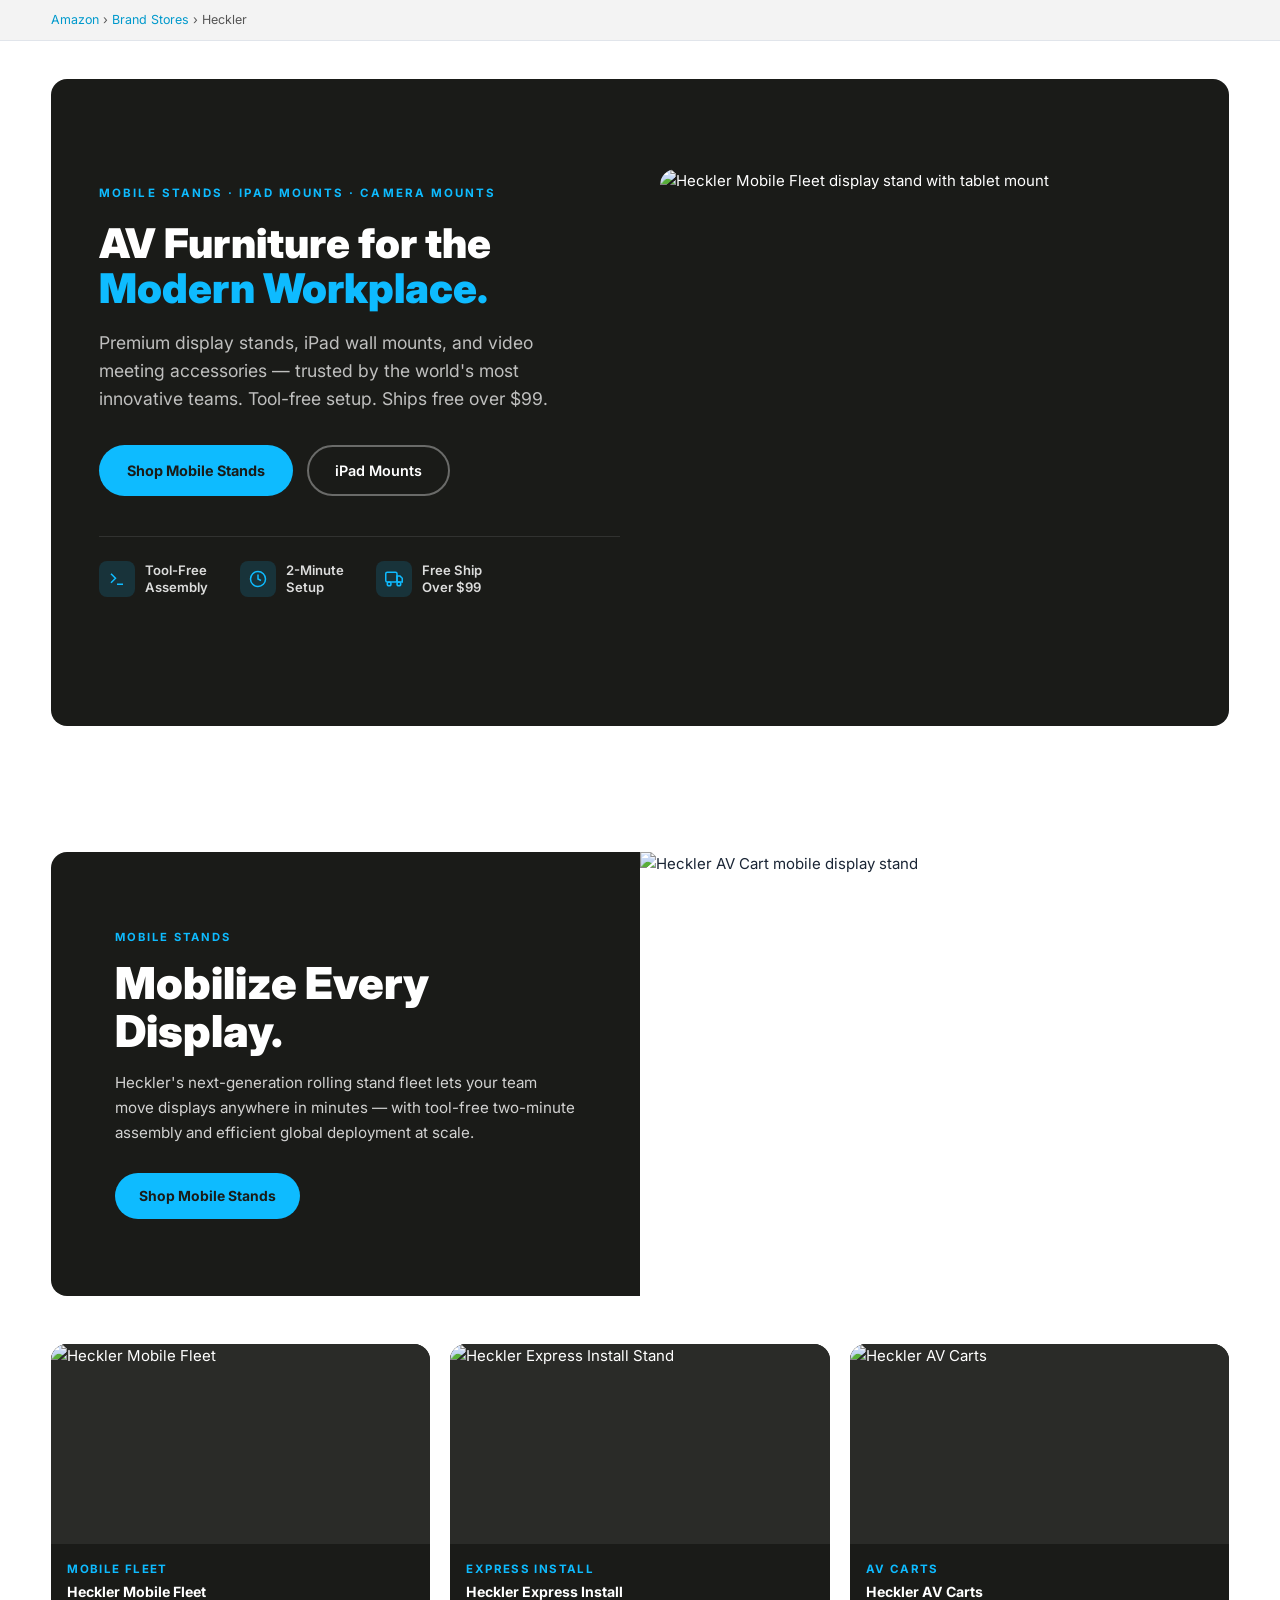
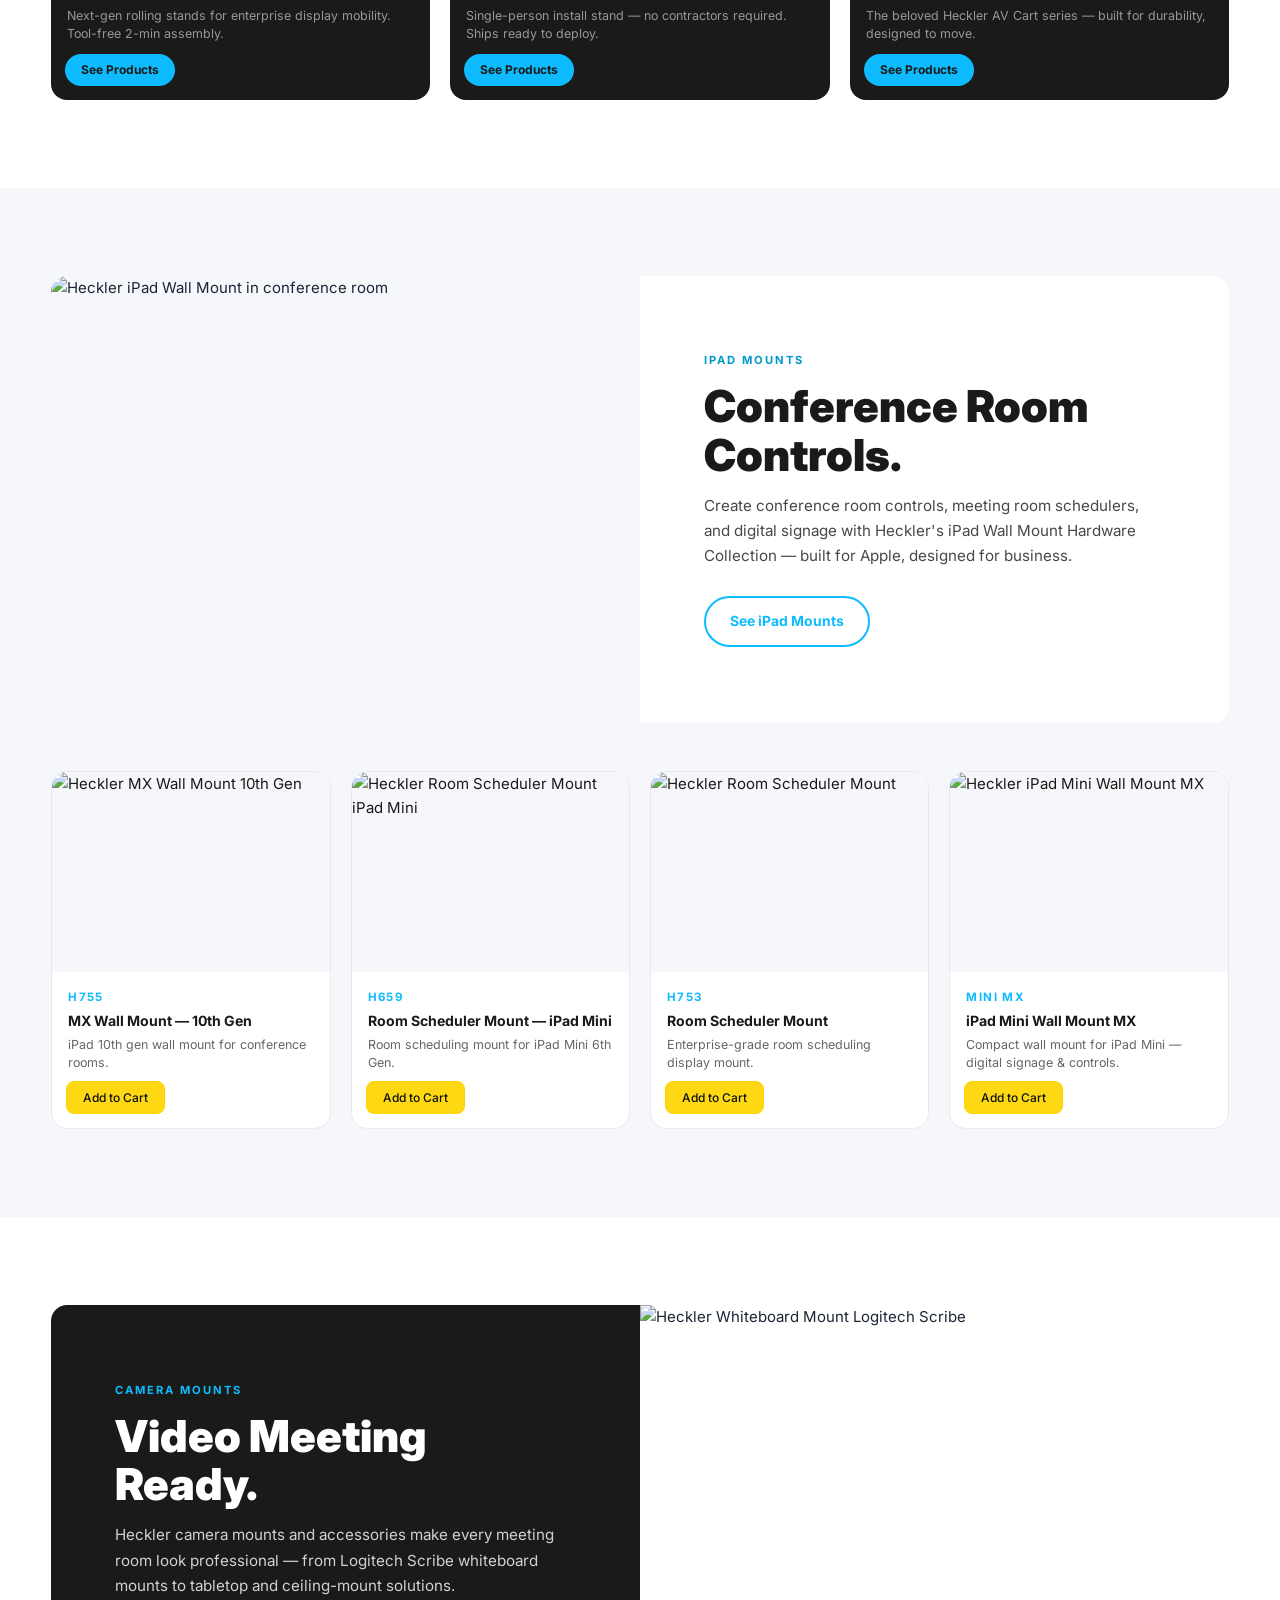
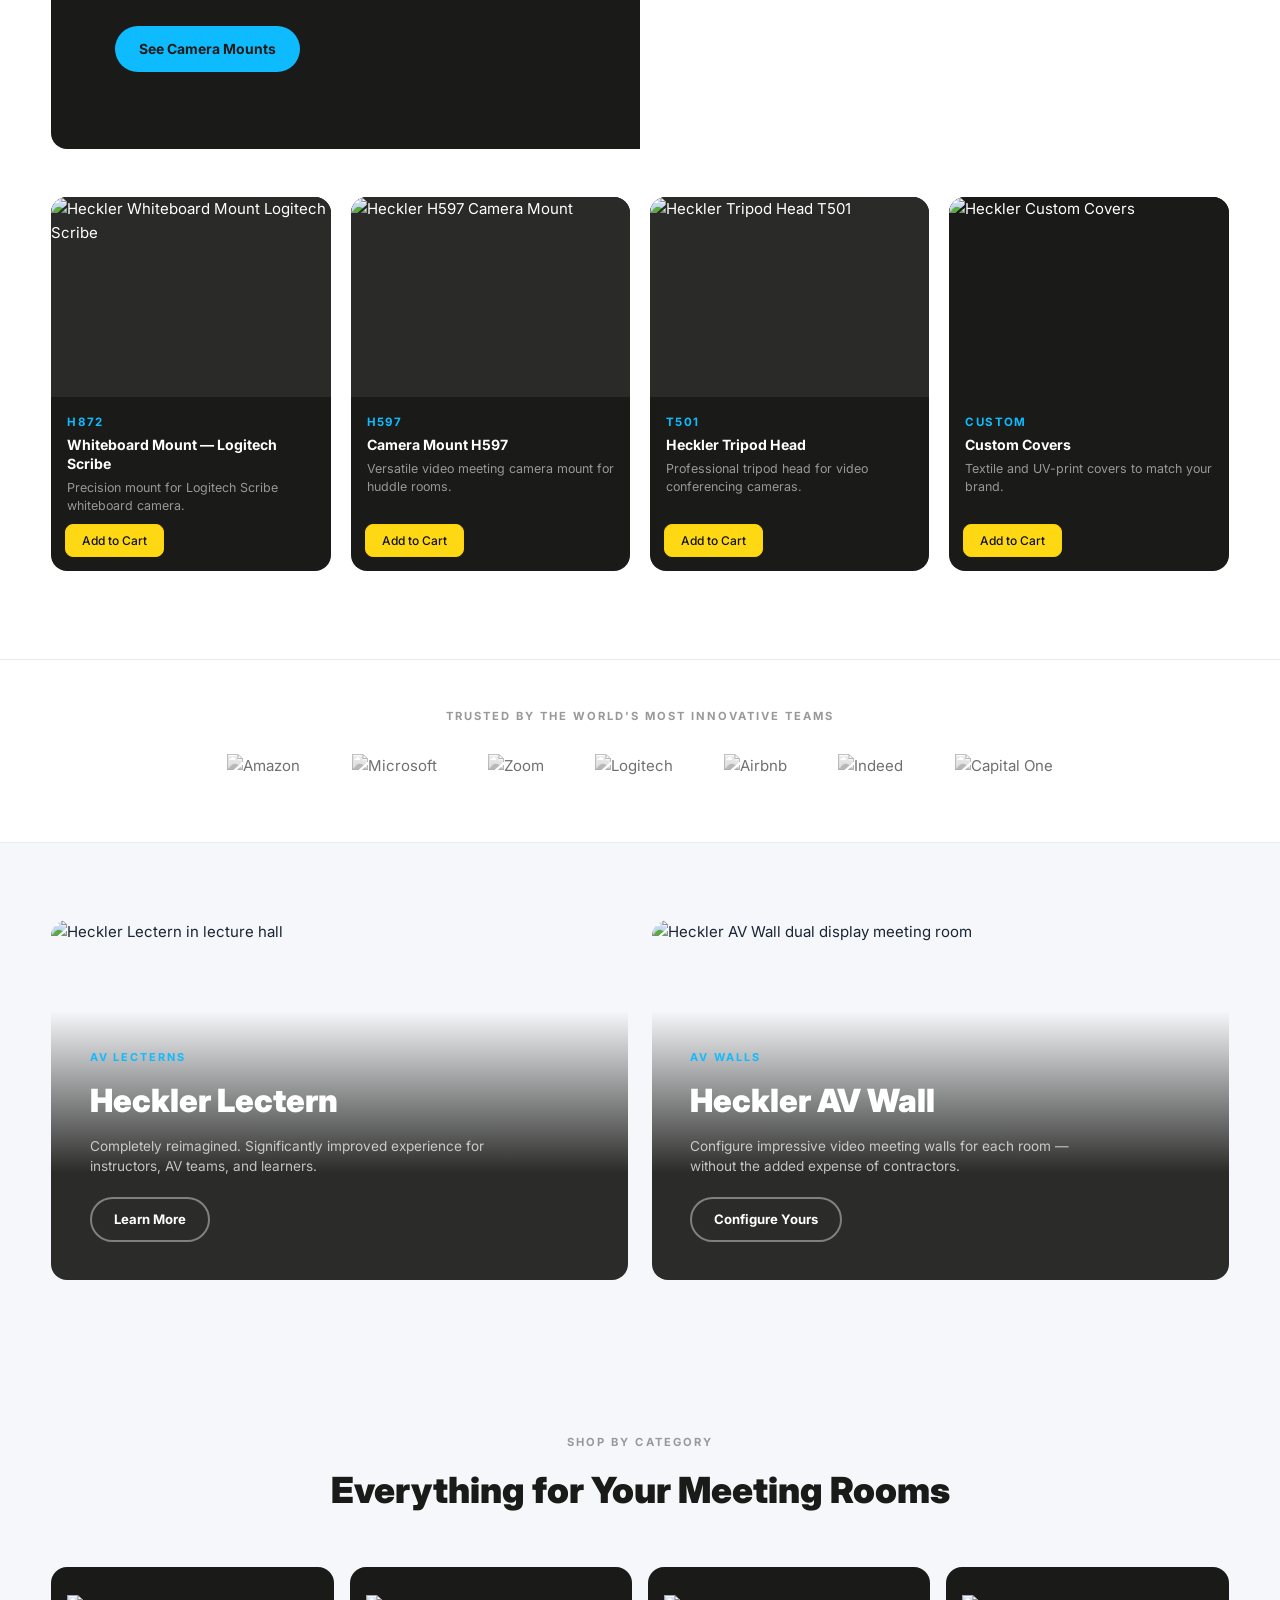
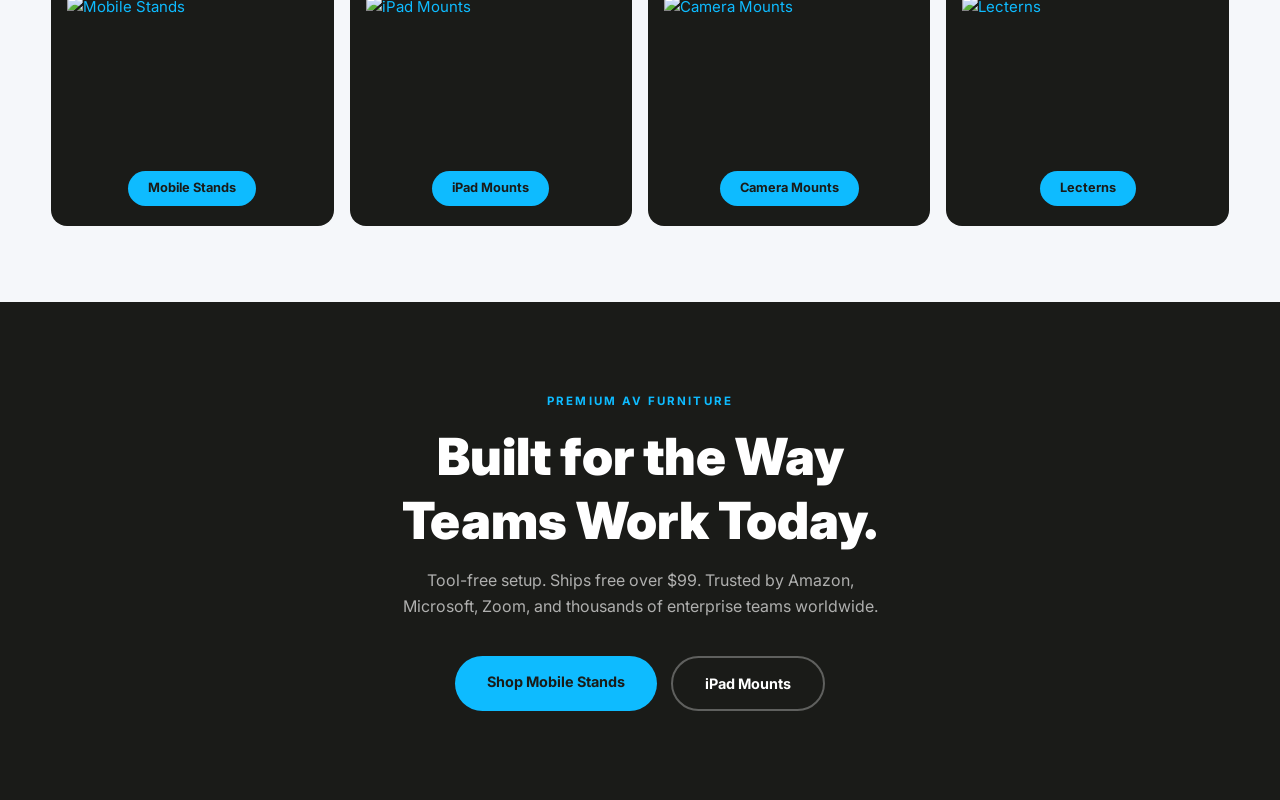
==== index.html @ 9ffcd622 "Fix hero max-width to match tiles; fix light tile panel white so it's visible against any section bg" ====
<!DOCTYPE html>
<html lang="en">
<head>
  <meta charset="UTF-8">
  <meta name="viewport" content="width=device-width, initial-scale=1.0">
  <title>Heckler | Amazon Brand Store — AV Furniture &amp; Display Stands</title>
  <link rel="stylesheet" href="styles_v2.css">
  <style>
    /* ── Heckler-specific homepage overrides ── */

    /* Hero wrapper — white bg + padding, matches all sections below */
    .heckler-hero-wrap {
      background: #fff;
      padding: clamp(24px, 3vw, 40px) clamp(20px, 4vw, 60px);
    }
    /* Hero */
    .heckler-hero {
      background: #1A1B18;
      color: #fff;
      padding: clamp(48px, 7vw, 96px) 0 clamp(48px, 6vw, 80px);
      overflow: hidden;
      position: relative;
      border-radius: 16px;
      max-width: 1200px;
      margin: 0 auto;
    }
    .heckler-hero-inner {
      max-width: 1200px;
      margin: 0 auto;
      padding: 0 clamp(20px, 4vw, 48px);
      display: grid;
      grid-template-columns: 1fr 1fr;
      gap: 40px;
      align-items: center;
    }
    .heckler-hero-eyebrow {
      display: inline-block;
      font-size: 0.72rem;
      font-weight: 700;
      letter-spacing: 0.18em;
      text-transform: uppercase;
      color: #0EBBFF;
      margin-bottom: 18px;
    }
    .heckler-hero h1 {
      font-size: clamp(28px, 3.2vw, 44px);
      font-weight: 900;
      line-height: 1.1;
      margin: 0 0 18px;
      color: #fff;
    }
    .heckler-hero h1 span { color: #0EBBFF; }
    .heckler-hero-sub {
      font-size: clamp(0.95rem, 1.5vw, 1.1rem);
      color: rgba(255,255,255,0.72);
      margin: 0 0 32px;
      max-width: 480px;
      line-height: 1.6;
    }
    .heckler-hero-actions { display: flex; gap: 14px; flex-wrap: wrap; margin-bottom: 40px; }
    .heckler-hero-actions .btn-primary {
      background: #0EBBFF;
      color: #1A1B18;
      border-radius: 999px;
      padding: 14px 28px;
      font-weight: 700;
      font-size: 0.9rem;
      text-decoration: none;
      transition: opacity .2s;
    }
    .heckler-hero-actions .btn-primary:hover { opacity: .85; }
    .heckler-hero-actions .btn-outline {
      border: 2px solid rgba(255,255,255,0.35);
      color: #fff;
      border-radius: 999px;
      padding: 12px 26px;
      font-weight: 600;
      font-size: 0.9rem;
      text-decoration: none;
      transition: border-color .2s;
    }
    .heckler-hero-actions .btn-outline:hover { border-color: #0EBBFF; }

    /* Feature icon row */
    .heckler-feat-row {
      display: flex;
      gap: 32px;
      flex-wrap: wrap;
      padding: 24px 0 40px;
      border-top: 1px solid rgba(255,255,255,0.1);
    }
    .heckler-feat-item { display: flex; align-items: center; gap: 10px; }
    .heckler-feat-icon {
      width: 36px; height: 36px;
      background: rgba(14,187,255,0.15);
      border-radius: 8px;
      display: flex; align-items: center; justify-content: center;
    }
    .heckler-feat-icon svg { width: 18px; height: 18px; stroke: #0EBBFF; fill: none; stroke-width: 2; }
    .heckler-feat-text { font-size: 0.82rem; font-weight: 600; color: rgba(255,255,255,0.85); line-height: 1.3; }

    /* Hero image */
    .heckler-hero-visual {
      height: clamp(320px, 38vw, 480px);
      overflow: hidden;
      border-radius: 16px;
    }
    .heckler-hero-visual img {
      width: 100%;
      height: 100%;
      object-fit: cover;
      display: block;
    }

    /* ── Category split tiles ── */
    .cat-tile-block {
      display: grid;
      grid-template-columns: 1fr 1fr;
      max-width: 1200px;
      margin: 0 auto clamp(32px, 4vw, 48px);
      border-radius: 16px;
      overflow: hidden;
    }
    .cat-tile-block--flip .ct-copy { order: 2; }
    .cat-tile-block--flip .ct-visual { order: 1; }
    .ct-copy {
      padding: clamp(40px, 6vw, 80px) clamp(24px, 5vw, 72px);
      display: flex;
      flex-direction: column;
      justify-content: center;
    }
    .ct-copy--dark { background: #1A1B18; color: #fff; }
    .ct-copy--light { background: #fff; color: #1A1B18; }
    .ct-eyebrow {
      font-size: 0.7rem;
      font-weight: 700;
      letter-spacing: 0.18em;
      text-transform: uppercase;
      color: #0EBBFF;
      margin-bottom: 12px;
    }
    .ct-copy--light .ct-eyebrow { color: #0099CC; }
    .ct-copy h2 {
      font-size: clamp(28px, 3.5vw, 44px);
      font-weight: 900;
      line-height: 1.1;
      margin: 0 0 14px;
    }
    .ct-copy p {
      font-size: 0.95rem;
      line-height: 1.65;
      margin: 0 0 28px;
      opacity: .8;
    }
    .ct-cta {
      display: inline-flex;
      align-items: center;
      gap: 8px;
      background: #0EBBFF;
      color: #1A1B18;
      border-radius: 999px;
      padding: 12px 24px;
      font-size: 0.87rem;
      font-weight: 700;
      text-decoration: none;
      width: fit-content;
      transition: opacity .2s;
    }
    .ct-cta:hover { opacity: .85; }
    .ct-cta--outline {
      background: transparent;
      border: 2px solid #0EBBFF;
      color: #0EBBFF;
    }
    .ct-cta--outline:hover { background: rgba(14,187,255,0.1); opacity: 1; }
    .ct-visual {
      overflow: hidden;
      position: relative;
      min-height: 380px;
    }
    .ct-visual img {
      width: 100%;
      height: 100%;
      object-fit: cover;
    }

    /* ── Product row ── */
    .hk-product-strip {
      background: transparent;
      padding: 0;
    }
    .hk-product-strip--dark { background: transparent; }
    .hk-product-grid {
      max-width: 1200px;
      margin: 0 auto;
      display: grid;
      gap: 20px;
    }
    .hk-product-grid--3 { grid-template-columns: repeat(3, 1fr); }
    .hk-product-grid--4 { grid-template-columns: repeat(4, 1fr); }

    .hk-card {
      border-radius: 16px;
      overflow: hidden;
      background: #fff;
      border: 1px solid #e8eaed;
      text-decoration: none;
      color: #1A1B18;
      display: flex;
      flex-direction: column;
      transition: box-shadow .2s, transform .2s;
      position: relative;
    }
    .hk-card:hover { box-shadow: 0 8px 32px rgba(0,0,0,0.12); transform: translateY(-2px); }
    .hk-card--dark {
      background: #1A1B18;
      color: #fff;
      border: none;
    }
    .hk-card-img {
      height: 200px;
      background: #f5f7fa;
      position: relative;
      overflow: hidden;
    }
    .hk-card--dark .hk-card-img { background: #2a2b28; }
    .hk-card-img img {
      position: absolute;
      inset: 0;
      width: 100%;
      height: 100%;
      object-fit: cover;
      display: block;
    }
    .hk-card-body { padding: 16px 16px 56px; flex: 1; display: flex; flex-direction: column; }
    .hk-card-model { font-size: 0.72rem; font-weight: 700; letter-spacing: 0.12em; text-transform: uppercase; color: #0EBBFF; margin-bottom: 4px; }
    .hk-card-name { font-size: 0.88rem; font-weight: 700; line-height: 1.35; margin-bottom: 6px; }
    .hk-card-desc { font-size: 0.78rem; color: #666; line-height: 1.45; flex: 1; }
    .hk-card--dark .hk-card-desc { color: rgba(255,255,255,0.55); }
    .hk-card-buy {
      position: absolute;
      bottom: 14px;
      left: 14px;
      background: #FFD814;
      color: #0F1111;
      border: 1px solid #FCD200;
      border-radius: 8px;
      padding: 6px 16px;
      font-size: 0.75rem;
      font-weight: 500;
    }
    .hk-card-nav {
      position: absolute;
      bottom: 14px;
      left: 14px;
      background: #0EBBFF;
      color: #1A1B18;
      border-radius: 999px;
      padding: 6px 16px;
      font-size: 0.75rem;
      font-weight: 700;
    }

    /* ── Trusted by strip ── */
    .hk-trusted {
      background: #fff;
      padding: 48px clamp(20px, 4vw, 60px);
      text-align: center;
      border-top: 1px solid #e8eaed;
      border-bottom: 1px solid #e8eaed;
    }
    .hk-trusted-label {
      font-size: 0.7rem;
      font-weight: 700;
      letter-spacing: 0.18em;
      text-transform: uppercase;
      color: #999;
      margin-bottom: 28px;
    }
    .hk-trusted-logos {
      display: flex;
      align-items: center;
      justify-content: center;
      gap: clamp(24px, 4vw, 56px);
      flex-wrap: wrap;
    }
    .hk-trusted-logos img {
      height: 40px;
      width: auto;
      object-fit: contain;
      opacity: .65;
      filter: grayscale(100%);
      transition: opacity .2s;
    }
    .hk-trusted-logos img:hover { opacity: .9; }

    /* ── Knowledge page teasers (dark 2-col tiles) ── */
    .hk-knowledge-row {
      display: grid;
      grid-template-columns: 1fr 1fr;
      gap: 24px;
      background: #f5f7fa;
      padding: clamp(48px, 6vw, 80px) clamp(20px, 4vw, 60px);
    }
    .hk-knowledge-tile {
      position: relative;
      min-height: 360px;
      overflow: hidden;
      display: flex;
      align-items: flex-end;
      border-radius: 16px;
    }
    .hk-knowledge-tile img {
      position: absolute;
      inset: 0;
      width: 100%;
      height: 100%;
      object-fit: cover;
    }
    .hk-knowledge-overlay {
      position: relative;
      z-index: 1;
      background: linear-gradient(to top, rgba(26,27,24,0.92) 40%, transparent);
      width: 100%;
      padding: clamp(24px, 3vw, 40px);
    }
    .hk-knowledge-label {
      font-size: 0.68rem;
      font-weight: 700;
      letter-spacing: 0.18em;
      text-transform: uppercase;
      color: #0EBBFF;
      margin-bottom: 8px;
    }
    .hk-knowledge-title { font-size: clamp(22px, 2.5vw, 32px); font-weight: 900; color: #fff; margin-bottom: 10px; }
    .hk-knowledge-desc { font-size: 0.85rem; color: rgba(255,255,255,0.7); line-height: 1.5; margin-bottom: 20px; max-width: 400px; }
    .hk-knowledge-cta {
      display: inline-flex;
      align-items: center;
      gap: 7px;
      border: 2px solid rgba(255,255,255,0.4);
      color: #fff;
      border-radius: 999px;
      padding: 10px 22px;
      font-size: 0.82rem;
      font-weight: 700;
      text-decoration: none;
      transition: border-color .2s;
    }
    .hk-knowledge-cta:hover { border-color: #0EBBFF; color: #0EBBFF; }

    /* ── 4-col category grid ── */
    .hk-cat-grid-section {
      background: #f5f7fa;
      padding: clamp(48px, 6vw, 80px) clamp(20px, 4vw, 60px);
    }
    .hk-section-label {
      font-size: 0.7rem;
      font-weight: 700;
      letter-spacing: 0.18em;
      text-transform: uppercase;
      color: #999;
      text-align: center;
      margin-bottom: 10px;
    }
    .hk-section-title {
      font-size: clamp(24px, 3vw, 36px);
      font-weight: 900;
      text-align: center;
      color: #1A1B18;
      margin-bottom: clamp(28px, 4vw, 48px);
    }
    .hk-cat-grid {
      max-width: 1200px;
      margin: 0 auto;
      display: grid;
      grid-template-columns: repeat(4, 1fr);
      gap: 16px;
    }
    .hk-cat-card {
      border-radius: 16px;
      background: #1A1B18;
      overflow: hidden;
      text-decoration: none;
      display: flex;
      flex-direction: column;
      align-items: center;
      padding: 28px 16px 20px;
      gap: 16px;
      transition: transform .2s;
      position: relative;
    }
    .hk-cat-card:hover { transform: scale(1.02); }
    .hk-cat-card img {
      width: 100%;
      height: 160px;
      object-fit: contain;
    }
    .hk-cat-pill {
      background: #0EBBFF;
      color: #1A1B18;
      border-radius: 999px;
      padding: 7px 20px;
      font-size: 0.8rem;
      font-weight: 700;
      text-align: center;
    }

    /* ── CTA footer section ── */
    .hk-cta-section {
      background: #1A1B18;
      padding: clamp(56px, 7vw, 96px) clamp(20px, 4vw, 60px);
      text-align: center;
    }
    .hk-cta-eyebrow {
      font-size: 0.72rem;
      font-weight: 700;
      letter-spacing: 0.18em;
      text-transform: uppercase;
      color: #0EBBFF;
      margin-bottom: 14px;
    }
    .hk-cta-section h2 {
      font-size: clamp(28px, 4vw, 52px);
      font-weight: 900;
      color: #fff;
      margin-bottom: 16px;
      max-width: 640px;
      margin-left: auto;
      margin-right: auto;
    }
    .hk-cta-section p {
      font-size: 1rem;
      color: rgba(255,255,255,0.65);
      max-width: 500px;
      margin: 0 auto 36px;
      line-height: 1.6;
    }
    .hk-cta-btns { display: flex; gap: 14px; justify-content: center; flex-wrap: wrap; }
    .hk-cta-btns a {
      border-radius: 999px;
      padding: 14px 32px;
      font-size: 0.9rem;
      font-weight: 700;
      text-decoration: none;
      transition: opacity .2s;
    }
    .hk-cta-btns .primary { background: #0EBBFF; color: #1A1B18; }
    .hk-cta-btns .outline { border: 2px solid rgba(255,255,255,0.3); color: #fff; }
    .hk-cta-btns a:hover { opacity: .85; }

    /* ── Category section wrappers — clear visual breaks ── */
    section#mobile-stands,
    section#ipad-mounts,
    section#camera-mounts {
      padding: clamp(56px, 7vw, 88px) clamp(20px, 4vw, 60px);
    }
    section#mobile-stands,
    section#camera-mounts { background: #fff; }
    section#ipad-mounts { background: #f5f7fa; }

    @media (max-width: 900px) {
      .heckler-hero-inner, .cat-tile-block, .hk-knowledge-row { grid-template-columns: 1fr; }
      .cat-tile-block--flip .ct-copy { order: 0; }
      .cat-tile-block--flip .ct-visual { order: 0; }
      .hk-product-grid--3, .hk-product-grid--4 { grid-template-columns: repeat(2, 1fr); }
      .hk-cat-grid { grid-template-columns: repeat(2, 1fr); }
      .heckler-hero-visual { display: none; }
    }
    @media (max-width: 560px) {
      .hk-product-grid--3, .hk-product-grid--4 { grid-template-columns: 1fr; }
      .hk-cat-grid { grid-template-columns: repeat(2, 1fr); }
    }
  </style>
</head>
<body>

  <div id="site-header"></div>

  <div class="brand-store-wrap">

  <!-- ═══ BREADCRUMB ═══ -->
  <div class="breadcrumb" style="padding:10px clamp(20px,4vw,60px); background:#f3f3f3; font-size:0.78rem; color:#555;">
    <a href="#" style="color:#0099CC;">Amazon</a> › <a href="#" style="color:#0099CC;">Brand Stores</a> › Heckler
  </div>

  <!-- ═══ HERO ═══ -->
  <div class="heckler-hero-wrap">
  <section class="heckler-hero">
    <div class="heckler-hero-inner">
      <div class="heckler-hero-copy">
        <span class="heckler-hero-eyebrow">Mobile Stands · iPad Mounts · Camera Mounts</span>
        <h1>AV Furniture for the <span>Modern Workplace.</span></h1>
        <p class="heckler-hero-sub">Premium display stands, iPad wall mounts, and video meeting accessories — trusted by the world's most innovative teams. Tool-free setup. Ships free over $99.</p>
        <div class="heckler-hero-actions">
          <a href="mobile-stands.html" class="btn-primary">Shop Mobile Stands</a>
          <a href="ipad-mounts.html" class="btn-outline">iPad Mounts</a>
        </div>
        <div class="heckler-feat-row">
          <div class="heckler-feat-item">
            <div class="heckler-feat-icon">
              <svg viewBox="0 0 24 24"><polyline points="4 17 10 11 4 5"/><line x1="12" y1="19" x2="20" y2="19"/></svg>
            </div>
            <span class="heckler-feat-text">Tool-Free<br>Assembly</span>
          </div>
          <div class="heckler-feat-item">
            <div class="heckler-feat-icon">
              <svg viewBox="0 0 24 24"><circle cx="12" cy="12" r="10"/><polyline points="12 6 12 12 16 14"/></svg>
            </div>
            <span class="heckler-feat-text">2-Minute<br>Setup</span>
          </div>
          <div class="heckler-feat-item">
            <div class="heckler-feat-icon">
              <svg viewBox="0 0 24 24"><rect x="1" y="3" width="15" height="13" rx="2"/><path d="M16 8h4l3 3v5h-7V8z"/><circle cx="5.5" cy="18.5" r="2.5"/><circle cx="18.5" cy="18.5" r="2.5"/></svg>
            </div>
            <span class="heckler-feat-text">Free Ship<br>Over $99</span>
          </div>
        </div>
      </div>
      <div class="heckler-hero-visual">
        <img src="https://heckler.com/cdn/shop/files/Heckler_mobile_fleet_render_2.jpg?v=1690997544&width=1200"
             alt="Heckler Mobile Fleet display stand with tablet mount">
      </div>
    </div>
  </section>
  </div>

  <!-- ═══ MOBILE STANDS — dark left / light right ═══ -->
  <section id="mobile-stands">
    <div class="cat-tile-block">
      <div class="ct-copy ct-copy--dark">
        <span class="ct-eyebrow">Mobile Stands</span>
        <h2>Mobilize Every<br>Display.</h2>
        <p>Heckler's next-generation rolling stand fleet lets your team move displays anywhere in minutes — with tool-free two-minute assembly and efficient global deployment at scale.</p>
        <a href="mobile-stands.html" class="ct-cta">Shop Mobile Stands</a>
      </div>
      <div class="ct-visual">
        <img src="https://heckler.com/cdn/shop/collections/av_cart_homepage-7.jpg?v=1729032484&width=1200"
             alt="Heckler AV Cart mobile display stand">
      </div>
    </div>
    <div class="hk-product-strip hk-product-strip--dark">
      <div class="hk-product-grid hk-product-grid--3">
        <a href="mobile-stands.html#mobile-fleet" class="hk-card hk-card--dark">
          <div class="hk-card-img">
            <img src="https://heckler.com/cdn/shop/files/Heckler_mobile_fleet_render_2.jpg?v=1738688010&width=535"
                 alt="Heckler Mobile Fleet">
          </div>
          <div class="hk-card-body">
            <div class="hk-card-model">Mobile Fleet</div>
            <div class="hk-card-name">Heckler Mobile Fleet</div>
            <div class="hk-card-desc">Next-gen rolling stands for enterprise display mobility. Tool-free 2-min assembly.</div>
          </div>
          <span class="hk-card-nav">See Products</span>
        </a>
        <a href="mobile-stands.html#express-install" class="hk-card hk-card--dark">
          <div class="hk-card-img">
            <img src="https://heckler.com/cdn/shop/files/003_19aa8599-cbe6-484d-9381-c4329a396fb2.jpg?v=1751039645&width=535"
                 alt="Heckler Express Install Stand">
          </div>
          <div class="hk-card-body">
            <div class="hk-card-model">Express Install</div>
            <div class="hk-card-name">Heckler Express Install</div>
            <div class="hk-card-desc">Single-person install stand — no contractors required. Ships ready to deploy.</div>
          </div>
          <span class="hk-card-nav">See Products</span>
        </a>
        <a href="mobile-stands.html#av-carts" class="hk-card hk-card--dark">
          <div class="hk-card-img">
            <img src="https://heckler.com/cdn/shop/products/Avcartprime2.jpg?v=1660770883&width=535"
                 alt="Heckler AV Carts">
          </div>
          <div class="hk-card-body">
            <div class="hk-card-model">AV Carts</div>
            <div class="hk-card-name">Heckler AV Carts</div>
            <div class="hk-card-desc">The beloved Heckler AV Cart series — built for durability, designed to move.</div>
          </div>
          <span class="hk-card-nav">See Products</span>
        </a>
      </div>
    </div>
  </section>

  <!-- ═══ IPAD MOUNTS — light left / dark right ═══ -->
  <section id="ipad-mounts">
    <div class="cat-tile-block cat-tile-block--flip">
      <div class="ct-copy ct-copy--light">
        <span class="ct-eyebrow">iPad Mounts</span>
        <h2>Conference Room<br>Controls.</h2>
        <p>Create conference room controls, meeting room schedulers, and digital signage with Heckler's iPad Wall Mount Hardware Collection — built for Apple, designed for business.</p>
        <a href="ipad-mounts.html" class="ct-cta ct-cta--outline">See iPad Mounts</a>
      </div>
      <div class="ct-visual">
        <img src="https://heckler.com/cdn/shop/files/H782herorender21x1.jpg?v=1770761479&width=1200"
             alt="Heckler iPad Wall Mount in conference room">
      </div>
    </div>
    <div class="hk-product-strip">
      <div class="hk-product-grid hk-product-grid--4">
        <a href="ipad-mounts.html#h755" class="hk-card">
          <div class="hk-card-img">
            <img src="https://heckler.com/cdn/shop/files/H755-BG.MXWallMount10thGen_1x1_2.jpg?v=1698442684&width=360"
                 alt="Heckler MX Wall Mount 10th Gen">
          </div>
          <div class="hk-card-body">
            <div class="hk-card-model">H755</div>
            <div class="hk-card-name">MX Wall Mount — 10th Gen</div>
            <div class="hk-card-desc">iPad 10th gen wall mount for conference rooms.</div>
          </div>
          <span class="hk-card-buy">Add to Cart</span>
        </a>
        <a href="ipad-mounts.html#h659" class="hk-card">
          <div class="hk-card-img">
            <img src="https://heckler.com/cdn/shop/files/H659-BG.RoomSchedulerMountiPadMini6thGen_1x1_7.jpg?v=1697035778&width=360"
                 alt="Heckler Room Scheduler Mount iPad Mini">
          </div>
          <div class="hk-card-body">
            <div class="hk-card-model">H659</div>
            <div class="hk-card-name">Room Scheduler Mount — iPad Mini</div>
            <div class="hk-card-desc">Room scheduling mount for iPad Mini 6th Gen.</div>
          </div>
          <span class="hk-card-buy">Add to Cart</span>
        </a>
        <a href="ipad-mounts.html#h753" class="hk-card">
          <div class="hk-card-img">
            <img src="https://heckler.com/cdn/shop/files/H753-BG.RoomScheduler_1x1_5_8b06cd36-2f75-44db-aa85-a6ea3e0234ba.jpg?v=1697665974&width=360"
                 alt="Heckler Room Scheduler Mount">
          </div>
          <div class="hk-card-body">
            <div class="hk-card-model">H753</div>
            <div class="hk-card-name">Room Scheduler Mount</div>
            <div class="hk-card-desc">Enterprise-grade room scheduling display mount.</div>
          </div>
          <span class="hk-card-buy">Add to Cart</span>
        </a>
        <a href="ipad-mounts.html" class="hk-card">
          <div class="hk-card-img">
            <img src="https://heckler.com/cdn/shop/products/11-18iPadminiwallmountMX.jpg?v=1722295764&width=360"
                 alt="Heckler iPad Mini Wall Mount MX">
          </div>
          <div class="hk-card-body">
            <div class="hk-card-model">Mini MX</div>
            <div class="hk-card-name">iPad Mini Wall Mount MX</div>
            <div class="hk-card-desc">Compact wall mount for iPad Mini — digital signage &amp; controls.</div>
          </div>
          <span class="hk-card-buy">Add to Cart</span>
        </a>
      </div>
    </div>
  </section>

  <!-- ═══ CAMERA MOUNTS — dark left / right ═══ -->
  <section id="camera-mounts">
    <div class="cat-tile-block">
      <div class="ct-copy ct-copy--dark">
        <span class="ct-eyebrow">Camera Mounts</span>
        <h2>Video Meeting<br>Ready.</h2>
        <p>Heckler camera mounts and accessories make every meeting room look professional — from Logitech Scribe whiteboard mounts to tabletop and ceiling-mount solutions.</p>
        <a href="camera-mounts.html" class="ct-cta">See Camera Mounts</a>
      </div>
      <div class="ct-visual">
        <img src="https://heckler.com/cdn/shop/files/H872-WT._Whiteboard_Mount_Logitech_Scribe_Header_Full_2x1_1.jpg?v=1692388521&width=1200"
             alt="Heckler Whiteboard Mount Logitech Scribe">
      </div>
    </div>
    <div class="hk-product-strip hk-product-strip--dark">
      <div class="hk-product-grid hk-product-grid--4">
        <a href="camera-mounts.html#h872" class="hk-card hk-card--dark">
          <div class="hk-card-img">
            <img src="https://heckler.com/cdn/shop/files/H872-WT.WhiteboardMountLogitechScribe_Header_1x1_1.jpg?v=1692388390&width=360"
                 alt="Heckler Whiteboard Mount Logitech Scribe">
          </div>
          <div class="hk-card-body">
            <div class="hk-card-model">H872</div>
            <div class="hk-card-name">Whiteboard Mount — Logitech Scribe</div>
            <div class="hk-card-desc">Precision mount for Logitech Scribe whiteboard camera.</div>
          </div>
          <span class="hk-card-buy">Add to Cart</span>
        </a>
        <a href="camera-mounts.html#h597" class="hk-card hk-card--dark">
          <div class="hk-card-img">
            <img src="https://heckler.com/cdn/shop/files/H59716.jpg?v=1769551513&width=360"
                 alt="Heckler H597 Camera Mount">
          </div>
          <div class="hk-card-body">
            <div class="hk-card-model">H597</div>
            <div class="hk-card-name">Camera Mount H597</div>
            <div class="hk-card-desc">Versatile video meeting camera mount for huddle rooms.</div>
          </div>
          <span class="hk-card-buy">Add to Cart</span>
        </a>
        <a href="camera-mounts.html#t501" class="hk-card hk-card--dark">
          <div class="hk-card-img">
            <img src="https://heckler.com/cdn/shop/files/T501.HecklerTripodHead_1x1_1.jpg?v=1697132213&width=360"
                 alt="Heckler Tripod Head T501">
          </div>
          <div class="hk-card-body">
            <div class="hk-card-model">T501</div>
            <div class="hk-card-name">Heckler Tripod Head</div>
            <div class="hk-card-desc">Professional tripod head for video conferencing cameras.</div>
          </div>
          <span class="hk-card-buy">Add to Cart</span>
        </a>
        <a href="camera-mounts.html" class="hk-card hk-card--dark">
          <div class="hk-card-img" style="background:#1A1B18;">
            <img src="https://heckler.com/cdn/shop/files/10-06_Textile_cover-2_square_349c2cf2-5e5e-4f80-9a8c-0301855db60e.png?v=1707238168&width=360"
                 alt="Heckler Custom Covers">
          </div>
          <div class="hk-card-body">
            <div class="hk-card-model">Custom</div>
            <div class="hk-card-name">Custom Covers</div>
            <div class="hk-card-desc">Textile and UV-print covers to match your brand.</div>
          </div>
          <span class="hk-card-buy">Add to Cart</span>
        </a>
      </div>
    </div>
  </section>

  <!-- ═══ TRUSTED BY ═══ -->
  <div class="hk-trusted">
    <div class="hk-trusted-label">Trusted by the World's Most Innovative Teams</div>
    <div class="hk-trusted-logos">
      <img src="https://heckler.com/cdn/shop/files/amazon_bw.png?v=1660596187&width=360" alt="Amazon">
      <img src="https://heckler.com/cdn/shop/files/microsoft_bw.png?v=1660596484&width=360" alt="Microsoft">
      <img src="https://heckler.com/cdn/shop/files/zoom_bw.png?v=1660596445&width=360" alt="Zoom">
      <img src="https://heckler.com/cdn/shop/files/logitech_color.png?v=1660592612&width=360" alt="Logitech">
      <img src="https://heckler.com/cdn/shop/files/airbnb_bw.png?v=1660596176&width=360" alt="Airbnb">
      <img src="https://heckler.com/cdn/shop/files/indeed_bw.png?v=1660596209&width=360" alt="Indeed">
      <img src="https://heckler.com/cdn/shop/files/capital_one_bw.png?v=1660596200&width=360" alt="Capital One">
    </div>
  </div>

  <!-- ═══ KNOWLEDGE PAGE TEASERS — Lecterns + Walls ═══ -->
  <div class="hk-knowledge-row">
    <div class="hk-knowledge-tile">
      <img src="https://heckler.com/cdn/shop/files/Lectern_Instructor_2x1_PS_sharp_corner_06b49634-c081-497b-b56c-217c15d6e074.jpg?v=1721083478&width=1200"
           alt="Heckler Lectern in lecture hall">
      <div class="hk-knowledge-overlay">
        <div class="hk-knowledge-label">AV Lecterns</div>
        <div class="hk-knowledge-title">Heckler Lectern</div>
        <div class="hk-knowledge-desc">Completely reimagined. Significantly improved experience for instructors, AV teams, and learners.</div>
        <a href="lecterns.html" class="hk-knowledge-cta">Learn More</a>
      </div>
    </div>
    <div class="hk-knowledge-tile">
      <img src="https://heckler.com/cdn/shop/files/AVWallDualdisplayheroonebluewithpeople_354d90f3-eb04-45a2-a828-478dff82d81e.jpg?v=1663175128&width=1200"
           alt="Heckler AV Wall dual display meeting room">
      <div class="hk-knowledge-overlay">
        <div class="hk-knowledge-label">AV Walls</div>
        <div class="hk-knowledge-title">Heckler AV Wall</div>
        <div class="hk-knowledge-desc">Configure impressive video meeting walls for each room — without the added expense of contractors.</div>
        <a href="walls.html" class="hk-knowledge-cta">Configure Yours</a>
      </div>
    </div>
  </div>

  <!-- ═══ 4-COL CATEGORY GRID ═══ -->
  <section class="hk-cat-grid-section">
    <div class="hk-section-label">Shop by Category</div>
    <div class="hk-section-title">Everything for Your Meeting Rooms</div>
    <div class="hk-cat-grid">
      <a href="mobile-stands.html" class="hk-cat-card">
        <img src="https://heckler.com/cdn/shop/collections/av_cart_homepage-7.jpg?v=1729032484&width=535"
             alt="Mobile Stands">
        <span class="hk-cat-pill">Mobile Stands</span>
      </a>
      <a href="ipad-mounts.html" class="hk-cat-card">
        <img src="https://heckler.com/cdn/shop/files/wall_mount_collection_2.jpg?v=1661885449&width=535"
             alt="iPad Mounts">
        <span class="hk-cat-pill">iPad Mounts</span>
      </a>
      <a href="camera-mounts.html" class="hk-cat-card">
        <img src="https://heckler.com/cdn/shop/files/Cam_mount_collection_0d4d0ba0-2922-4a8d-b76d-5e519677b639.jpg?v=1661884882&width=535"
             alt="Camera Mounts">
        <span class="hk-cat-pill">Camera Mounts</span>
      </a>
      <a href="lecterns.html" class="hk-cat-card">
        <img src="https://heckler.com/cdn/shop/files/heckler-lectern-collection.jpg?v=1705532128&width=535"
             alt="Lecterns">
        <span class="hk-cat-pill">Lecterns</span>
      </a>
    </div>
  </section>

  <!-- ═══ CTA FOOTER ═══ -->
  <section class="hk-cta-section">
    <div class="hk-cta-eyebrow">Premium AV Furniture</div>
    <h2>Built for the Way<br>Teams Work Today.</h2>
    <p>Tool-free setup. Ships free over $99. Trusted by Amazon, Microsoft, Zoom, and thousands of enterprise teams worldwide.</p>
    <div class="hk-cta-btns">
      <a href="mobile-stands.html" class="primary">Shop Mobile Stands</a>
      <a href="ipad-mounts.html" class="outline">iPad Mounts</a>
    </div>
  </section>

  </div><!-- /.brand-store-wrap -->

  <div id="site-footer"></div>

  <script src="main.js"></script>
</body>
</html>
---- styles_v2.css ----
/* ============================================================
   Heckler Amazon Brand Store — Stylesheet
   Brand: #0EBBFF (cyan), #1A1B18 (near-black), #0099CC (dark cyan)
   Base: Inseego template + Heckler-specific extensions
   ============================================================ */

@import url('https://fonts.googleapis.com/css2?family=Inter:wght@400;500;600;700;800;900&display=swap');

/* 1. CSS Variables
   ============================================================ */
:root {
  --primary:      #0EBBFF;
  --primary-dark: #0099CC;
  --primary-deep: #1A1B18;
  --accent:       #0EBBFF;
  --orange:       #0EBBFF;
  --navy:         #1A1B18;
  --navy-mid:     #2a2b28;
  --gray:         #78797C;
  --light-gray:   #f5f7fa;
  --light-bg:     #f5f7fa;
  --lighter-bg:   #edf4fb;
  --border:       #e1e5eb;
  --white:        #ffffff;
  --text:         #1a2535;
  --text-muted:   #5a6778;
  --card-shadow:  0 2px 12px rgba(0,0,0,0.08);
  --card-hover:   0 8px 28px rgba(17,104,214,0.18);
  --radius:       8px;
  --transition:   0.2s ease;
}

/* 2. Reset & Base
   ============================================================ */
*, *::before, *::after { box-sizing: border-box; margin: 0; padding: 0; }
html { scroll-behavior: smooth; }
body {
  font-family: 'Inter', -apple-system, BlinkMacSystemFont, 'Segoe UI', Roboto, 'Helvetica Neue', Arial, sans-serif;
  color: var(--text);
  font-size: 15px;
  line-height: 1.6;
  background: var(--white);
}
img { max-width: 100%; height: auto; display: block; }
a { color: var(--primary); text-decoration: none; }
a:hover { text-decoration: underline; }
ul { list-style: none; }

/* 3. Typography
   ============================================================ */
h1, h2, h3, h4 { line-height: 1.25; font-weight: 700; }
h1 { font-size: 2.4rem; }
h2 { font-size: 1.9rem; }
h3 { font-size: 1.2rem; }
h4 { font-size: 1rem; }
p  { margin-bottom: 0; }

/* 4. Layout Utilities
   ============================================================ */
.container {
  max-width: 1200px;
  margin: 0 auto;
  padding: 0 24px;
}
.section { padding: 64px 0; }
.section-alt { background: var(--light-gray); }
.section-dark {
  background: linear-gradient(135deg, var(--primary-deep) 0%, var(--primary-dark) 60%, #1a3a6b 100%);
  color: var(--white);
}
.section-dark h2, .section-dark h3, .section-dark p { color: var(--white); }
.section-title {
  text-align: center;
  margin-bottom: 40px;
}
.section-title h2 { color: var(--primary-dark); margin-bottom: 10px; }
.section-title p  { color: var(--text-muted); font-size: 1.05rem; max-width: 600px; margin: 0 auto; }
.section-dark .section-title h2 { color: var(--white); }
.section-dark .section-title p  { color: rgba(255,255,255,0.75); }
.divider {
  width: 56px; height: 4px;
  background: var(--orange);
  border-radius: 2px;
  margin: 12px auto 0;
}

/* 5. Buttons
   ============================================================ */
.btn {
  display: inline-block;
  padding: 10px 22px;
  border-radius: 6px;
  font-weight: 600;
  font-size: 0.875rem;
  cursor: pointer;
  border: 2px solid transparent;
  transition: all var(--transition);
  white-space: nowrap;
}
.btn-primary {
  background: #FFD814;
  color: #111;
  border-color: #FCD200;
}
.btn-primary:hover {
  background: #F7CA00;
  border-color: #F7CA00;
  text-decoration: none;
  color: #111;
}
.btn-secondary {
  background: transparent;
  color: var(--primary);
  border-color: var(--primary);
}
.btn-secondary:hover {
  background: var(--primary);
  color: var(--white);
  text-decoration: none;
}
.btn-white {
  background: var(--white);
  color: var(--primary-dark);
  border-color: var(--white);
}
.btn-white:hover {
  background: var(--light-gray);
  text-decoration: none;
  color: var(--primary-dark);
}
.btn-outline-white {
  background: transparent;
  color: var(--white);
  border-color: rgba(255,255,255,0.7);
}
.btn-outline-white:hover {
  background: rgba(255,255,255,0.15);
  text-decoration: none;
  color: var(--white);
}
.btn-lg { padding: 14px 32px; font-size: 1rem; }

/* 6. Amazon + Brand Store Header
   ============================================================
   Layer 1: .amz-sticky  — sticky wrapper (Amazon-owned bars)
   Layer 2: .amz-top     — black top bar (logo, search, account, cart)
   Layer 3: .amz-nav-bar — dark navy bar (Amazon's own category links)
   Layer 4: .brand-bar   — white bar (brand logo, Follow, Share, store search)
   Layer 5: .brand-nav   — white bar (brand product category navigation)
   ============================================================ */

/* Sticky shell — only the Amazon bars stick */
.amz-sticky {
  position: sticky;
  top: 0;
  z-index: 1000;
}

/* ── Layer 1: Amazon Top Bar ────────────────────────────── */
.amz-top {
  background: #131921;
  padding: 7px 0;
}
.amz-top-inner {
  max-width: 1440px;
  margin: 0 auto;
  padding: 0 12px;
  display: flex;
  align-items: center;
  gap: 6px;
}

/* Amazon Logo */
.amz-logo {
  display: inline-flex;
  flex-direction: column;
  align-items: flex-start;
  text-decoration: none;
  padding: 5px 7px;
  border: 2px solid transparent;
  border-radius: 3px;
  flex-shrink: 0;
  line-height: 1;
}
.amz-logo:hover { border-color: white; text-decoration: none; }
.amz-logo-wordmark {
  font-size: 1.5rem;
  font-weight: 900;
  color: white;
  letter-spacing: -1.5px;
  line-height: 1;
  display: block;
}
/* The orange smile/arrow SVG */
.amz-smile-svg {
  display: block;
  width: 68px;
  height: 10px;
  margin-top: -1px;
}

/* Location */
.amz-location {
  display: flex;
  flex-direction: column;
  padding: 5px 7px;
  border: 2px solid transparent;
  border-radius: 3px;
  cursor: default;
  flex-shrink: 0;
  white-space: nowrap;
}
.amz-location:hover { border-color: white; }
.amz-loc-top { font-size: 0.68rem; color: #ccc; line-height: 1.2; }
.amz-loc-bot {
  font-size: 0.82rem;
  font-weight: 700;
  color: white;
  line-height: 1.3;
  display: flex;
  align-items: center;
  gap: 3px;
}

/* Search */
.amz-search {
  flex: 1;
  display: flex;
  height: 40px;
  border-radius: 4px;
  overflow: hidden;
  min-width: 0;
}
.amz-search-dept {
  background: #e3e6e6;
  color: #333;
  font-size: 0.78rem;
  padding: 0 8px;
  border: none;
  border-right: 1px solid #cdcdcd;
  cursor: pointer;
  flex-shrink: 0;
  border-radius: 4px 0 0 4px;
  outline: none;
  appearance: auto;
}
.amz-search-dept:hover { background: #d0d4d4; }
.amz-search-input {
  flex: 1;
  border: none;
  outline: none;
  padding: 0 12px;
  font-size: 0.95rem;
  background: white;
  color: #111;
  min-width: 0;
}
.amz-search-btn {
  background: #febd69;
  border: none;
  width: 46px;
  cursor: pointer;
  flex-shrink: 0;
  display: flex;
  align-items: center;
  justify-content: center;
  border-radius: 0 4px 4px 0;
  transition: background 0.15s;
}
.amz-search-btn:hover { background: #f3a847; }
.amz-search-btn svg { width: 20px; height: 20px; fill: #111; }

/* Right actions */
.amz-right {
  display: flex;
  align-items: center;
  gap: 2px;
  flex-shrink: 0;
}
.amz-lang {
  color: white;
  font-size: 0.82rem;
  font-weight: 700;
  padding: 5px 6px;
  border: 2px solid transparent;
  border-radius: 3px;
  cursor: default;
  white-space: nowrap;
}
.amz-lang:hover { border-color: white; }
.amz-account, .amz-returns {
  display: flex;
  flex-direction: column;
  justify-content: center;
  padding: 5px 8px;
  border: 2px solid transparent;
  border-radius: 3px;
  text-decoration: none;
  white-space: nowrap;
  height: 100%;
}
.amz-account:hover, .amz-returns:hover { border-color: white; text-decoration: none; }
.amz-acct-top { font-size: 0.68rem; color: #ccc; line-height: 1.2; }
.amz-acct-bot { font-size: 0.82rem; font-weight: 700; color: white; line-height: 1.3; }
.amz-cart-link {
  display: flex;
  align-items: center;
  gap: 3px;
  padding: 5px 8px;
  border: 2px solid transparent;
  border-radius: 3px;
  text-decoration: none;
  color: white;
  position: relative;
}
.amz-cart-link:hover { border-color: white; text-decoration: none; color: white; }
.amz-cart-icon-wrap { position: relative; display: inline-block; }
.amz-cart-icon-wrap svg { width: 32px; height: 32px; fill: white; display: block; }
.amz-cart-count {
  position: absolute;
  top: 0; left: 50%;
  transform: translateX(-2px);
  background: #f08804;
  color: white;
  font-size: 0.7rem;
  font-weight: 900;
  border-radius: 50%;
  min-width: 18px; height: 18px;
  display: flex; align-items: center; justify-content: center;
  line-height: 1;
}
.amz-cart-text {
  font-size: 0.82rem;
  font-weight: 700;
  color: white;
  align-self: flex-end;
  padding-bottom: 3px;
}

/* ── Layer 2: Amazon Nav Bar ────────────────────────────── */
.amz-nav-bar {
  background: #232f3e;
  overflow-x: auto;
  scrollbar-width: none;
}
.amz-nav-bar::-webkit-scrollbar { display: none; }
.amz-nav-bar-inner {
  max-width: 1440px;
  margin: 0 auto;
  padding: 0 6px;
  display: flex;
  align-items: center;
  height: 38px;
  white-space: nowrap;
}
.amz-nav-bar-inner a {
  color: white;
  font-size: 0.82rem;
  font-weight: 400;
  padding: 0 10px;
  height: 38px;
  display: inline-flex;
  align-items: center;
  border: 2px solid transparent;
  text-decoration: none;
  white-space: nowrap;
  border-radius: 2px;
  flex-shrink: 0;
}
.amz-nav-bar-inner a:hover { border-color: white; text-decoration: none; }
.amz-nav-all-btn {
  font-weight: 700 !important;
  display: inline-flex;
  align-items: center;
  gap: 5px;
}

/* Mobile drawer (toggled by ☰ All) */
.amz-mobile-drawer {
  display: none;
  background: #232f3e;
  border-top: 1px solid #37475a;
}
.amz-mobile-drawer.open { display: block; }
.amz-mobile-drawer a {
  display: block;
  padding: 12px 20px;
  color: white;
  font-size: 0.88rem;
  border-bottom: 1px solid #37475a;
  text-decoration: none;
}
.amz-mobile-drawer a:hover { background: #37475a; }

/* ── Layer 3: Brand Bar (Grandstream logo / Follow / Search) */
.brand-bar {
  background: white;
  border-bottom: 1px solid #ddd;
  padding: 14px 0;
}
.brand-bar-inner {
  max-width: 1440px;
  margin: 0 auto;
  padding: 0 24px;
  display: flex;
  align-items: center;
  justify-content: space-between;
  gap: 20px;
  flex-wrap: wrap;
}
.brand-bar-left {
  display: flex;
  align-items: center;
  gap: 12px;
}
.brand-logo-img-link { text-decoration: none; display: inline-block; }
.brand-logo-img {
  height: 40px;
  width: auto;
  display: block;
  object-fit: contain;
}
.brand-action-btn {
  display: inline-flex;
  align-items: center;
  gap: 5px;
  padding: 6px 14px;
  border: 1px solid #aaa;
  border-radius: 4px;
  background: white;
  color: #333;
  font-size: 0.82rem;
  font-weight: 600;
  cursor: pointer;
  text-decoration: none;
}
.brand-action-btn:hover {
  background: #f5f5f5;
  border-color: #666;
  text-decoration: none;
  color: #111;
}
.brand-bar-right { flex-shrink: 0; }
.brand-store-search {
  display: flex;
  align-items: center;
  border: 1px solid #aaa;
  border-radius: 4px;
  overflow: hidden;
  height: 36px;
  width: 260px;
}
.brand-store-search input {
  flex: 1;
  border: none;
  outline: none;
  padding: 0 10px;
  font-size: 0.85rem;
  color: #333;
  background: white;
}
.brand-store-search button {
  background: white;
  border: none;
  padding: 0 10px;
  cursor: pointer;
  color: #555;
  font-size: 1rem;
  border-left: 1px solid #ddd;
  height: 100%;
  display: flex;
  align-items: center;
}
.brand-store-search button:hover { background: #f5f5f5; }

/* ── Layer 4: Brand Nav (Grandstream product categories) ── */
.brand-nav {
  background: white;
  border-bottom: 2px solid #ddd;
  overflow-x: auto;
  scrollbar-width: none;
}
.brand-nav::-webkit-scrollbar { display: none; }
.brand-nav-inner {
  max-width: 1440px;
  margin: 0 auto;
  padding: 0 24px;
  display: flex;
  align-items: center;
  height: 44px;
  white-space: nowrap;
  gap: 0;
}
.brand-nav-inner a {
  display: inline-flex;
  align-items: center;
  height: 44px;
  padding: 0 14px;
  font-size: 0.78rem;
  font-weight: 700;
  letter-spacing: 0.5px;
  text-transform: uppercase;
  color: #333;
  text-decoration: none;
  border-bottom: 3px solid transparent;
  transition: color 0.15s, border-color 0.15s;
  white-space: nowrap;
}
.brand-nav-inner a:hover {
  color: #c7511f;
  border-bottom-color: #c7511f;
  text-decoration: none;
}
.brand-nav-inner a.active {
  color: #c7511f;
  border-bottom-color: #c7511f;
}

/* ── Breadcrumb ─────────────────────────────────────────── */
.breadcrumb {
  background: white;
  border-bottom: 1px solid var(--border);
  padding: 8px 0;
  font-size: 0.8rem;
  color: var(--text-muted);
}
.breadcrumb .container {
  max-width: 1440px;
  padding: 0 24px;
}
.breadcrumb a { color: #007185; }
.breadcrumb a:hover { color: #c7511f; text-decoration: underline; }
.breadcrumb .sep { margin: 0 5px; color: var(--gray); }
.breadcrumb .current { font-weight: 700; color: #333; }

/* ── Responsive ─────────────────────────────────────────── */
@media (max-width: 900px) {
  .amz-location { display: none; }
  .amz-lang { display: none; }
  .brand-logo-name { font-size: 1.5rem; }
}
@media (max-width: 680px) {
  .amz-search-dept { display: none; }
  .brand-store-search { width: 180px; }
  .brand-action-btn span { display: none; }
  .brand-bar-inner { flex-wrap: nowrap; gap: 10px; }
}

/* 8. Hero Section
   ============================================================ */
.hero {
  background: linear-gradient(135deg, var(--primary-deep) 0%, var(--primary-dark) 50%, var(--primary) 100%);
  color: var(--white);
  padding: 90px 0 80px;
  position: relative;
  overflow: hidden;
}
.hero::before {
  content: '';
  position: absolute;
  top: -50%; right: -10%;
  width: 600px; height: 600px;
  background: radial-gradient(circle, rgba(53,166,202,0.15) 0%, transparent 70%);
  border-radius: 50%;
}
.hero::after {
  content: '';
  position: absolute;
  bottom: -30%; left: -5%;
  width: 400px; height: 400px;
  background: radial-gradient(circle, rgba(232,100,30,0.1) 0%, transparent 70%);
  border-radius: 50%;
}
.hero .container { position: relative; z-index: 1; }
.hero-inner {
  display: grid;
  grid-template-columns: 1fr 420px;
  align-items: center;
  gap: 60px;
}
.hero-content { min-width: 0; }
.hero-logo-panel {
  display: flex;
  align-items: center;
  justify-content: center;
  background: white;
  border-radius: 16px;
  padding: 40px 36px;
  box-shadow: 0 8px 40px rgba(0,0,0,0.25);
}
.hero-logo-img {
  width: 100%;
  max-width: 320px;
  height: auto;
  display: block;
}
.hero-tag {
  display: inline-block;
  background: var(--orange);
  color: white;
  font-size: 0.75rem;
  font-weight: 700;
  letter-spacing: 1px;
  text-transform: uppercase;
  padding: 4px 14px;
  border-radius: 20px;
  margin-bottom: 16px;
}
.hero h1 {
  font-size: 3rem;
  font-weight: 800;
  margin-bottom: 18px;
  line-height: 1.15;
  max-width: 680px;
}
.hero p.lead {
  font-size: 1.15rem;
  color: rgba(255,255,255,0.82);
  max-width: 560px;
  margin-bottom: 36px;
  line-height: 1.7;
}
.hero-actions { display: flex; gap: 14px; flex-wrap: wrap; }
.hero-stats {
  display: flex;
  gap: 40px;
  margin-top: 48px;
  padding-top: 36px;
  border-top: 1px solid rgba(255,255,255,0.15);
  flex-wrap: wrap;
}
.hero-stat .num {
  font-size: 2rem;
  font-weight: 800;
  color: var(--white);
  display: block;
  line-height: 1;
}
.hero-stat .label {
  font-size: 0.8rem;
  color: rgba(255,255,255,0.65);
  text-transform: uppercase;
  letter-spacing: 0.5px;
}

/* 9. Category Cards
   ============================================================ */
.category-grid {
  display: grid;
  grid-template-columns: repeat(4, 1fr);
  gap: 20px;
}
.category-card {
  background: var(--white);
  border: 2px solid var(--border);
  border-radius: var(--radius);
  padding: 28px 20px;
  text-align: center;
  transition: all var(--transition);
  cursor: pointer;
}
.category-card:hover {
  border-color: var(--primary);
  box-shadow: var(--card-hover);
  transform: translateY(-3px);
  text-decoration: none;
}
.category-card .icon {
  width: 52px; height: 52px;
  background: linear-gradient(135deg, var(--primary) 0%, var(--accent) 100%);
  border-radius: 12px;
  display: flex;
  align-items: center;
  justify-content: center;
  margin: 0 auto 14px;
  font-size: 1.4rem;
  color: white;
}
.category-card h3 {
  font-size: 0.95rem;
  color: var(--primary-dark);
  margin-bottom: 6px;
}
.category-card p {
  font-size: 0.78rem;
  color: var(--text-muted);
}

/* 10. Product Cards
   ============================================================ */
.products-grid {
  display: grid;
  grid-template-columns: repeat(auto-fill, minmax(240px, 1fr));
  gap: 24px;
}
.product-card {
  background: var(--white);
  border: 1px solid var(--border);
  border-radius: var(--radius);
  overflow: hidden;
  box-shadow: var(--card-shadow);
  transition: all var(--transition);
  display: flex;
  flex-direction: column;
}
.product-card:hover {
  box-shadow: var(--card-hover);
  transform: translateY(-4px);
}
.product-card .card-img {
  background: var(--light-gray);
  padding: 24px;
  min-height: 170px;
  display: flex;
  align-items: center;
  justify-content: center;
  position: relative;
}
.product-card .card-img img {
  max-height: 120px;
  width: auto;
  margin: 0 auto;
  object-fit: contain;
}
.product-card .card-badge {
  position: absolute;
  top: 10px; left: 10px;
  background: var(--primary);
  color: var(--white);
  font-size: 0.68rem;
  font-weight: 700;
  padding: 3px 10px;
  border-radius: 20px;
  text-transform: uppercase;
  letter-spacing: 0.3px;
}
.product-card .card-badge.new { background: var(--orange); }
.product-card .card-badge.popular { background: #16a34a; }
.product-card .card-body {
  padding: 18px;
  flex: 1;
  display: flex;
  flex-direction: column;
}
.product-card h3 {
  font-size: 1rem;
  color: var(--primary-dark);
  margin-bottom: 6px;
}
.product-card .model {
  font-size: 0.78rem;
  color: var(--gray);
  margin-bottom: 8px;
  font-weight: 500;
}
.product-card .specs {
  font-size: 0.8rem;
  color: var(--text-muted);
  margin-bottom: 10px;
  line-height: 1.5;
}
.product-card .rating {
  display: flex;
  align-items: center;
  gap: 6px;
  margin-bottom: 10px;
}
.stars { color: #f59e0b; font-size: 0.85rem; letter-spacing: 1px; }
.rating-count { font-size: 0.78rem; color: var(--accent); }
.product-card .price {
  font-size: 1.25rem;
  font-weight: 800;
  color: var(--text);
  margin-bottom: 6px;
}
.product-card .price-from {
  font-size: 0.75rem;
  color: var(--text-muted);
  font-weight: 400;
}
.prime-badge {
  display: inline-flex;
  align-items: center;
  gap: 4px;
  font-size: 0.75rem;
  color: #007185;
  font-weight: 600;
  margin-bottom: 14px;
}
.prime-badge::before {
  content: 'prime';
  font-style: italic;
  font-weight: 800;
  font-size: 0.8rem;
  color: #007185;
  background: transparent;
  border: 1.5px solid #007185;
  padding: 1px 5px;
  border-radius: 3px;
  letter-spacing: 0.5px;
}
.card-actions {
  display: flex;
  flex-direction: column;
  gap: 8px;
  margin-top: auto;
}
.card-actions .btn { width: 100%; text-align: center; padding: 9px 16px; }

/* 11. Tier Labels
   ============================================================ */
.tier-label {
  display: inline-block;
  background: var(--primary);
  color: var(--white);
  font-size: 0.72rem;
  font-weight: 700;
  padding: 4px 14px;
  border-radius: 20px;
  text-transform: uppercase;
  letter-spacing: 0.5px;
  margin-bottom: 20px;
}
.tier-label.mid { background: var(--accent); }
.tier-label.high { background: var(--orange); }
.tier-label.enterprise { background: var(--primary-dark); }

/* 12. Comparison Table
   ============================================================ */
.compare-wrap { overflow-x: auto; margin-top: 32px; }
.compare-table {
  width: 100%;
  border-collapse: collapse;
  background: var(--white);
  border-radius: var(--radius);
  overflow: hidden;
  box-shadow: var(--card-shadow);
  min-width: 640px;
}
.compare-table th {
  background: var(--primary-dark);
  color: var(--white);
  padding: 14px 16px;
  font-size: 0.85rem;
  font-weight: 700;
  text-align: left;
  white-space: nowrap;
}
.compare-table th:first-child { background: var(--primary-deep); }
.compare-table td {
  padding: 12px 16px;
  font-size: 0.85rem;
  border-bottom: 1px solid var(--border);
  vertical-align: middle;
}
.compare-table tr:last-child td { border-bottom: none; }
.compare-table tr:nth-child(even) td { background: var(--light-gray); }
.compare-table tr:hover td { background: #eef2f9; }
.compare-table td:first-child { font-weight: 700; color: var(--primary-dark); }
.compare-table .check { color: #16a34a; font-size: 1rem; }
.compare-table .dash  { color: var(--gray); }
.compare-table .price-cell { font-weight: 700; color: var(--text); }

/* 13. Feature Grid (Why Grandstream)
   ============================================================ */
.feature-grid {
  display: grid;
  grid-template-columns: repeat(auto-fill, minmax(230px, 1fr));
  gap: 28px;
}
.feature-item { display: flex; gap: 16px; }
.feature-icon {
  width: 48px; height: 48px;
  background: rgba(53,166,202,0.12);
  border-radius: 10px;
  display: flex;
  align-items: center;
  justify-content: center;
  font-size: 1.4rem;
  flex-shrink: 0;
}
.section-dark .feature-icon { background: rgba(255,255,255,0.1); }
.feature-text h4 { font-size: 0.95rem; margin-bottom: 4px; color: var(--primary-dark); }
.feature-text p  { font-size: 0.83rem; color: var(--text-muted); line-height: 1.6; }
.section-dark .feature-text h4 { color: var(--white); }
.section-dark .feature-text p  { color: rgba(255,255,255,0.7); }

/* 14. Stats Bar
   ============================================================ */
.stats-bar {
  background: linear-gradient(90deg, var(--primary-dark) 0%, var(--primary) 100%);
  padding: 40px 0;
}
.stats-grid {
  display: grid;
  grid-template-columns: repeat(auto-fit, minmax(180px, 1fr));
  gap: 24px;
  text-align: center;
}
.stat-item .stat-num {
  display: block;
  font-size: 2.2rem;
  font-weight: 800;
  color: var(--white);
  line-height: 1;
  margin-bottom: 6px;
}
.stat-item .stat-label {
  font-size: 0.82rem;
  color: rgba(255,255,255,0.7);
  text-transform: uppercase;
  letter-spacing: 0.5px;
}

/* 15. CTA Section
   ============================================================ */
.cta-section {
  text-align: center;
  padding: 80px 0;
  background: var(--light-gray);
}
.cta-section h2 { color: var(--primary-dark); margin-bottom: 14px; }
.cta-section p  { color: var(--text-muted); max-width: 540px; margin: 0 auto 32px; }
.cta-section .actions { display: flex; gap: 14px; justify-content: center; flex-wrap: wrap; }

/* 16. Use Case Cards
   ============================================================ */
.use-case-grid {
  display: grid;
  grid-template-columns: repeat(auto-fill, minmax(280px, 1fr));
  gap: 24px;
}
.use-case-card {
  border-radius: var(--radius);
  overflow: hidden;
  background: var(--white);
  border: 1px solid var(--border);
  box-shadow: var(--card-shadow);
  transition: all var(--transition);
}
.use-case-card:hover { transform: translateY(-3px); box-shadow: var(--card-hover); }
.use-case-card .uc-header {
  background: linear-gradient(135deg, var(--primary) 0%, var(--accent) 100%);
  padding: 28px 24px;
  color: white;
}
.use-case-card .uc-header h3 { font-size: 1.1rem; margin-bottom: 4px; color: white; }
.use-case-card .uc-header p  { font-size: 0.82rem; color: rgba(255,255,255,0.8); }
.use-case-card .uc-body { padding: 20px 24px; }
.use-case-card .uc-body ul li {
  font-size: 0.85rem;
  color: var(--text-muted);
  padding: 5px 0;
  border-bottom: 1px solid var(--border);
  display: flex;
  align-items: center;
  gap: 8px;
}
.use-case-card .uc-body ul li:last-child { border-bottom: none; }
.use-case-card .uc-body ul li::before { content: '✓'; color: #16a34a; font-weight: 700; }

/* 17. Breadcrumb
   ============================================================ */
.breadcrumb {
  background: var(--light-gray);
  border-bottom: 1px solid var(--border);
  padding: 10px 0;
  font-size: 0.8rem;
  color: var(--text-muted);
}
.breadcrumb a { color: var(--accent); }
.breadcrumb .sep { margin: 0 6px; color: var(--gray); }

/* 18. Page Hero (sub-pages)
   ============================================================ */
.page-hero {
  background: linear-gradient(135deg, var(--primary-deep) 0%, var(--primary-dark) 60%, var(--primary) 100%);
  color: white;
  padding: 60px 0;
  position: relative;
  overflow: hidden;
}
.page-hero::before {
  content: '';
  position: absolute;
  top: -40%; right: -5%;
  width: 400px; height: 400px;
  background: radial-gradient(circle, rgba(53,166,202,0.12) 0%, transparent 70%);
  border-radius: 50%;
}
.page-hero .container { position: relative; z-index: 1; }
.page-hero h1 { font-size: 2.4rem; margin-bottom: 12px; }
.page-hero p   { font-size: 1.05rem; color: rgba(255,255,255,0.82); max-width: 560px; }

/* 19. Section Heading with line
   ============================================================ */
.section-heading {
  margin-bottom: 32px;
  padding-bottom: 16px;
  border-bottom: 2px solid var(--border);
}
.section-heading h2 {
  font-size: 1.5rem;
  color: var(--primary-dark);
}
.section-heading p { font-size: 0.9rem; color: var(--text-muted); margin-top: 6px; }

/* 20. Footer
   ============================================================ */
.site-footer {
  background: #1a1f2e;
  color: rgba(255,255,255,0.7);
  padding: 56px 0 0;
}
.footer-grid {
  display: grid;
  grid-template-columns: 2fr 1fr 1fr 1fr;
  gap: 40px;
  padding-bottom: 40px;
  border-bottom: 1px solid rgba(255,255,255,0.1);
}
.footer-brand .logo-text { font-size: 1.2rem; font-weight: 800; color: var(--white); }
.footer-brand p { font-size: 0.83rem; margin-top: 12px; line-height: 1.7; }
.footer-col h4 {
  color: var(--white);
  font-size: 0.88rem;
  text-transform: uppercase;
  letter-spacing: 0.8px;
  margin-bottom: 16px;
}
.footer-col ul li { margin-bottom: 8px; }
.footer-col ul li a { color: rgba(255,255,255,0.65); font-size: 0.83rem; }
.footer-col ul li a:hover { color: var(--white); text-decoration: none; }
.footer-bottom {
  background: #0f1219;
  padding: 16px 0;
  font-size: 0.78rem;
  color: rgba(255,255,255,0.5);
}
.footer-bottom .container {
  display: flex;
  justify-content: space-between;
  align-items: center;
  flex-wrap: wrap;
  gap: 8px;
}
.amazon-footer-bar {
  background: #232f3e;
  padding: 14px 0;
  text-align: center;
  font-size: 0.78rem;
  color: rgba(255,255,255,0.6);
  border-top: 3px solid #ff9900;
}
.amazon-footer-bar a { color: rgba(255,255,255,0.7); margin: 0 10px; }
.amazon-footer-bar a:hover { color: #fff; text-decoration: none; }

/* 21. Responsive
   ============================================================ */
@media (max-width: 900px) {
  h1 { font-size: 2rem; }
  h2 { font-size: 1.6rem; }
  .hero h1 { font-size: 2.2rem; }
  .footer-grid { grid-template-columns: 1fr 1fr; }
}

@media (max-width: 768px) {
  .site-nav { display: none; }
  .header-cta .btn { display: none; }
  .hamburger { display: flex; }
  .hero { padding: 60px 0; }
  .hero h1 { font-size: 1.8rem; }
  .hero-stats { gap: 24px; }
  .hero-stat .num { font-size: 1.6rem; }
  .hero-inner { grid-template-columns: 1fr; }
  .hero-logo-panel { max-width: 280px; margin: 0 auto; padding: 28px 24px; }
  .section { padding: 44px 0; }
  .products-grid { grid-template-columns: repeat(auto-fill, minmax(200px, 1fr)); }
  .category-grid { grid-template-columns: repeat(2, 1fr); }
  .feature-grid { grid-template-columns: 1fr; }
  .stats-grid { grid-template-columns: repeat(2, 1fr); }
  .footer-grid { grid-template-columns: 1fr; gap: 28px; }
  .amazon-bar-left span:not(.amazon-logo-text):not(.store-badge) { display: none; }
  .page-hero h1 { font-size: 1.8rem; }
}

@media (max-width: 480px) {
  .container { padding: 0 16px; }
  .hero h1 { font-size: 1.5rem; }
  .products-grid { grid-template-columns: 1fr; }
  .stats-grid { grid-template-columns: 1fr 1fr; }
  .footer-bottom .container { flex-direction: column; text-align: center; }
}


/* 23. Storefront Refresh — Homepage
   ============================================================ */
.section-title-left {
  text-align: left;
}
.section-title-left .divider {
  margin-left: 0;
}
.section-title-left p {
  margin: 0;
  max-width: 760px;
}

/* ── Storefront Hero Banner (split layout) ──────────────── */
.hero-banner-tile {
  display: grid;
  grid-template-columns: 1fr 1fr;
  min-height: 480px;
  overflow: hidden;
}

/* Left: brand copy on deep blue */
.hero-banner-copy {
  background: linear-gradient(150deg, #091520 0%, var(--primary-dark) 100%);
  display: flex;
  align-items: center;
  justify-content: flex-end;
  padding: 72px 56px 72px 24px;
}
.hero-banner-copy-inner {
  max-width: 480px;
  width: 100%;
}
.hero-banner-copy .hero-tag {
  display: inline-block;
  background: var(--orange);
  color: white;
  font-size: 0.72rem;
  font-weight: 700;
  letter-spacing: 0.6px;
  text-transform: uppercase;
  padding: 4px 14px;
  border-radius: 20px;
  margin-bottom: 20px;
}
.hero-banner-copy h1 {
  font-size: 2.7rem;
  font-weight: 800;
  color: var(--white);
  line-height: 1.1;
  letter-spacing: -0.02em;
  margin-bottom: 20px;
}
.hero-banner-copy .lead {
  font-size: 1.05rem;
  color: rgba(255,255,255,0.78);
  line-height: 1.65;
  margin-bottom: 32px;
}
.hero-banner-copy .hero-actions {
  display: flex;
  gap: 12px;
  flex-wrap: wrap;
  margin-bottom: 28px;
}
.hero-banner-trust {
  display: flex;
  flex-wrap: wrap;
  gap: 8px;
  padding-top: 20px;
  border-top: 1px solid rgba(255,255,255,0.12);
}
.hero-banner-trust span {
  font-size: 0.75rem;
  font-weight: 600;
  color: rgba(255,255,255,0.60);
  display: flex;
  align-items: center;
  gap: 5px;
}
.hero-banner-trust span::before {
  content: '✓';
  color: var(--accent);
  font-size: 0.75rem;
}

/* Right: video embed on matching dark background */
.hero-banner-visual {
  background: linear-gradient(150deg, #091520 0%, #0f2340 100%);
  display: flex;
  align-items: center;
  justify-content: center;
  padding: 48px 44px;
}
.hero-banner-video-wrap {
  width: 100%;
  aspect-ratio: 16 / 9;
  border-radius: 10px;
  overflow: hidden;
  box-shadow: 0 12px 48px rgba(0, 0, 0, 0.55);
}
.hero-banner-video-wrap iframe {
  width: 100%;
  height: 100%;
  display: block;
  border: 0;
}

/* Responsive */
@media (max-width: 860px) {
  .hero-banner-tile {
    grid-template-columns: 1fr;
  }
  .hero-banner-copy {
    justify-content: center;
    padding: 56px 32px;
  }
  .hero-banner-copy-inner {
    max-width: 100%;
  }
  .hero-banner-copy h1 {
    font-size: 2.1rem;
  }
  .hero-banner-visual {
    padding: 36px 32px;
  }
}
@media (max-width: 600px) {
  .hero-banner-visual { display: none; }
}
.hero-entry-grid {
  display: grid;
  grid-template-columns: repeat(3, 1fr);
  gap: 18px;
  margin-top: 24px;
}
.hero-entry-card {
  background: var(--white);
  color: var(--text);
  border-radius: 12px;
  padding: 18px 20px;
  border: 1px solid rgba(255,255,255,0.18);
  box-shadow: 0 10px 30px rgba(9,19,37,0.18);
  text-decoration: none;
}
.hero-entry-card:hover {
  text-decoration: none;
  transform: translateY(-2px);
}
.hero-entry-kicker {
  display: inline-block;
  font-size: 0.72rem;
  color: var(--accent);
  font-weight: 700;
  text-transform: uppercase;
  letter-spacing: 0.5px;
  margin-bottom: 8px;
}
.hero-entry-card h3 {
  color: var(--primary-dark);
  margin-bottom: 6px;
  font-size: 1.05rem;
}
.hero-entry-card p {
  font-size: 0.84rem;
  color: var(--text-muted);
  line-height: 1.55;
}

.store-category-grid {
  display: grid;
  grid-template-columns: repeat(3, 1fr);
  gap: 22px;
}
.store-category-tile {
  background: var(--white);
  border: 1px solid var(--border);
  border-radius: 12px;
  overflow: hidden;
  box-shadow: var(--card-shadow);
  transition: all var(--transition);
  text-decoration: none;
}
.store-category-tile:hover {
  text-decoration: none;
  box-shadow: var(--card-hover);
  transform: translateY(-4px);
}
.store-category-art {
  min-height: 180px;
  padding: 22px;
  display: flex;
  align-items: center;
  justify-content: center;
  background:
    linear-gradient(180deg, rgba(41,82,134,0.04), rgba(70,167,201,0.08)),
    var(--light-gray);
}
.store-category-art img {
  max-height: 132px;
  object-fit: contain;
}
.store-category-body {
  padding: 18px 18px 20px;
}
.store-category-body h3 {
  color: var(--primary-dark);
  margin-bottom: 6px;
}
.store-category-body p {
  color: var(--text-muted);
  font-size: 0.84rem;
  line-height: 1.55;
}

.product-grid-5 {
  grid-template-columns: repeat(5, minmax(0, 1fr));
}
.solution-grid {
  display: grid;
  grid-template-columns: repeat(3, 1fr);
  gap: 24px;
}
.solution-card {
  background: var(--white);
  border: 1px solid var(--border);
  border-radius: 12px;
  box-shadow: var(--card-shadow);
  overflow: hidden;
  display: flex;
  flex-direction: column;
}
.solution-card-header {
  padding: 22px 22px 14px;
}
.solution-card-header h3 {
  color: var(--primary-dark);
  margin-bottom: 8px;
}
.solution-card-header p {
  color: var(--text-muted);
  font-size: 0.84rem;
  line-height: 1.6;
}
.solution-kicker {
  display: inline-block;
  margin-bottom: 10px;
  color: var(--orange);
  font-size: 0.72rem;
  font-weight: 700;
  text-transform: uppercase;
  letter-spacing: 0.5px;
}
.solution-list {
  padding: 0 22px 8px;
}
.solution-list li {
  padding: 11px 0;
  border-top: 1px solid var(--border);
  color: var(--text);
  font-size: 0.84rem;
  line-height: 1.5;
}
.solution-list li::before {
  content: '•';
  color: var(--accent);
  font-weight: 700;
  margin-right: 8px;
}
.solution-actions {
  margin-top: auto;
  padding: 16px 22px 22px;
  display: flex;
  gap: 8px;
  flex-wrap: nowrap;
}
.solution-actions .btn {
  flex: 1;
  text-align: center;
  white-space: nowrap;
}

.bundle-grid {
  display: grid;
  grid-template-columns: repeat(3, 1fr);
  gap: 22px;
}
.bundle-card {
  display: block;
  background: linear-gradient(180deg, #fff, #f8fbfe);
  border: 1px solid var(--border);
  border-radius: 12px;
  padding: 22px;
  box-shadow: var(--card-shadow);
  text-decoration: none;
}
.bundle-card:hover {
  text-decoration: none;
  box-shadow: var(--card-hover);
  transform: translateY(-3px);
}
.bundle-label {
  display: inline-block;
  margin-bottom: 10px;
  color: var(--orange);
  font-size: 0.72rem;
  text-transform: uppercase;
  font-weight: 700;
  letter-spacing: 0.5px;
}
.bundle-card h3 {
  color: var(--primary-dark);
  margin-bottom: 8px;
}
.bundle-card p {
  color: var(--text-muted);
  font-size: 0.84rem;
  line-height: 1.6;
}

.cta-section-brand {
  background: linear-gradient(180deg, var(--light-gray), #eef3f8);
}

@media (max-width: 1180px) {
  .product-grid-5 {
    grid-template-columns: repeat(3, minmax(0, 1fr));
  }
  .store-category-grid,
  .solution-grid,
  .bundle-grid {
    grid-template-columns: repeat(2, 1fr);
  }
}
@media (max-width: 900px) {
  .hero-entry-grid,
  .store-category-grid,
  .solution-grid,
  .bundle-grid,
  .product-grid-5 {
    grid-template-columns: 1fr;
  }
}
@media (max-width: 680px) {
  .solution-actions {
    flex-direction: column;
    align-items: stretch;
  }
}


.hero-merch-stat span {
  display: block;
  color: rgba(255,255,255,0.8);
  font-size: 0.72rem;
  line-height: 1.3;
}

.section-title-left {
  text-align: left;
}
.section-title-left .divider {
  margin-left: 0;
}

.store-category-tile {
  position: relative;
  overflow: hidden;
}
.store-category-tile:hover {
  text-decoration: none;
}
.store-category-body {
  display: flex;
  flex-direction: column;
  gap: 8px;
}
.store-category-cta {
  margin-top: auto;
  display: inline-flex;
  align-items: center;
  gap: 6px;
  font-size: 0.78rem;
  font-weight: 700;
  color: var(--primary);
}
.store-category-tile:hover .store-category-cta {
  color: var(--orange);
}
.store-category-art {
  background: linear-gradient(180deg, #eef3f8 0%, #e7eef5 100%);
}
.store-category-tile:hover .store-category-art img {
  transform: scale(1.03);
}
.store-category-art img {
  transition: transform var(--transition);
}

.product-grid-5 .product-card {
  border-radius: 10px;
}
.product-grid-5 .product-card .card-body {
  padding: 16px 16px 14px;
}
.product-grid-5 .product-card .specs {
  line-height: 1.45;
}
.product-grid-5 .product-card .price {
  font-size: 1.3rem;
}
.product-grid-5 .card-img {
  min-height: 180px;

}
.fbt-kicker {
  display: inline-flex;
  margin-bottom: 10px;
  color: var(--orange);
  font-size: 0.72rem;
  font-weight: 700;
  letter-spacing: 0.04em;
  text-transform: uppercase;
}
.fbt-card h3 {
  color: var(--primary-dark);
  margin-bottom: 10px;
}
.fbt-list {
  list-style: none;
  display: grid;
  gap: 8px;
  margin: 0 0 18px;
}
.fbt-list li {
  position: relative;
  padding-left: 16px;
  color: var(--text);
}
.fbt-list li::before {
  content: "";
  position: absolute;
  left: 0;
  top: 0.62em;
  width: 6px;
  height: 6px;
  border-radius: 999px;
  background: var(--accent);
}
.fbt-actions {
  display: flex;
  gap: 10px;
  flex-wrap: wrap;
}

@media (max-width: 1024px) {
  .hero-spotlight-rail,
  .hero-merch-foot,
  .bundle-grid,
  .fbt-grid {
    grid-template-columns: repeat(2, minmax(0, 1fr));
  }
}

@media (max-width: 768px) {
  .hero-spotlight-rail,
  .hero-merch-foot,
  .bundle-grid,
  .fbt-grid {
    grid-template-columns: 1fr;
  }

  .spotlight-pill {
    border-radius: 14px;
  }
}
.hero-merch-panel {
  display: flex;
  flex-direction: column;
  gap: 16px;
}

.hero-merch-grid {
  gap: 14px;
}

.mini-merch-card {
  min-height: 120px;
}
.hero-store-grid {
  align-items: center;
}

.hero-merch-grid {
  display: grid;
  grid-template-columns: repeat(2, 1fr);
  gap: 16px;
}

.mini-merch-card {
  display: flex;
  flex-direction: column;
  justify-content: space-between;
  min-height: 130px;
}
.brand-banner {
  width: 100%;
  background: #ffffff;
  display: flex;
  justify-content: center;
  align-items: center;
  padding: 10px 0;
}

.brand-banner-img {
  width: 100%;
  max-width: 1000px;
  height: auto;
  display: block;
}

/* ── Sub-page Hero (two-column with stats)
   ============================================================ */
.hero-page {
  padding: 60px 0 56px;
}

/* Animated variant ----------------------------------------- */
@keyframes heroGradientDrift {
  0%   { background-position: 0% 50%; }
  50%  { background-position: 100% 50%; }
  100% { background-position: 0% 50%; }
}
.hero-page-animated {
  background: linear-gradient(135deg, #060f1a, #122843, #1d3a5e, #0a2240, #295286, #0d1f3c);
  background-size: 500% 500%;
  animation: heroGradientDrift 20s ease infinite;
  overflow: hidden;
}
.hero-page-canvas {
  position: absolute;
  inset: 0;
  width: 100%;
  height: 100%;
  pointer-events: none;
  z-index: 0;
}
.hero-page-animated .container {
  position: relative;
  z-index: 1;
}

/* Text entrance -------------------------------------------- */
@keyframes heroEntrance {
  from { opacity: 0; transform: translateY(20px); }
  to   { opacity: 1; transform: translateY(0); }
}
.hero-page-copy-animated .hero-tag   { animation: heroEntrance 0.6s ease both; }
.hero-page-copy-animated h1          { animation: heroEntrance 0.65s 0.12s ease both; }
.hero-page-copy-animated .lead       { animation: heroEntrance 0.65s 0.24s ease both; }
.hero-page-copy-animated .hero-actions { animation: heroEntrance 0.65s 0.36s ease both; }
.hero-page-animated .hero-page-stats .hero-stat:nth-child(1) { animation: heroEntrance 0.6s 0.20s ease both; }
.hero-page-animated .hero-page-stats .hero-stat:nth-child(2) { animation: heroEntrance 0.6s 0.32s ease both; }
.hero-page-animated .hero-page-stats .hero-stat:nth-child(3) { animation: heroEntrance 0.6s 0.44s ease both; }

.hero-page-inner {
  display: grid;
  grid-template-columns: 1fr auto;
  align-items: center;
  gap: 60px;
}
.hero-page-copy { min-width: 0; }
.hero-page-stats {
  display: flex;
  flex-direction: column;
  gap: 28px;
  padding: 28px 32px;
  background: rgba(255,255,255,0.1);
  border: 1px solid rgba(255,255,255,0.18);
  border-radius: 14px;
  min-width: 200px;
  text-align: center;
}
@media (max-width: 768px) {
  .hero-page-inner { grid-template-columns: 1fr; }
  .hero-page-stats { flex-direction: row; flex-wrap: wrap; justify-content: center; }
}

/* ── Comparison table heading
   ============================================================ */
.compare-title {
  font-size: 1.1rem;
  color: var(--primary-dark);
  margin-bottom: 14px;
  font-weight: 700;
}
.compare-table .check-x { color: #dc2626; font-size: 1rem; }

/* ── No-licensing callout bar ── */
.no-license-bar {
  background: linear-gradient(90deg, #f0fdf4, #dcfce7);
  border-top: 1px solid #bbf7d0;
  border-bottom: 1px solid #bbf7d0;
  padding: 14px 0;
  font-size: 0.9rem;
  color: #166534;
}
.no-license-bar .container {
  display: flex;
  align-items: center;
  gap: 10px;
}
.no-license-icon { font-size: 1.2rem; }

/* ── Tier label dark variant ── */
.tier-label-dark { background: var(--primary-dark); }

/* ── Use-case grid (video-conferencing, facility-management) ── */
.use-case-grid {
  display: grid;
  grid-template-columns: repeat(auto-fill, minmax(220px, 1fr));
  gap: 24px;
  margin-top: 32px;
}
.use-case-card {
  background: var(--white);
  border: 1px solid var(--border);
  border-radius: var(--radius);
  padding: 28px 24px;
  box-shadow: var(--card-shadow);
  transition: transform var(--transition), box-shadow var(--transition);
}
.use-case-card:hover {
  transform: translateY(-4px);
  box-shadow: var(--card-hover);
}
.use-case-icon {
  font-size: 2rem;
  margin-bottom: 12px;
}
.use-case-card h4 {
  font-size: 1rem;
  font-weight: 700;
  color: var(--primary);
  margin-bottom: 8px;
}
.use-case-card p {
  font-size: 0.875rem;
  color: var(--text-muted);
  line-height: 1.55;
  margin-bottom: 14px;
}
.use-case-product {
  font-size: 0.8rem;
  font-weight: 600;
  color: var(--accent);
  border-top: 1px solid var(--border);
  padding-top: 10px;
}/* 7. Homepage Hero — Full-Bleed Animated Canvas
   ============================================================ */
.hero-home {
  position: relative;
  overflow: hidden;
  background: linear-gradient(150deg, #f0f8ff 0%, #e8f3fb 40%, #f4f9ff 100%);
  min-height: 460px;
  display: flex;
  align-items: center;
}
.hero-home-canvas {
  position: absolute;
  inset: 0;
  width: 100%;
  height: 100%;
  pointer-events: none;
}
.hero-home-inner {
  max-width: 1200px;
  margin: 0 auto;
  padding: 64px 32px;
  display: grid;
  grid-template-columns: 1fr 1fr;
  align-items: center;
  gap: 48px;
  position: relative;
  z-index: 1;
  width: 100%;
}
.hero-home-copy { min-width: 0; }
.hero-home-eyebrow {
  display: inline-block;
  background: rgba(0,174,239,0.12);
  color: var(--primary-dark);
  font-size: 0.7rem;
  font-weight: 700;
  letter-spacing: 0.1em;
  text-transform: uppercase;
  padding: 5px 14px;
  border-radius: 20px;
  border: 1px solid rgba(0,174,239,0.25);
  margin-bottom: 20px;
}
.hero-home h1 {
  font-size: 3.2rem;
  font-weight: 900;
  color: var(--navy);
  line-height: 1.05;
  letter-spacing: -0.03em;
  margin-bottom: 18px;
}
.hero-home h1 span { color: var(--primary); }
.hero-home p.lead {
  font-size: 1rem;
  color: var(--text-muted);
  line-height: 1.7;
  margin-bottom: 28px;
  max-width: 460px;
}
.hero-home-actions { display: flex; gap: 12px; flex-wrap: wrap; margin-bottom: 32px; }
.hero-home-trust {
  display: flex;
  align-items: center;
  gap: 0;
  padding-top: 24px;
  border-top: 1px solid var(--border);
  flex-wrap: wrap;
}
.hht-item {
  display: flex;
  flex-direction: column;
  padding-right: 24px;
  margin-right: 24px;
}
.hht-num {
  font-size: 1.3rem;
  font-weight: 900;
  color: var(--navy);
  line-height: 1;
  letter-spacing: -0.02em;
}
.hht-label {
  font-size: 0.67rem;
  color: var(--text-muted);
  text-transform: uppercase;
  letter-spacing: 0.08em;
  margin-top: 3px;
  white-space: nowrap;
}
.hht-sep {
  width: 1px;
  height: 28px;
  background: var(--border);
  margin-right: 24px;
  flex-shrink: 0;
}
.hero-home-visual {
  display: flex;
  align-items: center;
  justify-content: center;
}
.hero-home-visual img,
.hero-home-video {
  max-width: 100%;
  max-height: 360px;
  width: 100%;
  object-fit: cover;
  border-radius: 10px;
  box-shadow: 0 16px 48px rgba(0,0,0,0.18);
  display: block;
}

@media (max-width: 820px) {
  .hero-home-inner { grid-template-columns: 1fr; }
  .hero-home-visual { display: none; }
  .hero-home h1 { font-size: 2.4rem; }
}

/* 8. Category Split Panels — HPE Style
   ============================================================
   Full-width horizontal bands: left half dark / right half visual
   Alternating layout via .cat-split--flip
   ============================================================ */
.cat-split {
  display: grid;
  grid-template-columns: 1fr 1fr;
  min-height: 300px;
}
.cat-split--flip { direction: rtl; }
.cat-split--flip > * { direction: ltr; }

.cat-split-copy {
  background: var(--navy);
  padding: 52px 64px;
  display: flex;
  flex-direction: column;
  justify-content: center;
  gap: 12px;
}
.cs-label {
  font-size: 0.65rem;
  font-weight: 700;
  letter-spacing: 0.18em;
  text-transform: uppercase;
  color: var(--primary);
  display: block;
}
.cs-title {
  font-size: 2rem;
  font-weight: 900;
  color: white;
  line-height: 1.1;
  letter-spacing: -0.02em;
  text-transform: uppercase;
}
.cs-desc {
  font-size: 0.88rem;
  color: rgba(255,255,255,0.62);
  line-height: 1.65;
  max-width: 360px;
}
.cs-cta {
  display: inline-flex;
  align-items: center;
  gap: 6px;
  font-size: 0.82rem;
  font-weight: 700;
  color: var(--white);
  text-decoration: none;
  border: 1px solid rgba(255,255,255,0.35);
  border-radius: 4px;
  padding: 9px 18px;
  width: fit-content;
  margin-top: 6px;
  transition: background 0.18s, border-color 0.18s;
}
.cs-cta::after { content: '→'; }
.cs-cta:hover {
  background: rgba(255,255,255,0.1);
  border-color: rgba(255,255,255,0.7);
  text-decoration: none;
  color: white;
}

.cat-split-visual {
  position: relative;
  overflow: hidden;
  display: flex;
  align-items: center;
  justify-content: center;
  padding: 40px 48px;
  background: #f8fafc;
}
.cat-split-visual img {
  max-height: 260px;
  max-width: 100%;
  object-fit: contain;
  position: relative;
  z-index: 1;
}
.cat-split-visual img.lifestyle {
  max-height: none;
  width: 100%;
  height: 100%;
  object-fit: cover;
  border-radius: 0;
  position: absolute;
  inset: 0;
}

@media (max-width: 860px) {
  .cat-split { grid-template-columns: 1fr; }
  .cat-split--flip { direction: ltr; }
  .cat-split-visual { min-height: 220px; }
  .cat-split-copy { padding: 40px 32px; }
  .cs-title { font-size: 1.6rem; }
}

/* 9. Product Rows — Clean Amazon-Native Style
   ============================================================ */
.product-row-wrap {
  background: var(--white);
  border-bottom: 2px solid var(--light-bg);
  max-width: 1200px;
  margin: 0 auto;
}
.product-row {
  display: grid;
  grid-template-columns: repeat(4, 1fr);
  gap: 2px;
  background: #d8dadc;
}
.product-row--3 { grid-template-columns: repeat(3, 1fr); }
.product-row--2 { grid-template-columns: repeat(2, 1fr); }

.pri {
  background: white;
  display: flex;
  flex-direction: column;
  padding: 20px 16px 16px;
  text-decoration: none;
  color: var(--text);
  transition: box-shadow 0.18s;
}
.pri:hover { box-shadow: 0 4px 20px rgba(0,174,239,0.12); text-decoration: none; }
.pri-img {
  background: white;
  display: flex;
  align-items: center;
  justify-content: center;
  min-height: 200px;
  margin-bottom: 12px;
  padding: 16px;
}
.pri-img img {
  max-height: 160px;
  max-width: 100%;
  width: auto;
  object-fit: contain;
  display: block;
  margin: 0 auto;
}
.pri-model {
  font-size: 0.68rem;
  font-weight: 700;
  text-transform: uppercase;
  letter-spacing: 0.1em;
  color: var(--primary);
  margin-bottom: 4px;
}
.pri-name {
  font-size: 0.82rem;
  font-weight: 600;
  color: var(--text);
  line-height: 1.35;
  margin-bottom: 6px;
  flex: 1;
}
.pri-specs {
  font-size: 0.73rem;
  color: var(--text-muted);
  line-height: 1.5;
  margin-bottom: 10px;
}
.pri-rating { display: flex; align-items: center; gap: 4px; margin-bottom: 10px; }
.pri-stars { color: #e47911; font-size: 0.82rem; }
.pri-count { font-size: 0.72rem; color: #007185; }
.pri-buy {
  display: block;
  width: 100%;
  background: #FFD814;
  color: #111;
  font-weight: 700;
  padding: 8px;
  border-radius: 20px;
  font-size: 0.82rem;
  text-align: center;
  border: 1px solid #FCD200;
  margin-top: auto;
}
.pri-buy:hover { background: #F7CA00; border-color: #F7CA00; text-decoration: none; color: #111; }

@media (max-width: 900px) {
  .product-row        { grid-template-columns: repeat(2, 1fr); }
  .product-row--2     { grid-template-columns: repeat(2, 1fr); }
}
@media (max-width: 520px) {
  .product-row        { grid-template-columns: 1fr; }
  .product-row--2     { grid-template-columns: 1fr; }
}

/* 10. Storytelling / Editorial Section
   ============================================================ */
.story-section {
  background: var(--light-bg);
  padding: 80px 0;
}
.story-inner {
  max-width: 1200px;
  margin: 0 auto;
  padding: 0 32px;
  display: grid;
  grid-template-columns: 1fr 1fr;
  align-items: center;
  gap: 72px;
}
.story-inner--flip { direction: rtl; }
.story-inner--flip > * { direction: ltr; }
.story-copy { min-width: 0; }
.story-label {
  font-size: 0.68rem;
  font-weight: 700;
  text-transform: uppercase;
  letter-spacing: 0.14em;
  color: var(--primary);
  margin-bottom: 14px;
}
.story-copy h2 {
  font-size: 2rem;
  font-weight: 900;
  color: var(--navy);
  line-height: 1.15;
  letter-spacing: -0.02em;
  margin-bottom: 16px;
}
.story-copy p {
  color: var(--text-muted);
  font-size: 0.95rem;
  line-height: 1.75;
  margin-bottom: 20px;
}
.story-list {
  list-style: none;
  padding: 0;
  margin: 0 0 28px;
  display: flex;
  flex-direction: column;
  gap: 10px;
}
.story-list li {
  font-size: 0.87rem;
  color: var(--text);
  display: flex;
  align-items: flex-start;
  gap: 10px;
  line-height: 1.5;
}
.story-list li::before {
  content: '';
  width: 6px;
  height: 6px;
  background: var(--primary);
  border-radius: 50%;
  flex-shrink: 0;
  margin-top: 7px;
}
.story-visual {
  display: flex;
  align-items: center;
  justify-content: center;
  border-radius: 12px;
  overflow: hidden;
  min-height: 320px;
}
.story-visual img {
  width: 100%;
  height: 100%;
  object-fit: cover;
  border-radius: 12px;
  box-shadow: 0 16px 48px rgba(0,0,0,0.14);
}

/* Inseego Connect — CSS Dashboard Mockup */
.connect-dash {
  background: #0D1B2A;
  border-radius: 12px;
  padding: 24px 28px;
  box-shadow: 0 24px 64px rgba(0,0,0,0.22);
  border: 1px solid rgba(255,255,255,0.07);
  width: 100%;
  max-width: 420px;
}
.cd-header {
  display: flex;
  align-items: center;
  gap: 6px;
  margin-bottom: 20px;
  padding-bottom: 14px;
  border-bottom: 1px solid rgba(255,255,255,0.07);
}
.cd-dot { width: 10px; height: 10px; border-radius: 50%; }
.cd-dot--green  { background: #3fb950; }
.cd-dot--yellow { background: #d29922; }
.cd-dot--red    { background: #f85149; }
.cd-title {
  font-size: 0.72rem;
  color: rgba(255,255,255,0.45);
  margin-left: 8px;
  font-family: 'Inter', monospace;
  letter-spacing: 0.02em;
}
.cd-stats {
  display: grid;
  grid-template-columns: 1fr 1fr;
  gap: 12px;
  margin-bottom: 20px;
}
.cd-stat {
  background: rgba(255,255,255,0.04);
  border: 1px solid rgba(255,255,255,0.07);
  border-radius: 8px;
  padding: 12px 14px;
}
.cd-num {
  display: block;
  font-size: 1.15rem;
  font-weight: 800;
  color: #00AEEF;
  letter-spacing: -0.02em;
  line-height: 1.2;
}
.cd-num--green { color: #3fb950; }
.cd-lab {
  display: block;
  font-size: 0.65rem;
  color: rgba(255,255,255,0.4);
  margin-top: 2px;
  text-transform: uppercase;
  letter-spacing: 0.05em;
}
.cd-section-label {
  font-size: 0.65rem;
  color: rgba(255,255,255,0.35);
  text-transform: uppercase;
  letter-spacing: 0.08em;
  margin-bottom: 10px;
}
.cd-bars { display: flex; flex-direction: column; gap: 9px; }
.cd-bar-row {
  display: flex;
  align-items: center;
  gap: 10px;
  font-size: 0.7rem;
  color: rgba(255,255,255,0.55);
}
.cd-bar-track {
  flex: 1;
  height: 5px;
  background: rgba(255,255,255,0.07);
  border-radius: 3px;
  overflow: hidden;
}
.cd-bar-fill {
  height: 100%;
  background: linear-gradient(90deg, #00AEEF, #006E9E);
  border-radius: 3px;
}
.cd-bar-pct {
  font-size: 0.67rem;
  color: rgba(255,255,255,0.35);
  min-width: 28px;
  text-align: right;
}

@media (max-width: 820px) {
  .story-inner { grid-template-columns: 1fr; gap: 36px; }
  .story-inner--flip { direction: ltr; }
  .story-visual { min-height: 220px; }
}

/* 11. Feature Spotlight Banner
   ============================================================ */
.spotlight-banner {
  background: var(--navy);
  padding: 0;
  overflow: hidden;
  position: relative;
}
.spotlight-banner::before {
  content: '';
  position: absolute;
  inset: 0;
  background: radial-gradient(ellipse at 80% 50%, rgba(0,174,239,0.12) 0%, transparent 65%);
  pointer-events: none;
}
.spotlight-inner {
  max-width: 1200px;
  margin: 0 auto;
  padding: 72px 32px;
  display: grid;
  grid-template-columns: 1fr 1fr;
  align-items: center;
  gap: 56px;
  position: relative;
  z-index: 1;
}
.spotlight-copy .sp-eyebrow {
  font-size: 0.68rem;
  font-weight: 700;
  letter-spacing: 0.16em;
  text-transform: uppercase;
  color: var(--primary);
  margin-bottom: 16px;
  display: block;
}
.spotlight-copy h2 {
  font-size: 2.2rem;
  font-weight: 900;
  color: white;
  line-height: 1.1;
  letter-spacing: -0.02em;
  margin-bottom: 16px;
}
.spotlight-copy p {
  color: rgba(255,255,255,0.62);
  font-size: 0.95rem;
  line-height: 1.75;
  margin-bottom: 28px;
}
.spotlight-list {
  list-style: none;
  padding: 0;
  margin: 0 0 32px;
  display: flex;
  flex-direction: column;
  gap: 10px;
}
.spotlight-list li {
  font-size: 0.87rem;
  color: rgba(255,255,255,0.72);
  display: flex;
  align-items: flex-start;
  gap: 10px;
  line-height: 1.5;
}
.spotlight-list li::before {
  content: '✓';
  color: var(--primary);
  font-weight: 700;
  flex-shrink: 0;
}
.spotlight-stats {
  display: grid;
  grid-template-columns: 1fr 1fr;
  gap: 12px;
}
.sp-stat {
  background: rgba(255,255,255,0.06);
  border: 1px solid rgba(255,255,255,0.1);
  border-radius: 10px;
  padding: 22px;
  text-align: center;
}
.sp-stat .sp-num {
  display: block;
  font-size: 1.9rem;
  font-weight: 900;
  color: var(--primary);
  line-height: 1;
  letter-spacing: -0.03em;
  margin-bottom: 6px;
}
.sp-stat .sp-label {
  font-size: 0.68rem;
  color: rgba(255,255,255,0.45);
  text-transform: uppercase;
  letter-spacing: 0.08em;
  line-height: 1.3;
}

@media (max-width: 820px) {
  .spotlight-inner { grid-template-columns: 1fr; }
  .spotlight-stats { display: none; }
}

/* 12. Carrier Certifications Strip
   ============================================================ */
.carrier-strip {
  background: var(--white);
  border-top: 1px solid var(--border);
  border-bottom: 1px solid var(--border);
  padding: 32px 0;
}
.carrier-strip-inner {
  max-width: 1200px;
  margin: 0 auto;
  padding: 0 32px;
  display: flex;
  align-items: center;
  justify-content: center;
  gap: 0;
  flex-wrap: wrap;
}
.carrier-strip-label {
  font-size: 0.72rem;
  font-weight: 700;
  text-transform: uppercase;
  letter-spacing: 0.1em;
  color: var(--text-muted);
  margin-right: 40px;
  white-space: nowrap;
}
.carrier-badge {
  display: flex;
  flex-direction: column;
  align-items: center;
  padding: 12px 32px;
  border-right: 1px solid var(--border);
  gap: 4px;
}
.carrier-badge:last-child { border-right: none; }
.carrier-name {
  font-size: 1.2rem;
  font-weight: 900;
  letter-spacing: -0.5px;
  line-height: 1;
}
.carrier-sub {
  font-size: 0.63rem;
  font-weight: 600;
  text-transform: uppercase;
  letter-spacing: 0.1em;
  color: var(--text-muted);
}

/* 13. Brand Store Content Wrapper
   ============================================================ */
.brand-store-wrap {
  max-width: 1400px;
  margin: 0 auto;
  overflow: hidden;
}

/* 14. Compliance & Security Section
   ============================================================ */
.security-section {
  background: var(--white);
  padding: 80px 0;
}
.security-header {
  margin-bottom: 36px;
}
.security-label {
  display: block;
  font-size: 0.72rem;
  font-weight: 700;
  text-transform: uppercase;
  letter-spacing: 0.12em;
  color: var(--primary);
  margin-bottom: 10px;
}
.security-header h2 {
  font-size: 2rem;
  font-weight: 800;
  color: var(--navy);
  letter-spacing: -0.02em;
}
.security-grid {
  display: grid;
  grid-template-columns: repeat(5, 1fr);
  gap: 14px;
}
.sec-card {
  background: var(--light-bg);
  border-radius: 10px;
  padding: 28px 16px 24px;
  display: flex;
  flex-direction: column;
  align-items: center;
}
.sec-badge {
  width: 80px;
  height: 80px;
  margin-bottom: 20px;
  display: flex;
  flex-direction: column;
  align-items: center;
  justify-content: center;
}
.sec-badge svg { display: block; }
.sec-badge--cloud {
  width: 110px;
  height: auto;
  gap: 0;
}
.sec-badge-divider {
  width: 60px;
  height: 1px;
  background: var(--border);
  margin: 6px 0;
  flex-shrink: 0;
}
.sec-card-body { width: 100%; }
.sec-title {
  font-size: 0.86rem;
  font-weight: 800;
  color: var(--navy);
  margin-bottom: 8px;
  line-height: 1.3;
}
.sec-desc {
  font-size: 0.76rem;
  color: var(--text-muted);
  line-height: 1.6;
  margin-bottom: 10px;
}
.sec-link {
  font-size: 0.76rem;
  font-weight: 600;
  color: var(--primary);
  display: inline-flex;
  align-items: center;
  gap: 4px;
  text-decoration: none;
}
.sec-link::after { content: '→'; }
.sec-link:hover { text-decoration: underline; }

@media (max-width: 1000px) { .security-grid { grid-template-columns: repeat(3, 1fr); } }
@media (max-width: 640px)  { .security-grid { grid-template-columns: repeat(2, 1fr); } }

/* 14. CTA Section
   ============================================================ */
.cta-section {
  background: linear-gradient(135deg, var(--navy) 0%, var(--navy-mid) 100%);
  padding: 80px 0;
  text-align: center;
}
.cta-section h2 { color: white; font-size: 2rem; margin-bottom: 12px; }
.cta-section p  { color: rgba(255,255,255,0.65); font-size: 1rem; max-width: 520px; margin: 0 auto 32px; }
.cta-section .actions { display: flex; justify-content: center; gap: 14px; flex-wrap: wrap; }

/* 15. Breadcrumb (sub-pages)
   ============================================================ */
.breadcrumb {
  background: white;
  border-bottom: 1px solid var(--border);
  padding: 8px 0;
  font-size: 0.8rem;
}
.breadcrumb .container { max-width: 1440px; padding: 0 32px; }
.breadcrumb a { color: #007185; }
.breadcrumb a:hover { color: #c7511f; text-decoration: underline; }
.breadcrumb .sep { margin: 0 6px; color: var(--text-muted); }
.breadcrumb .current { font-weight: 700; color: #333; }

/* 16. Sub-page Hero (product pages)
   ============================================================ */
.hero-page {
  background: linear-gradient(135deg, var(--navy) 0%, var(--navy-mid) 100%);
  padding: 52px 0 44px;
  position: relative;
  overflow: hidden;
}
.hero-page-canvas {
  position: absolute;
  inset: 0;
  width: 100%;
  height: 100%;
  pointer-events: none;
}
.hero-page-inner {
  position: relative;
  z-index: 1;
  max-width: 1200px;
  margin: 0 auto;
  padding: 0 32px;
}
.hero-page-inner h1 {
  font-size: 2.4rem;
  font-weight: 900;
  color: white;
  margin-bottom: 10px;
  letter-spacing: -0.02em;
}
.hero-page-inner p {
  color: rgba(255,255,255,0.6);
  font-size: 1rem;
  max-width: 580px;
  line-height: 1.65;
}

/* 17. Responsive / Shared
   ============================================================ */
@media (max-width: 900px) {
  .amz-location, .amz-lang { display: none; }
  .hht-sep { display: none; }
  .hht-item { margin-right: 16px; padding-right: 0; }
}
@media (max-width: 680px) {
  .amz-search-dept { display: none; }
  .brand-subnav-search { display: none; }
}

/* ═══ Brand Sub-Nav (restored)
   ============================================================ */
.brand-subnav {
  background: white;
  border-bottom: 1px solid #e0e0e0;
  overflow-x: auto;
  scrollbar-width: none;
}
.brand-subnav::-webkit-scrollbar { display: none; }
.brand-subnav-inner {
  max-width: 1440px;
  margin: 0 auto;
  padding: 0 16px;
  display: flex;
  align-items: center;
  height: 48px;
  white-space: nowrap;
}
.brand-subnav-logo {
  display: inline-flex;
  align-items: center;
  text-decoration: none;
  flex-shrink: 0;
  margin-right: 8px;
}
.brand-subnav-name {
  font-size: 0.9rem;
  font-weight: 800;
  color: #111;
  margin-right: 10px;
  flex-shrink: 0;
  text-decoration: none;
  letter-spacing: -0.02em;
}
.brand-subnav-follow {
  display: inline-flex;
  align-items: center;
  gap: 4px;
  padding: 4px 10px;
  border: 1px solid #bbb;
  border-radius: 4px;
  background: white;
  font-size: 0.76rem;
  font-weight: 600;
  color: #333;
  cursor: pointer;
  flex-shrink: 0;
}
.brand-subnav-follow:hover { background: #f5f5f5; border-color: #777; }
.brand-subnav-sep {
  color: #d0d0d0;
  margin: 0 10px;
  flex-shrink: 0;
  font-size: 1.3rem;
  font-weight: 200;
}
.brand-subnav-home {
  display: inline-flex;
  align-items: center;
  height: 48px;
  padding: 0 10px;
  color: #444;
  text-decoration: none;
  font-size: 1rem;
  flex-shrink: 0;
}
.brand-subnav-home:hover { color: var(--primary); text-decoration: none; }
.brand-subnav-tabs {
  display: flex;
  align-items: center;
  height: 48px;
}
.brand-subnav-tabs a {
  display: inline-flex;
  align-items: center;
  height: 48px;
  padding: 0 14px;
  font-size: 0.76rem;
  font-weight: 600;
  text-transform: uppercase;
  letter-spacing: 0.05em;
  color: #444;
  text-decoration: none;
  border-bottom: 3px solid transparent;
  transition: color 0.15s, border-color 0.15s;
  white-space: nowrap;
  flex-shrink: 0;
}
.brand-subnav-tabs a:hover { color: var(--primary); border-bottom-color: var(--primary); text-decoration: none; }
.brand-subnav-tabs a.active { color: var(--primary); border-bottom-color: var(--primary); }
.brand-subnav-search {
  margin-left: auto;
  display: flex;
  align-items: center;
  border: 1px solid #bbb;
  border-radius: 4px;
  overflow: hidden;
  height: 32px;
  flex-shrink: 0;
}
.brand-subnav-search input {
  border: none;
  outline: none;
  padding: 0 10px;
  font-size: 0.78rem;
  color: #333;
  width: 180px;
  background: white;
}
.brand-subnav-search input::placeholder { color: #999; }
.brand-subnav-search button {
  background: white;
  border: none;
  border-left: 1px solid #ddd;
  padding: 0 8px;
  height: 100%;
  cursor: pointer;
  color: #555;
  display: flex;
  align-items: center;
}
.brand-subnav-search button:hover { background: #f5f5f5; }
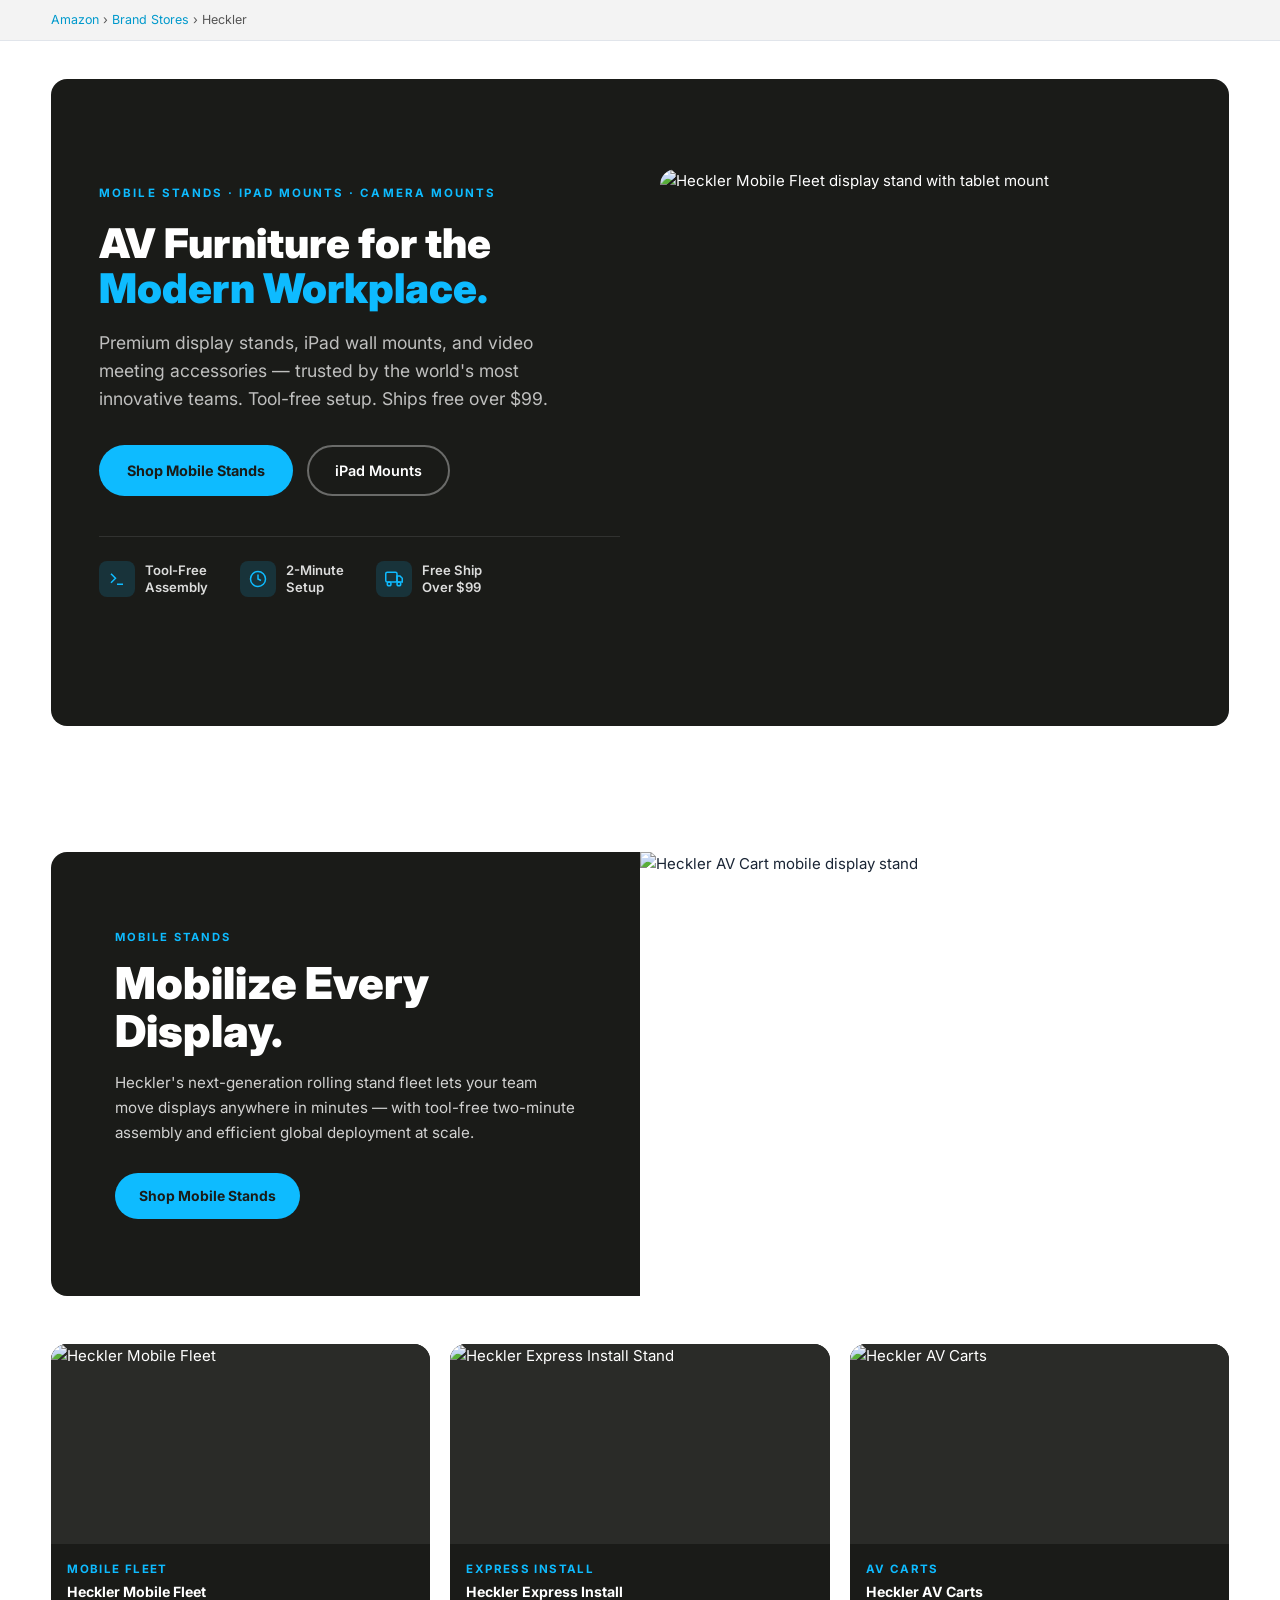
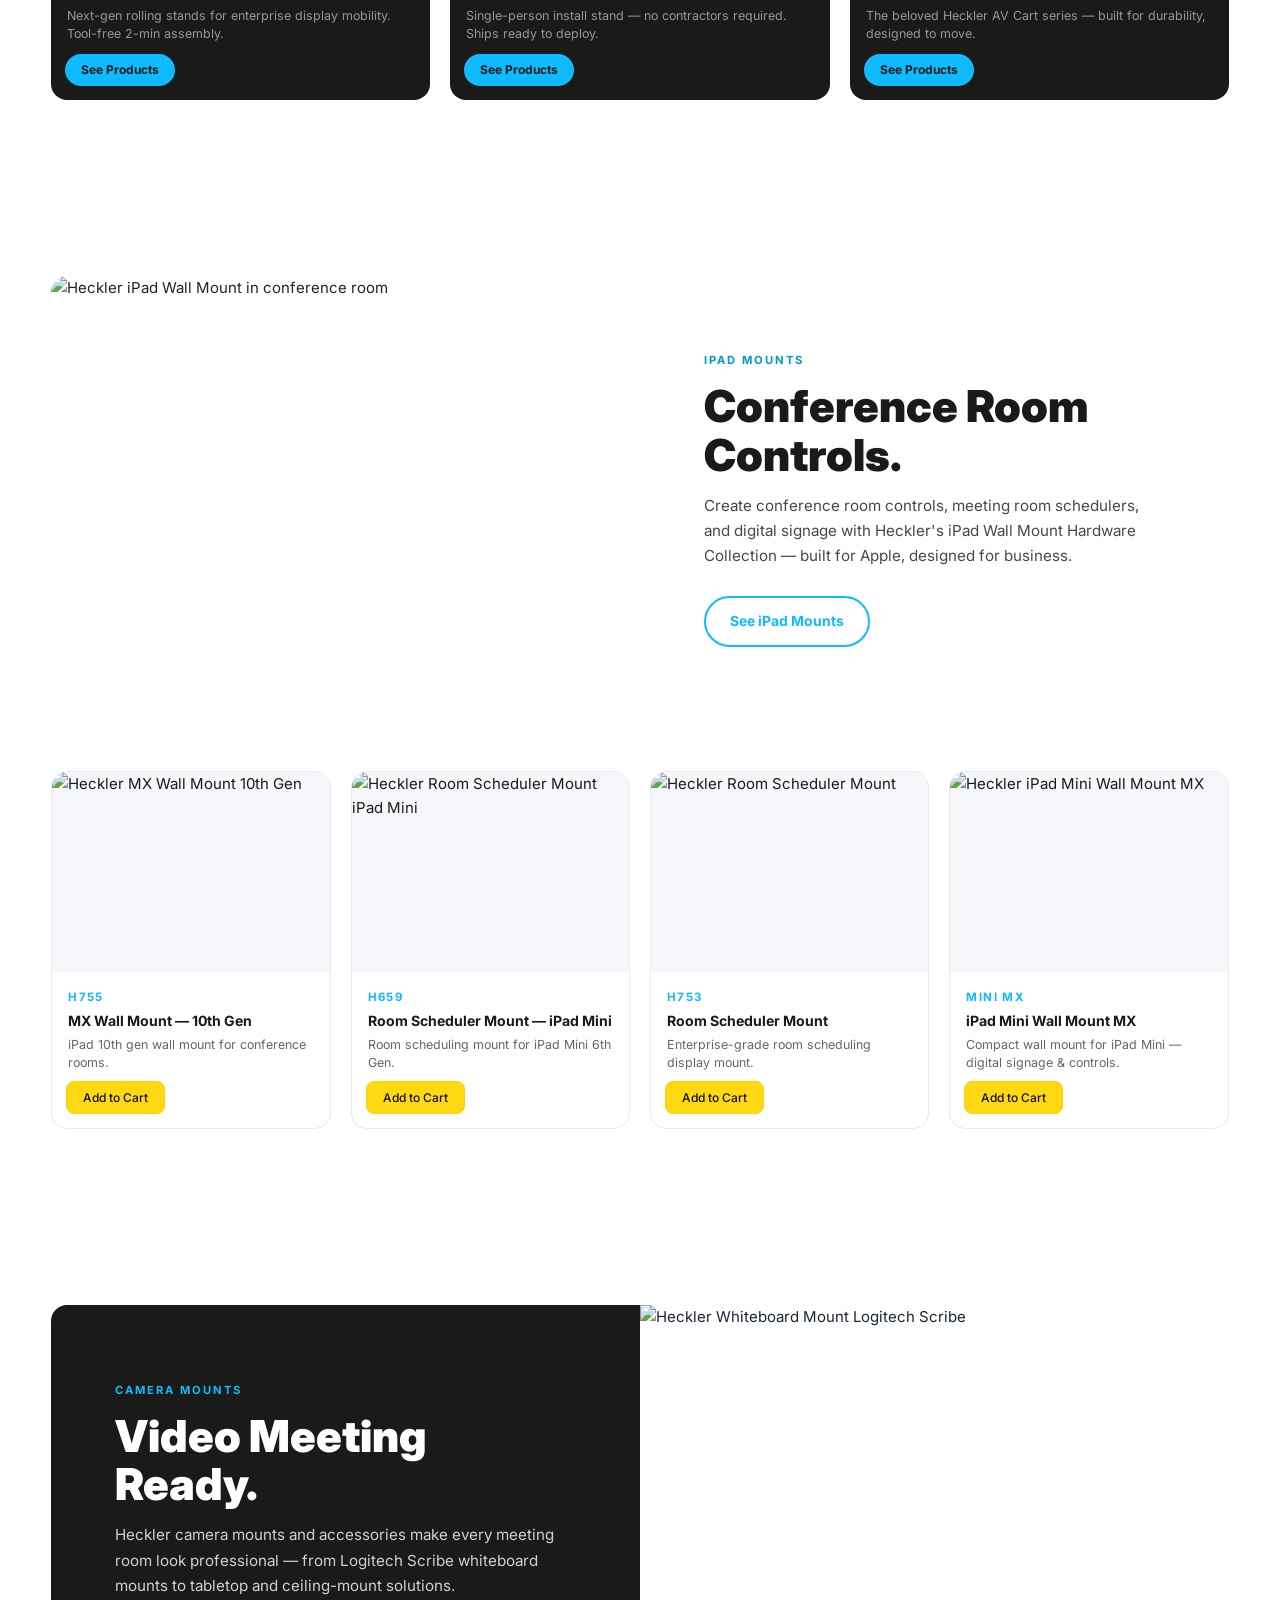
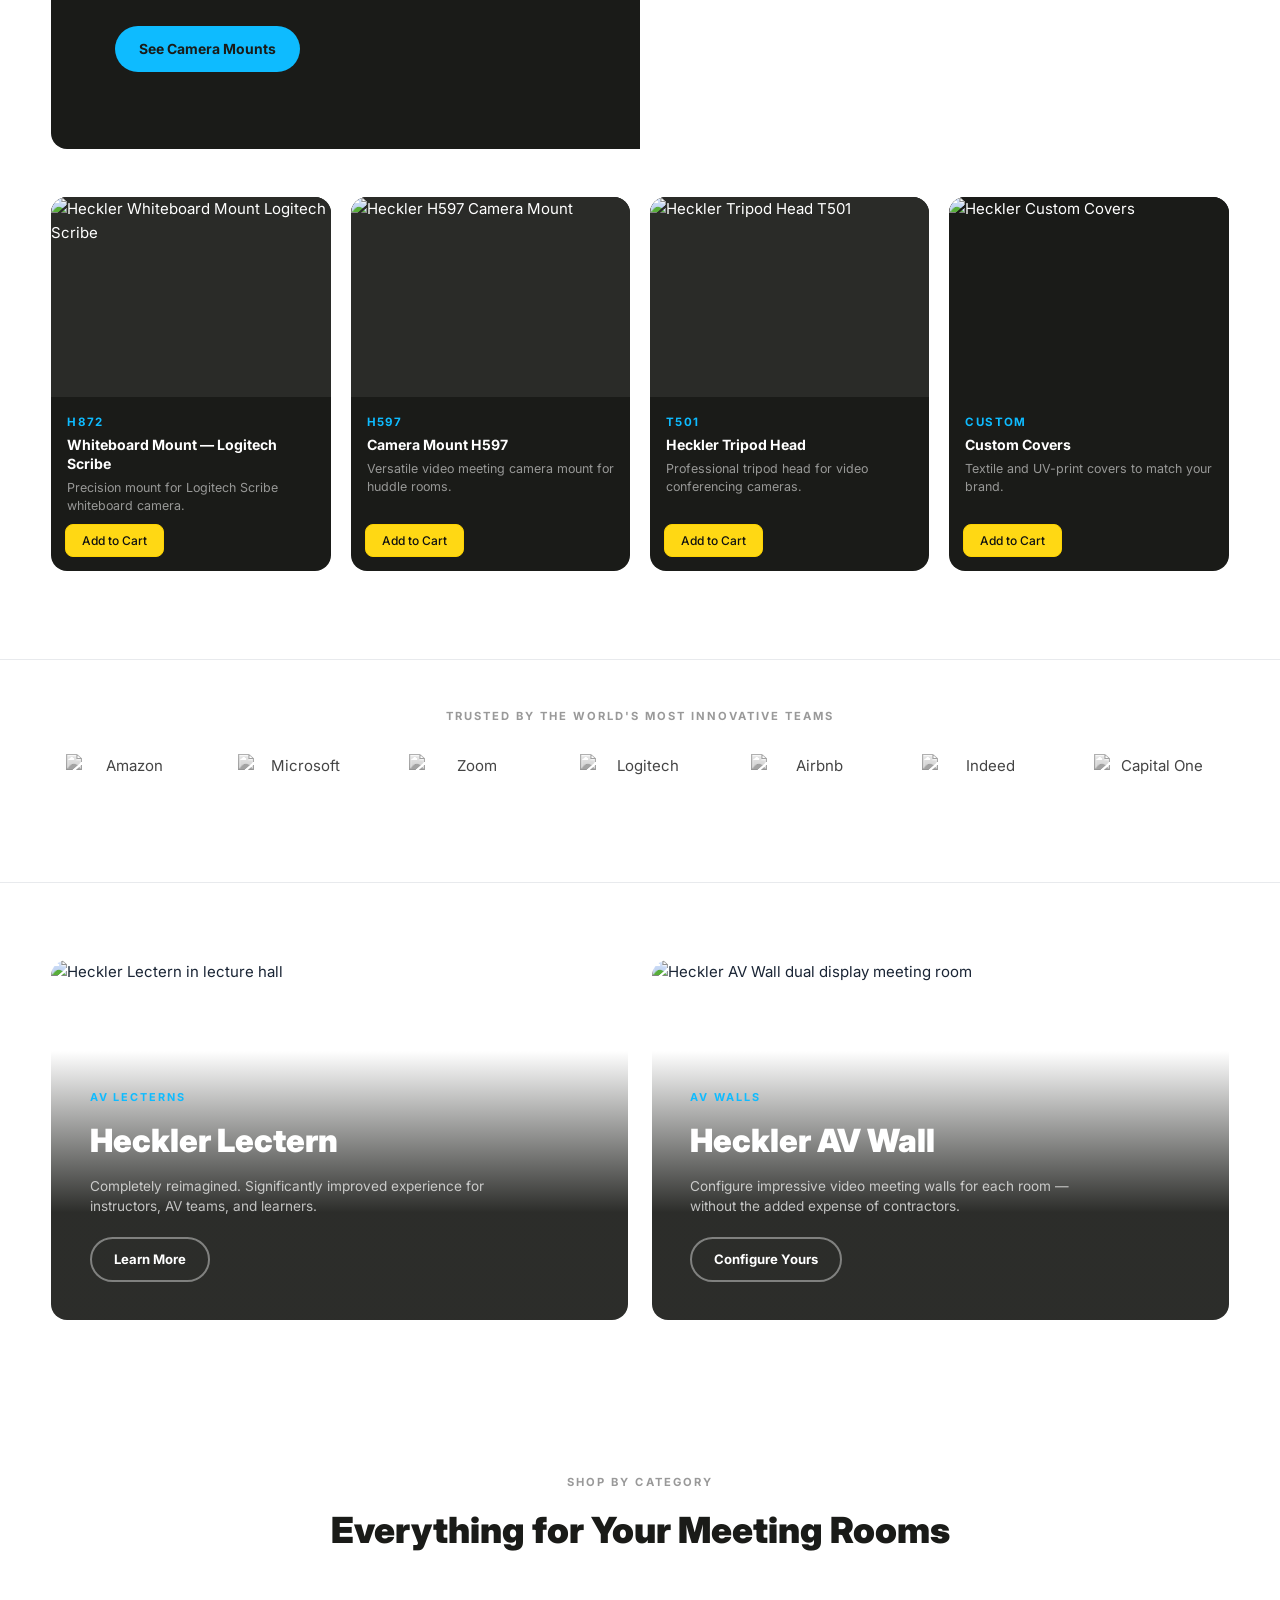
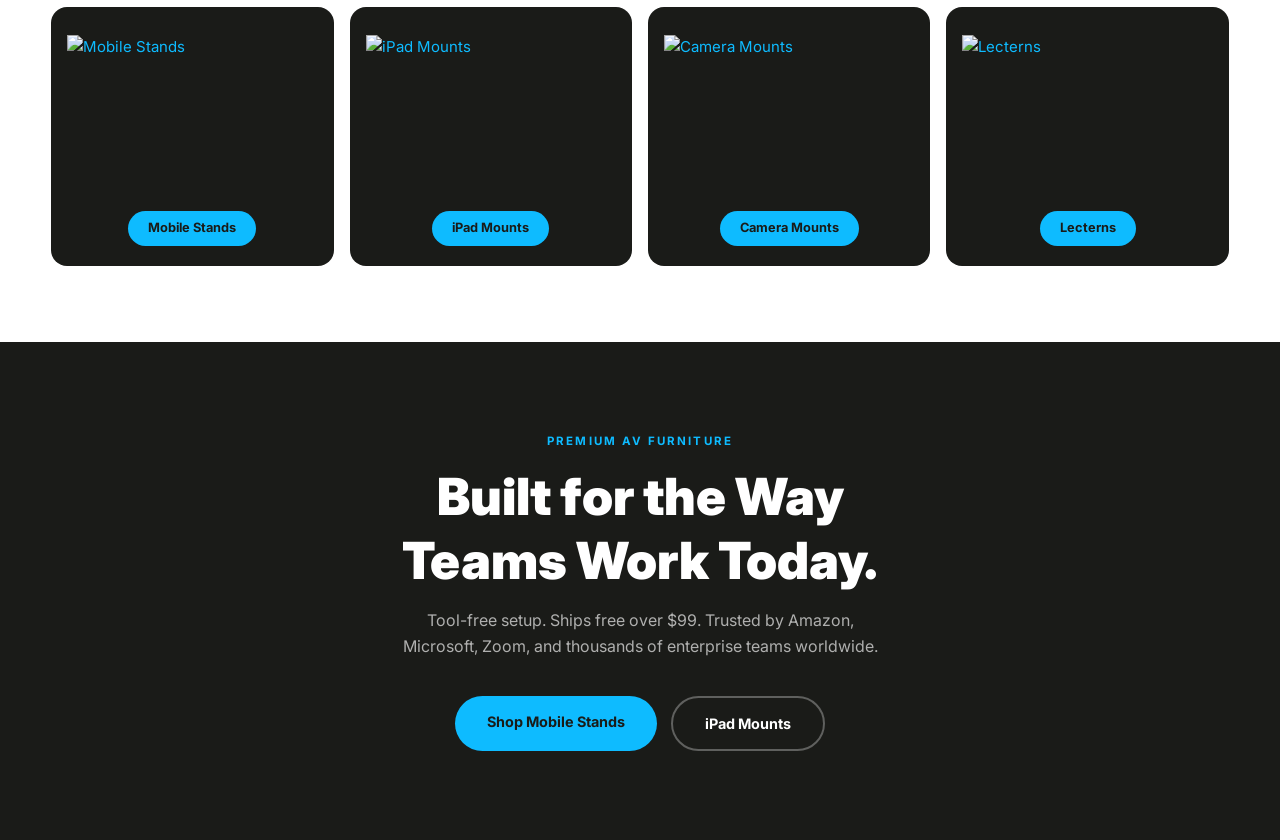
==== commit b09598d7: "Fix trust logo sizing — use explicit 120x80 box with object-fit contain Source images are 360x360 sq" ====
--- a/index.html
+++ b/index.html
@@ -265,9 +265,13 @@
     .hk-trusted {
       background: #fff;
       padding: 48px clamp(20px, 4vw, 60px);
-      text-align: center;
       border-top: 1px solid #e8eaed;
       border-bottom: 1px solid #e8eaed;
+    }
+    .hk-trusted-inner {
+      max-width: 1200px;
+      margin: 0 auto;
+      text-align: center;
     }
     .hk-trusted-label {
       font-size: 0.7rem;
@@ -285,22 +289,25 @@
       flex-wrap: wrap;
     }
     .hk-trusted-logos img {
-      height: 40px;
-      width: auto;
+      height: 80px;
+      width: 120px;
       object-fit: contain;
-      opacity: .65;
+      opacity: .85;
       filter: grayscale(100%);
       transition: opacity .2s;
     }
-    .hk-trusted-logos img:hover { opacity: .9; }
+    .hk-trusted-logos img:hover { opacity: 1; filter: none; }
 
     /* ── Knowledge page teasers (dark 2-col tiles) ── */
     .hk-knowledge-row {
+      padding: clamp(48px, 6vw, 80px) clamp(20px, 4vw, 60px);
+    }
+    .hk-knowledge-grid {
       display: grid;
       grid-template-columns: 1fr 1fr;
       gap: 24px;
-      background: #f5f7fa;
-      padding: clamp(48px, 6vw, 80px) clamp(20px, 4vw, 60px);
+      max-width: 1200px;
+      margin: 0 auto;
     }
     .hk-knowledge-tile {
       position: relative;
@@ -351,7 +358,6 @@
 
     /* ── 4-col category grid ── */
     .hk-cat-grid-section {
-      background: #f5f7fa;
       padding: clamp(48px, 6vw, 80px) clamp(20px, 4vw, 60px);
     }
     .hk-section-label {
@@ -449,15 +455,12 @@
     .hk-cta-btns .outline { border: 2px solid rgba(255,255,255,0.3); color: #fff; }
     .hk-cta-btns a:hover { opacity: .85; }
 
-    /* ── Category section wrappers — clear visual breaks ── */
+    /* ── Category section wrappers — vertical spacing only ── */
     section#mobile-stands,
     section#ipad-mounts,
     section#camera-mounts {
       padding: clamp(56px, 7vw, 88px) clamp(20px, 4vw, 60px);
     }
-    section#mobile-stands,
-    section#camera-mounts { background: #fff; }
-    section#ipad-mounts { background: #f5f7fa; }
 
     @media (max-width: 900px) {
       .heckler-hero-inner, .cat-tile-block, .hk-knowledge-row { grid-template-columns: 1fr; }
@@ -719,6 +722,7 @@
 
   <!-- ═══ TRUSTED BY ═══ -->
   <div class="hk-trusted">
+    <div class="hk-trusted-inner">
     <div class="hk-trusted-label">Trusted by the World's Most Innovative Teams</div>
     <div class="hk-trusted-logos">
       <img src="https://heckler.com/cdn/shop/files/amazon_bw.png?v=1660596187&width=360" alt="Amazon">
@@ -729,10 +733,12 @@
       <img src="https://heckler.com/cdn/shop/files/indeed_bw.png?v=1660596209&width=360" alt="Indeed">
       <img src="https://heckler.com/cdn/shop/files/capital_one_bw.png?v=1660596200&width=360" alt="Capital One">
     </div>
+    </div>
   </div>
 
   <!-- ═══ KNOWLEDGE PAGE TEASERS — Lecterns + Walls ═══ -->
   <div class="hk-knowledge-row">
+    <div class="hk-knowledge-grid">
     <div class="hk-knowledge-tile">
       <img src="https://heckler.com/cdn/shop/files/Lectern_Instructor_2x1_PS_sharp_corner_06b49634-c081-497b-b56c-217c15d6e074.jpg?v=1721083478&width=1200"
            alt="Heckler Lectern in lecture hall">
@@ -752,6 +758,7 @@
         <div class="hk-knowledge-desc">Configure impressive video meeting walls for each room — without the added expense of contractors.</div>
         <a href="walls.html" class="hk-knowledge-cta">Configure Yours</a>
       </div>
+    </div>
     </div>
   </div>
 
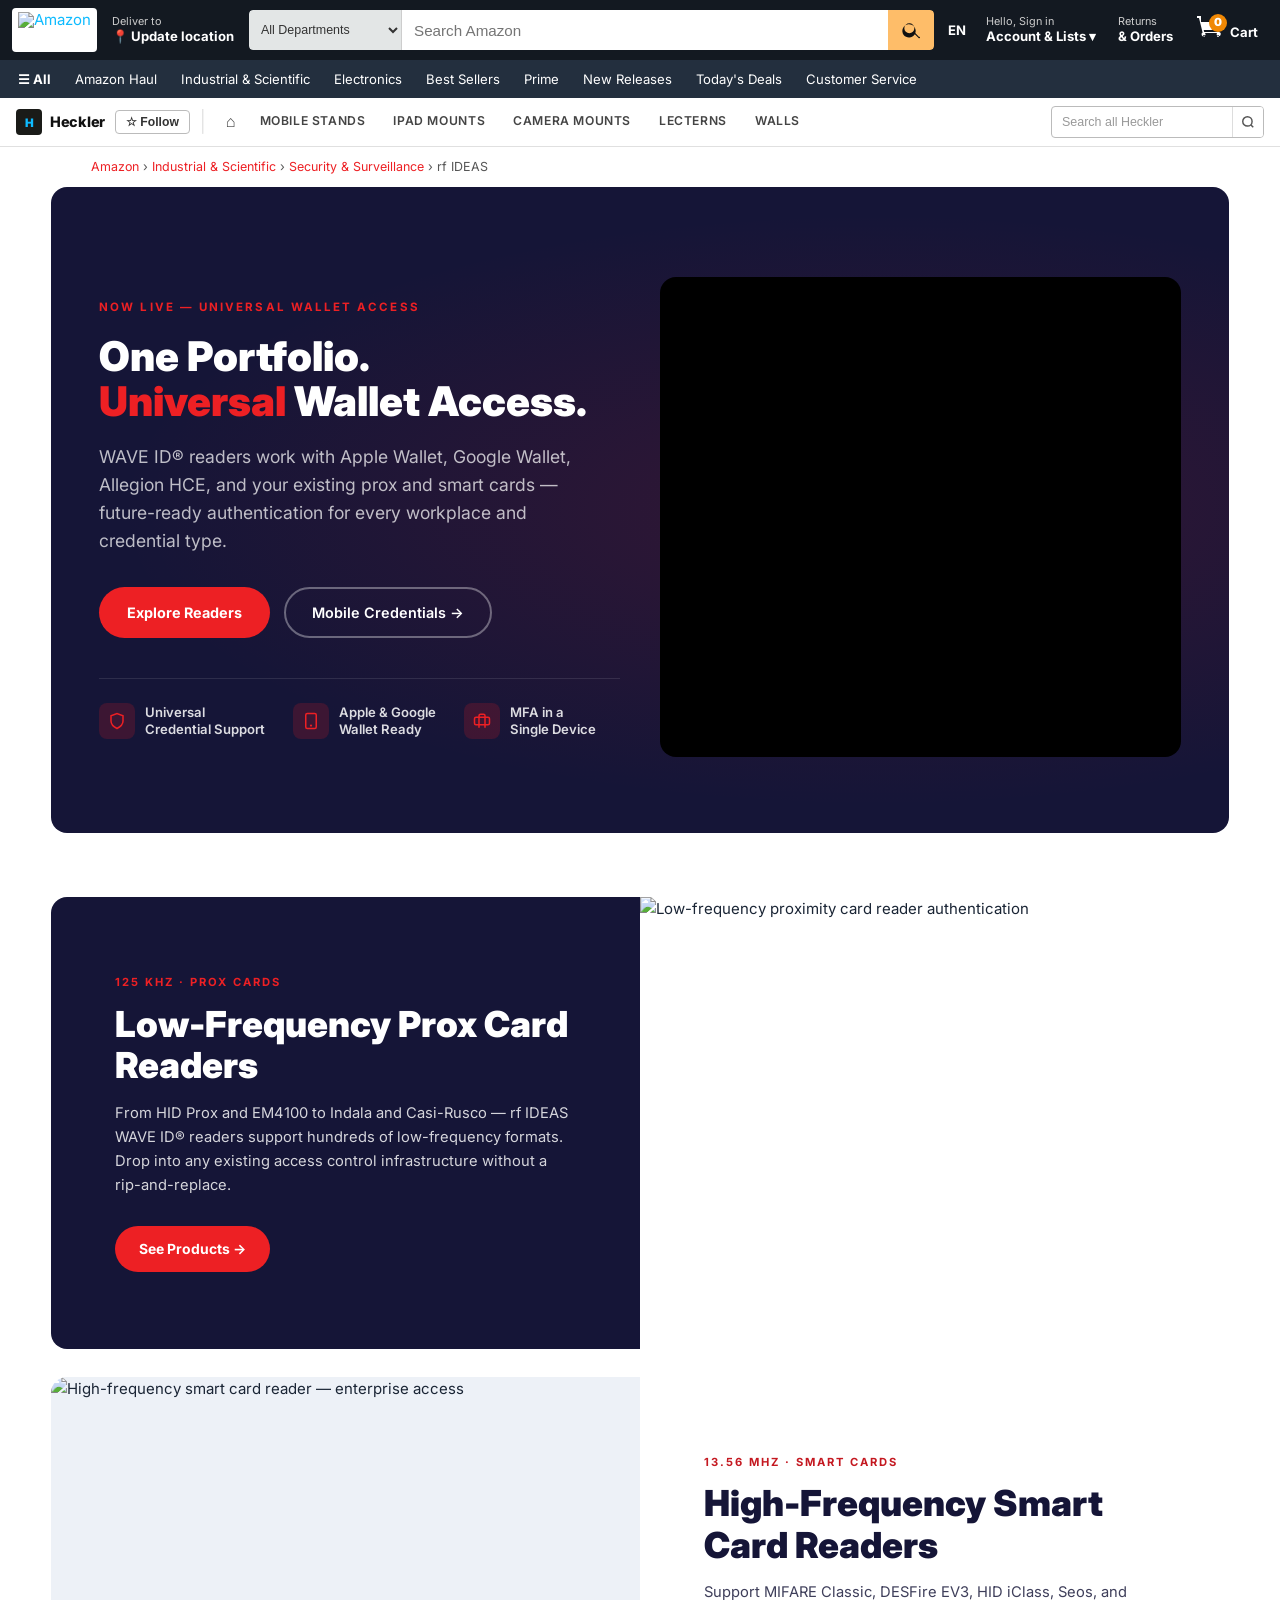
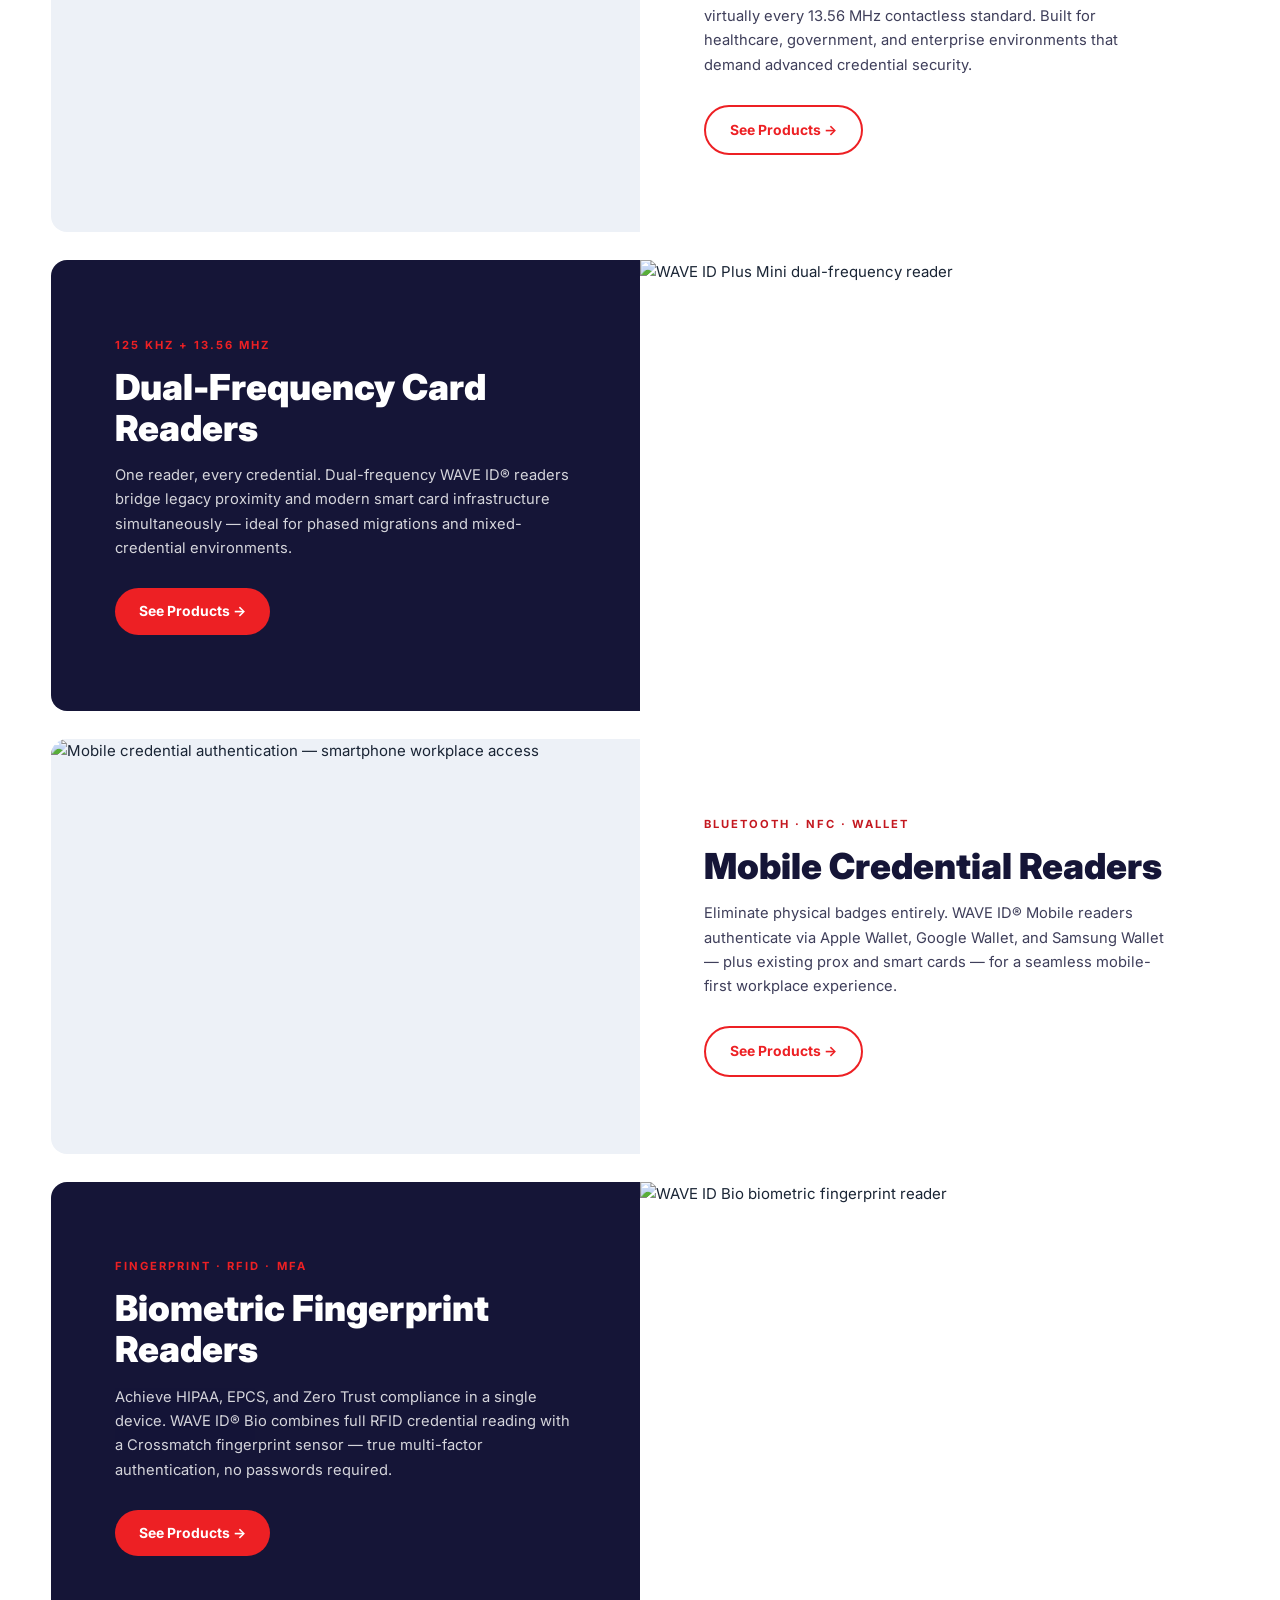
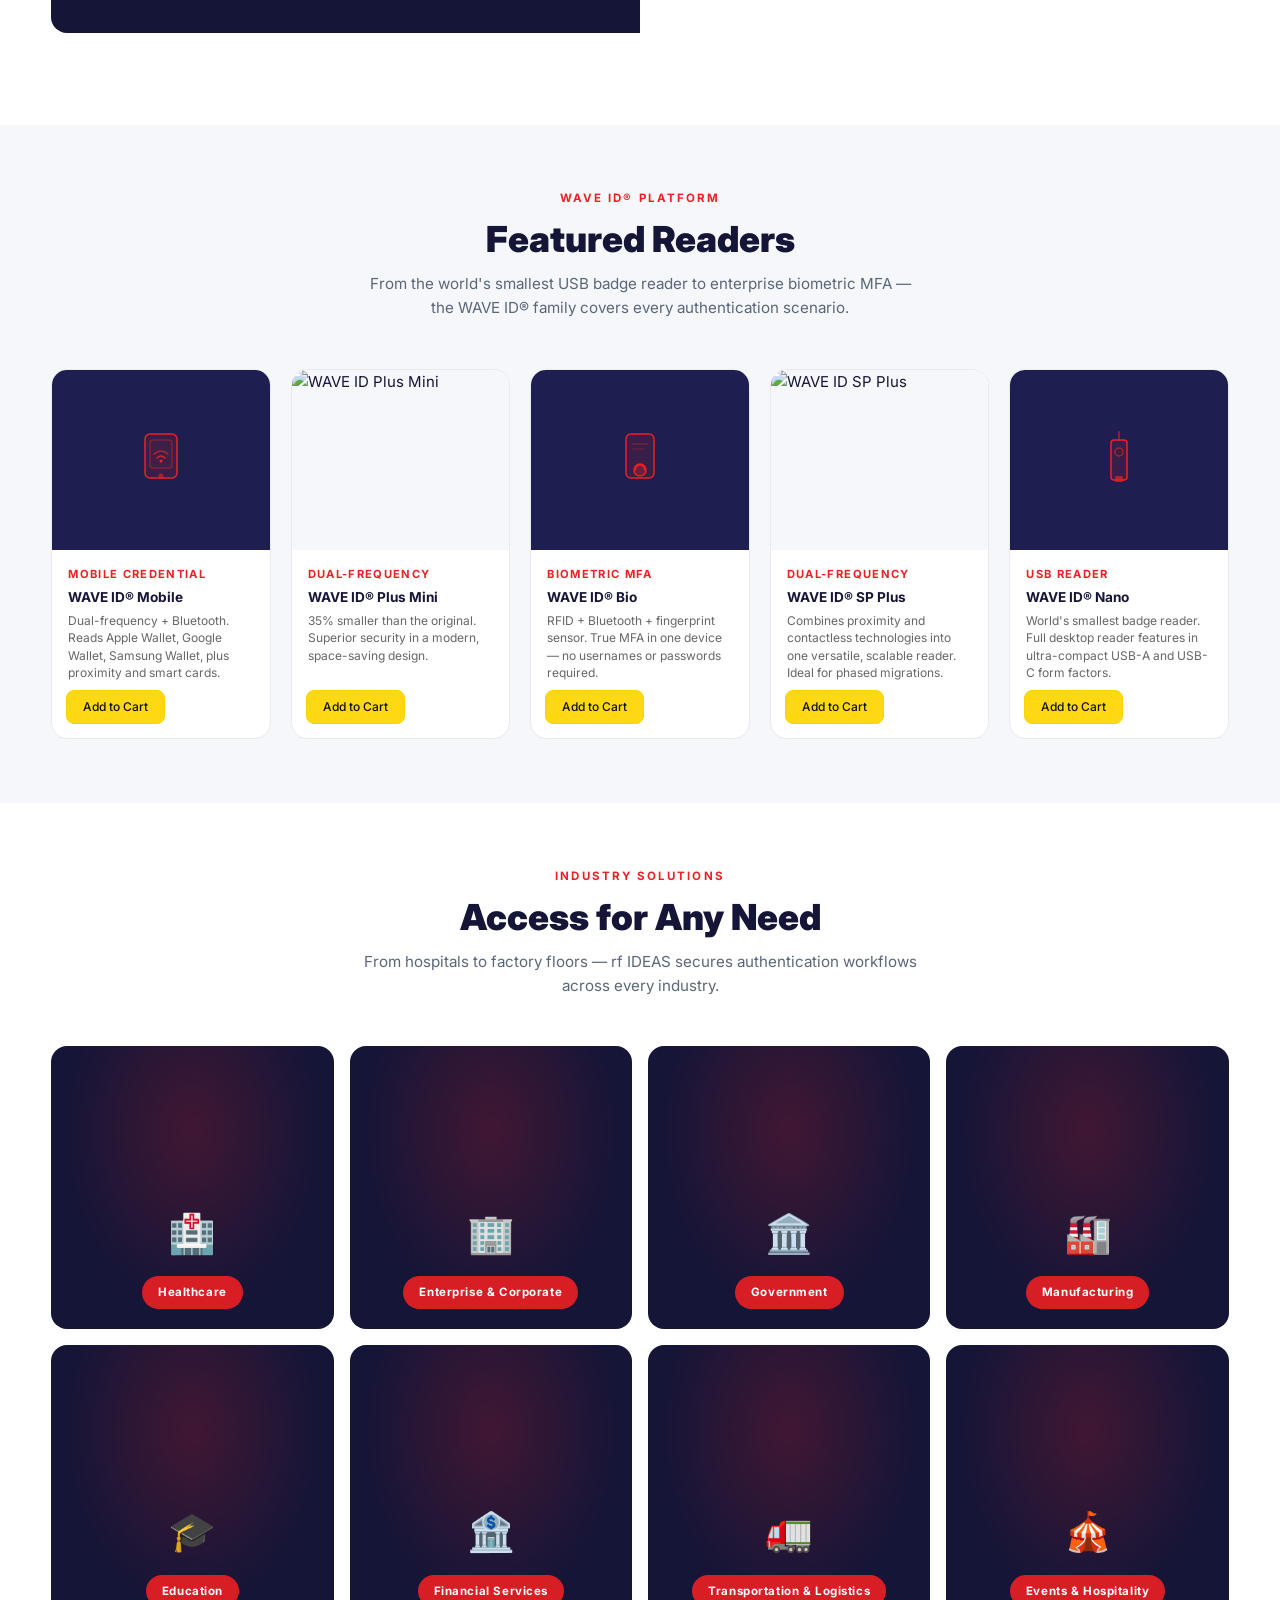
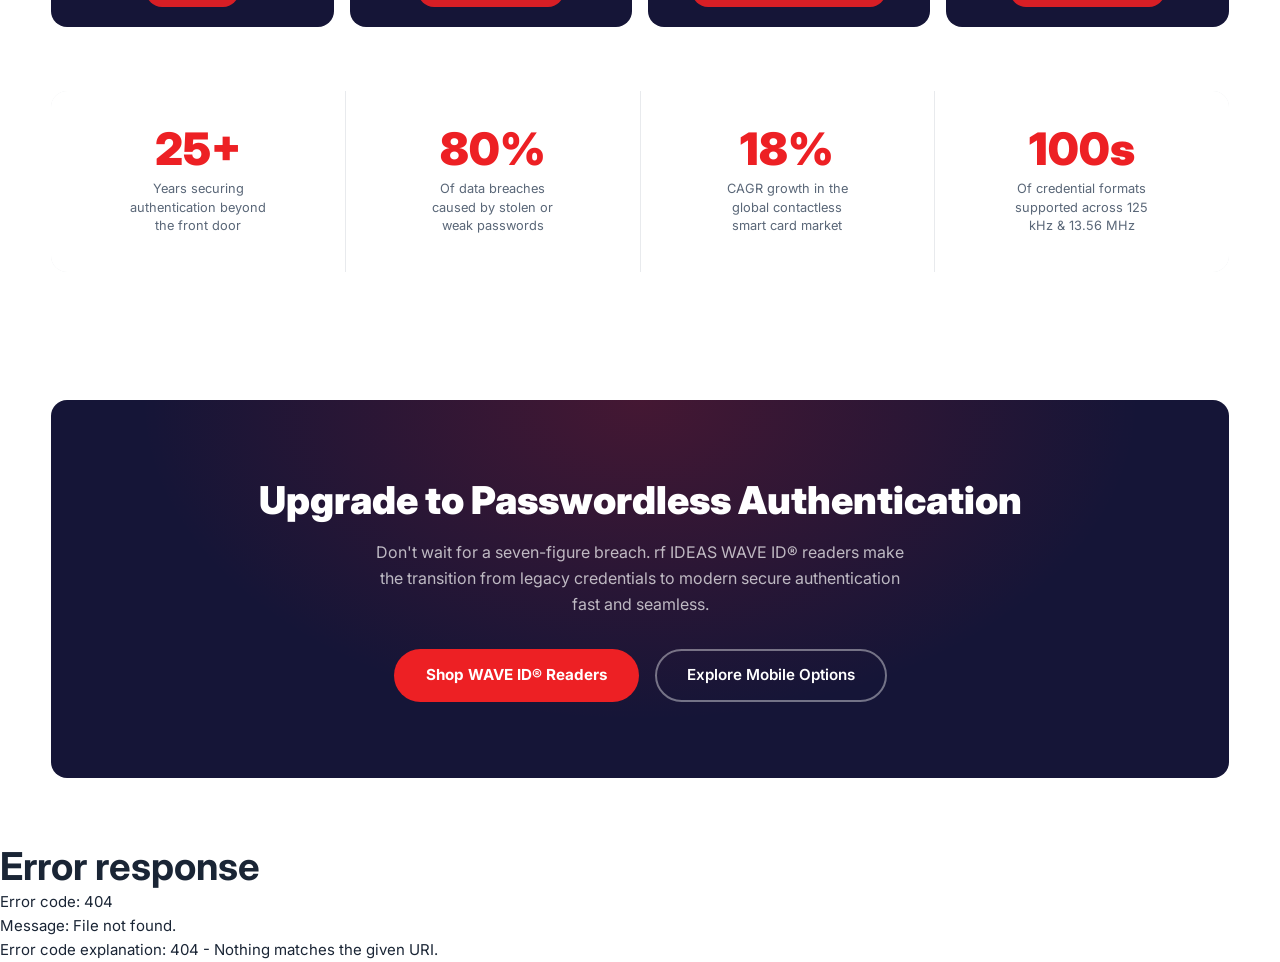
==== commit 216e7f0d: "Set hero Vimeo embed to autoplay, muted, loop, background mode Adds autoplay=1, muted=1, loop=1, bac" ====
--- a/index.html
+++ b/index.html
@@ -3,808 +3,525 @@
 <head>
   <meta charset="UTF-8">
   <meta name="viewport" content="width=device-width, initial-scale=1.0">
-  <title>Heckler | Amazon Brand Store — AV Furniture &amp; Display Stands</title>
+  <title>rf IDEAS | Amazon Brand Store — WAVE ID® Card Readers &amp; Authentication Solutions</title>
   <link rel="stylesheet" href="styles_v2.css">
   <style>
-    /* ── Heckler-specific homepage overrides ── */
-
-    /* Hero wrapper — white bg + padding, matches all sections below */
-    .heckler-hero-wrap {
-      background: #fff;
-      padding: clamp(24px, 3vw, 40px) clamp(20px, 4vw, 60px);
-    }
-    /* Hero */
-    .heckler-hero {
-      background: #1A1B18;
-      color: #fff;
-      padding: clamp(48px, 7vw, 96px) 0 clamp(48px, 6vw, 80px);
-      overflow: hidden;
-      position: relative;
-      border-radius: 16px;
-      max-width: 1200px;
-      margin: 0 auto;
-    }
-    .heckler-hero-inner {
-      max-width: 1200px;
-      margin: 0 auto;
-      padding: 0 clamp(20px, 4vw, 48px);
-      display: grid;
-      grid-template-columns: 1fr 1fr;
-      gap: 40px;
-      align-items: center;
-    }
-    .heckler-hero-eyebrow {
-      display: inline-block;
-      font-size: 0.72rem;
-      font-weight: 700;
-      letter-spacing: 0.18em;
-      text-transform: uppercase;
-      color: #0EBBFF;
-      margin-bottom: 18px;
-    }
-    .heckler-hero h1 {
-      font-size: clamp(28px, 3.2vw, 44px);
-      font-weight: 900;
-      line-height: 1.1;
-      margin: 0 0 18px;
-      color: #fff;
-    }
-    .heckler-hero h1 span { color: #0EBBFF; }
-    .heckler-hero-sub {
-      font-size: clamp(0.95rem, 1.5vw, 1.1rem);
-      color: rgba(255,255,255,0.72);
-      margin: 0 0 32px;
-      max-width: 480px;
-      line-height: 1.6;
-    }
-    .heckler-hero-actions { display: flex; gap: 14px; flex-wrap: wrap; margin-bottom: 40px; }
-    .heckler-hero-actions .btn-primary {
-      background: #0EBBFF;
-      color: #1A1B18;
-      border-radius: 999px;
-      padding: 14px 28px;
-      font-weight: 700;
-      font-size: 0.9rem;
-      text-decoration: none;
-      transition: opacity .2s;
-    }
-    .heckler-hero-actions .btn-primary:hover { opacity: .85; }
-    .heckler-hero-actions .btn-outline {
-      border: 2px solid rgba(255,255,255,0.35);
-      color: #fff;
-      border-radius: 999px;
-      padding: 12px 26px;
-      font-weight: 600;
-      font-size: 0.9rem;
-      text-decoration: none;
-      transition: border-color .2s;
-    }
-    .heckler-hero-actions .btn-outline:hover { border-color: #0EBBFF; }
-
-    /* Feature icon row */
-    .heckler-feat-row {
-      display: flex;
-      gap: 32px;
-      flex-wrap: wrap;
-      padding: 24px 0 40px;
-      border-top: 1px solid rgba(255,255,255,0.1);
-    }
-    .heckler-feat-item { display: flex; align-items: center; gap: 10px; }
-    .heckler-feat-icon {
-      width: 36px; height: 36px;
-      background: rgba(14,187,255,0.15);
-      border-radius: 8px;
-      display: flex; align-items: center; justify-content: center;
-    }
-    .heckler-feat-icon svg { width: 18px; height: 18px; stroke: #0EBBFF; fill: none; stroke-width: 2; }
-    .heckler-feat-text { font-size: 0.82rem; font-weight: 600; color: rgba(255,255,255,0.85); line-height: 1.3; }
-
-    /* Hero image */
-    .heckler-hero-visual {
-      height: clamp(320px, 38vw, 480px);
-      overflow: hidden;
-      border-radius: 16px;
-    }
-    .heckler-hero-visual img {
-      width: 100%;
-      height: 100%;
-      object-fit: cover;
-      display: block;
-    }
-
-    /* ── Category split tiles ── */
+    /* ── rf IDEAS homepage ── */
+    .rfi-hero-wrap { background:#fff; padding:clamp(24px,3vw,40px) clamp(20px,4vw,60px); }
+    .rfi-hero {
+      background:#151537; color:#fff;
+      padding:clamp(48px,7vw,96px) 0 clamp(48px,6vw,80px);
+      overflow:hidden; position:relative;
+      border-radius:16px; max-width:1200px; margin:0 auto;
+    }
+    .rfi-hero::before {
+      content:''; position:absolute; inset:0;
+      background:radial-gradient(ellipse at 70% 50%, rgba(237,32,36,0.14) 0%, transparent 65%);
+      pointer-events:none;
+    }
+    .rfi-hero-inner {
+      max-width:1200px; margin:0 auto;
+      padding:0 clamp(20px,4vw,48px);
+      display:grid; grid-template-columns:1fr 1fr;
+      gap:40px; align-items:center; position:relative;
+    }
+    .rfi-hero-eyebrow {
+      display:inline-block; font-size:0.72rem; font-weight:700;
+      letter-spacing:0.18em; text-transform:uppercase;
+      color:#ED2024; margin-bottom:18px;
+    }
+    .rfi-hero h1 {
+      font-size:clamp(28px,3.2vw,48px); font-weight:900;
+      line-height:1.1; margin:0 0 18px; color:#fff;
+    }
+    .rfi-hero h1 span { color:#ED2024; }
+    .rfi-hero-sub {
+      font-size:clamp(0.95rem,1.5vw,1.1rem); color:rgba(255,255,255,0.72);
+      margin:0 0 32px; max-width:480px; line-height:1.6;
+    }
+    .rfi-hero-actions { display:flex; gap:14px; flex-wrap:wrap; margin-bottom:40px; }
+    .rfi-hero-actions .btn-primary {
+      background:#ED2024; color:#fff; border-radius:999px;
+      padding:14px 28px; font-weight:700; font-size:0.9rem;
+      text-decoration:none; transition:opacity .2s;
+    }
+    .rfi-hero-actions .btn-primary:hover { opacity:.85; text-decoration:none; }
+    .rfi-hero-actions .btn-outline {
+      border:2px solid rgba(255,255,255,0.35); color:#fff;
+      border-radius:999px; padding:12px 26px; font-weight:600;
+      font-size:0.9rem; text-decoration:none; transition:border-color .2s;
+    }
+    .rfi-hero-actions .btn-outline:hover { border-color:#ED2024; text-decoration:none; }
+    .rfi-feat-row {
+      display:flex; gap:28px; flex-wrap:wrap;
+      padding:24px 0 0; border-top:1px solid rgba(255,255,255,0.1);
+    }
+    .rfi-feat-item { display:flex; align-items:center; gap:10px; }
+    .rfi-feat-icon {
+      width:36px; height:36px; background:rgba(237,32,36,0.18);
+      border-radius:8px; display:flex; align-items:center;
+      justify-content:center; flex-shrink:0;
+    }
+    .rfi-feat-icon svg { width:18px; height:18px; stroke:#ED2024; fill:none; stroke-width:2; }
+    .rfi-feat-text { font-size:0.82rem; font-weight:600; color:rgba(255,255,255,0.85); line-height:1.3; }
+    .rfi-hero-visual { height:clamp(320px,38vw,480px); overflow:hidden; border-radius:16px; background:#000; }
+    .rfi-hero-visual iframe { width:100%; height:100%; border:0; display:block; }
+
+    /* Category splits */
     .cat-tile-block {
-      display: grid;
-      grid-template-columns: 1fr 1fr;
-      max-width: 1200px;
-      margin: 0 auto clamp(32px, 4vw, 48px);
-      border-radius: 16px;
-      overflow: hidden;
-    }
-    .cat-tile-block--flip .ct-copy { order: 2; }
-    .cat-tile-block--flip .ct-visual { order: 1; }
+      display:grid; grid-template-columns:1fr 1fr;
+      max-width:1200px; margin:0 auto clamp(20px,2.5vw,28px);
+      border-radius:16px; overflow:hidden;
+    }
+    .cat-tile-block--flip .ct-copy { order:2; }
+    .cat-tile-block--flip .ct-visual { order:1; }
     .ct-copy {
-      padding: clamp(40px, 6vw, 80px) clamp(24px, 5vw, 72px);
-      display: flex;
-      flex-direction: column;
-      justify-content: center;
-    }
-    .ct-copy--dark { background: #1A1B18; color: #fff; }
-    .ct-copy--light { background: #fff; color: #1A1B18; }
+      padding:clamp(40px,6vw,80px) clamp(24px,5vw,64px);
+      display:flex; flex-direction:column; justify-content:center;
+    }
+    .ct-copy--dark { background:#151537; color:#fff; }
+    .ct-copy--light { background:#fff; color:#151537; }
     .ct-eyebrow {
-      font-size: 0.7rem;
-      font-weight: 700;
-      letter-spacing: 0.18em;
-      text-transform: uppercase;
-      color: #0EBBFF;
-      margin-bottom: 12px;
-    }
-    .ct-copy--light .ct-eyebrow { color: #0099CC; }
+      font-size:0.7rem; font-weight:700; letter-spacing:0.18em;
+      text-transform:uppercase; color:#ED2024; margin-bottom:12px;
+    }
+    .ct-copy--light .ct-eyebrow { color:#C41820; }
     .ct-copy h2 {
-      font-size: clamp(28px, 3.5vw, 44px);
-      font-weight: 900;
-      line-height: 1.1;
-      margin: 0 0 14px;
-    }
-    .ct-copy p {
-      font-size: 0.95rem;
-      line-height: 1.65;
-      margin: 0 0 28px;
-      opacity: .8;
-    }
+      font-size:clamp(22px,2.8vw,36px); font-weight:900;
+      line-height:1.15; margin:0 0 14px;
+    }
+    .ct-copy p { font-size:0.92rem; line-height:1.65; margin:0 0 28px; opacity:.82; }
     .ct-cta {
-      display: inline-flex;
-      align-items: center;
-      gap: 8px;
-      background: #0EBBFF;
-      color: #1A1B18;
-      border-radius: 999px;
-      padding: 12px 24px;
-      font-size: 0.87rem;
-      font-weight: 700;
-      text-decoration: none;
-      width: fit-content;
-      transition: opacity .2s;
-    }
-    .ct-cta:hover { opacity: .85; }
+      display:inline-flex; align-items:center; gap:8px;
+      background:#ED2024; color:#fff; border-radius:999px;
+      padding:12px 24px; font-size:0.87rem; font-weight:700;
+      text-decoration:none; width:fit-content; transition:opacity .2s;
+    }
+    .ct-cta:hover { opacity:.85; text-decoration:none; }
     .ct-cta--outline {
-      background: transparent;
-      border: 2px solid #0EBBFF;
-      color: #0EBBFF;
-    }
-    .ct-cta--outline:hover { background: rgba(14,187,255,0.1); opacity: 1; }
-    .ct-visual {
-      overflow: hidden;
-      position: relative;
-      min-height: 380px;
-    }
+      background:transparent; border:2px solid #ED2024; color:#ED2024;
+    }
+    .ct-copy--dark .ct-cta--outline { border-color:rgba(255,255,255,0.4); color:#fff; }
+    .ct-cta--outline:hover { opacity:.8; }
+    .ct-visual { overflow:hidden; position:relative; min-height:360px; }
     .ct-visual img {
-      width: 100%;
-      height: 100%;
-      object-fit: cover;
-    }
-
-    /* ── Product row ── */
-    .hk-product-strip {
-      background: transparent;
-      padding: 0;
-    }
-    .hk-product-strip--dark { background: transparent; }
+      width:100%; height:100%; object-fit:cover;
+      position:absolute; inset:0; display:block;
+    }
+
+    /* Product grid */
     .hk-product-grid {
-      max-width: 1200px;
-      margin: 0 auto;
-      display: grid;
-      gap: 20px;
-    }
-    .hk-product-grid--3 { grid-template-columns: repeat(3, 1fr); }
-    .hk-product-grid--4 { grid-template-columns: repeat(4, 1fr); }
-
+      max-width:1200px; margin:0 auto;
+      display:grid; gap:20px;
+    }
+    .hk-product-grid--5 { grid-template-columns:repeat(5,1fr); }
     .hk-card {
-      border-radius: 16px;
-      overflow: hidden;
-      background: #fff;
-      border: 1px solid #e8eaed;
-      text-decoration: none;
-      color: #1A1B18;
-      display: flex;
-      flex-direction: column;
-      transition: box-shadow .2s, transform .2s;
-      position: relative;
-    }
-    .hk-card:hover { box-shadow: 0 8px 32px rgba(0,0,0,0.12); transform: translateY(-2px); }
-    .hk-card--dark {
-      background: #1A1B18;
-      color: #fff;
-      border: none;
-    }
+      border-radius:16px; overflow:hidden; background:#fff;
+      border:1px solid #e8eaed; text-decoration:none; color:#151537;
+      display:flex; flex-direction:column;
+      transition:box-shadow .2s, transform .2s; position:relative;
+    }
+    .hk-card:hover { box-shadow:0 8px 32px rgba(0,0,0,0.12); transform:translateY(-2px); }
     .hk-card-img {
-      height: 200px;
-      background: #f5f7fa;
-      position: relative;
-      overflow: hidden;
-    }
-    .hk-card--dark .hk-card-img { background: #2a2b28; }
+      height:180px; background:#f5f7fa;
+      position:relative; overflow:hidden;
+    }
     .hk-card-img img {
-      position: absolute;
-      inset: 0;
-      width: 100%;
-      height: 100%;
-      object-fit: cover;
-      display: block;
-    }
-    .hk-card-body { padding: 16px 16px 56px; flex: 1; display: flex; flex-direction: column; }
-    .hk-card-model { font-size: 0.72rem; font-weight: 700; letter-spacing: 0.12em; text-transform: uppercase; color: #0EBBFF; margin-bottom: 4px; }
-    .hk-card-name { font-size: 0.88rem; font-weight: 700; line-height: 1.35; margin-bottom: 6px; }
-    .hk-card-desc { font-size: 0.78rem; color: #666; line-height: 1.45; flex: 1; }
-    .hk-card--dark .hk-card-desc { color: rgba(255,255,255,0.55); }
+      position:absolute; inset:0; width:100%; height:100%;
+      object-fit:cover; display:block;
+    }
+    .hk-card-body { padding:16px 16px 56px; flex:1; display:flex; flex-direction:column; }
+    .hk-card-model { font-size:0.7rem; font-weight:700; letter-spacing:0.12em; text-transform:uppercase; color:#ED2024; margin-bottom:4px; }
+    .hk-card-name { font-size:0.85rem; font-weight:700; line-height:1.35; margin-bottom:6px; }
+    .hk-card-desc { font-size:0.75rem; color:#666; line-height:1.45; flex:1; }
     .hk-card-buy {
-      position: absolute;
-      bottom: 14px;
-      left: 14px;
-      background: #FFD814;
-      color: #0F1111;
-      border: 1px solid #FCD200;
-      border-radius: 8px;
-      padding: 6px 16px;
-      font-size: 0.75rem;
-      font-weight: 500;
+      position:absolute; bottom:14px; left:14px;
+      background:#FFD814; color:#0F1111; border:1px solid #FCD200;
+      border-radius:8px; padding:6px 16px; font-size:0.75rem; font-weight:500;
     }
     .hk-card-nav {
-      position: absolute;
-      bottom: 14px;
-      left: 14px;
-      background: #0EBBFF;
-      color: #1A1B18;
-      border-radius: 999px;
-      padding: 6px 16px;
-      font-size: 0.75rem;
-      font-weight: 700;
-    }
-
-    /* ── Trusted by strip ── */
-    .hk-trusted {
-      background: #fff;
-      padding: 48px clamp(20px, 4vw, 60px);
-      border-top: 1px solid #e8eaed;
-      border-bottom: 1px solid #e8eaed;
-    }
-    .hk-trusted-inner {
-      max-width: 1200px;
-      margin: 0 auto;
-      text-align: center;
-    }
-    .hk-trusted-label {
-      font-size: 0.7rem;
-      font-weight: 700;
-      letter-spacing: 0.18em;
-      text-transform: uppercase;
-      color: #999;
-      margin-bottom: 28px;
-    }
-    .hk-trusted-logos {
-      display: flex;
-      align-items: center;
-      justify-content: center;
-      gap: clamp(24px, 4vw, 56px);
-      flex-wrap: wrap;
-    }
-    .hk-trusted-logos img {
-      height: 80px;
-      width: 120px;
-      object-fit: contain;
-      opacity: .85;
-      filter: grayscale(100%);
-      transition: opacity .2s;
-    }
-    .hk-trusted-logos img:hover { opacity: 1; filter: none; }
-
-    /* ── Knowledge page teasers (dark 2-col tiles) ── */
-    .hk-knowledge-row {
-      padding: clamp(48px, 6vw, 80px) clamp(20px, 4vw, 60px);
-    }
-    .hk-knowledge-grid {
-      display: grid;
-      grid-template-columns: 1fr 1fr;
-      gap: 24px;
-      max-width: 1200px;
-      margin: 0 auto;
-    }
-    .hk-knowledge-tile {
-      position: relative;
-      min-height: 360px;
-      overflow: hidden;
-      display: flex;
-      align-items: flex-end;
-      border-radius: 16px;
-    }
-    .hk-knowledge-tile img {
-      position: absolute;
-      inset: 0;
-      width: 100%;
-      height: 100%;
-      object-fit: cover;
-    }
-    .hk-knowledge-overlay {
-      position: relative;
-      z-index: 1;
-      background: linear-gradient(to top, rgba(26,27,24,0.92) 40%, transparent);
-      width: 100%;
-      padding: clamp(24px, 3vw, 40px);
-    }
-    .hk-knowledge-label {
-      font-size: 0.68rem;
-      font-weight: 700;
-      letter-spacing: 0.18em;
-      text-transform: uppercase;
-      color: #0EBBFF;
-      margin-bottom: 8px;
-    }
-    .hk-knowledge-title { font-size: clamp(22px, 2.5vw, 32px); font-weight: 900; color: #fff; margin-bottom: 10px; }
-    .hk-knowledge-desc { font-size: 0.85rem; color: rgba(255,255,255,0.7); line-height: 1.5; margin-bottom: 20px; max-width: 400px; }
-    .hk-knowledge-cta {
-      display: inline-flex;
-      align-items: center;
-      gap: 7px;
-      border: 2px solid rgba(255,255,255,0.4);
-      color: #fff;
-      border-radius: 999px;
-      padding: 10px 22px;
-      font-size: 0.82rem;
-      font-weight: 700;
-      text-decoration: none;
-      transition: border-color .2s;
-    }
-    .hk-knowledge-cta:hover { border-color: #0EBBFF; color: #0EBBFF; }
-
-    /* ── 4-col category grid ── */
-    .hk-cat-grid-section {
-      padding: clamp(48px, 6vw, 80px) clamp(20px, 4vw, 60px);
-    }
-    .hk-section-label {
-      font-size: 0.7rem;
-      font-weight: 700;
-      letter-spacing: 0.18em;
-      text-transform: uppercase;
-      color: #999;
-      text-align: center;
-      margin-bottom: 10px;
-    }
-    .hk-section-title {
-      font-size: clamp(24px, 3vw, 36px);
-      font-weight: 900;
-      text-align: center;
-      color: #1A1B18;
-      margin-bottom: clamp(28px, 4vw, 48px);
-    }
-    .hk-cat-grid {
-      max-width: 1200px;
-      margin: 0 auto;
-      display: grid;
-      grid-template-columns: repeat(4, 1fr);
-      gap: 16px;
-    }
-    .hk-cat-card {
-      border-radius: 16px;
-      background: #1A1B18;
-      overflow: hidden;
-      text-decoration: none;
-      display: flex;
-      flex-direction: column;
-      align-items: center;
-      padding: 28px 16px 20px;
-      gap: 16px;
-      transition: transform .2s;
-      position: relative;
-    }
-    .hk-cat-card:hover { transform: scale(1.02); }
-    .hk-cat-card img {
-      width: 100%;
-      height: 160px;
-      object-fit: contain;
-    }
-    .hk-cat-pill {
-      background: #0EBBFF;
-      color: #1A1B18;
-      border-radius: 999px;
-      padding: 7px 20px;
-      font-size: 0.8rem;
-      font-weight: 700;
-      text-align: center;
-    }
-
-    /* ── CTA footer section ── */
-    .hk-cta-section {
-      background: #1A1B18;
-      padding: clamp(56px, 7vw, 96px) clamp(20px, 4vw, 60px);
-      text-align: center;
-    }
-    .hk-cta-eyebrow {
-      font-size: 0.72rem;
-      font-weight: 700;
-      letter-spacing: 0.18em;
-      text-transform: uppercase;
-      color: #0EBBFF;
-      margin-bottom: 14px;
-    }
-    .hk-cta-section h2 {
-      font-size: clamp(28px, 4vw, 52px);
-      font-weight: 900;
-      color: #fff;
-      margin-bottom: 16px;
-      max-width: 640px;
-      margin-left: auto;
-      margin-right: auto;
-    }
-    .hk-cta-section p {
-      font-size: 1rem;
-      color: rgba(255,255,255,0.65);
-      max-width: 500px;
-      margin: 0 auto 36px;
-      line-height: 1.6;
-    }
-    .hk-cta-btns { display: flex; gap: 14px; justify-content: center; flex-wrap: wrap; }
-    .hk-cta-btns a {
-      border-radius: 999px;
-      padding: 14px 32px;
-      font-size: 0.9rem;
-      font-weight: 700;
-      text-decoration: none;
-      transition: opacity .2s;
-    }
-    .hk-cta-btns .primary { background: #0EBBFF; color: #1A1B18; }
-    .hk-cta-btns .outline { border: 2px solid rgba(255,255,255,0.3); color: #fff; }
-    .hk-cta-btns a:hover { opacity: .85; }
-
-    /* ── Category section wrappers — vertical spacing only ── */
-    section#mobile-stands,
-    section#ipad-mounts,
-    section#camera-mounts {
-      padding: clamp(56px, 7vw, 88px) clamp(20px, 4vw, 60px);
-    }
-
-    @media (max-width: 900px) {
-      .heckler-hero-inner, .cat-tile-block, .hk-knowledge-row { grid-template-columns: 1fr; }
-      .cat-tile-block--flip .ct-copy { order: 0; }
-      .cat-tile-block--flip .ct-visual { order: 0; }
-      .hk-product-grid--3, .hk-product-grid--4 { grid-template-columns: repeat(2, 1fr); }
-      .hk-cat-grid { grid-template-columns: repeat(2, 1fr); }
-      .heckler-hero-visual { display: none; }
-    }
-    @media (max-width: 560px) {
-      .hk-product-grid--3, .hk-product-grid--4 { grid-template-columns: 1fr; }
-      .hk-cat-grid { grid-template-columns: repeat(2, 1fr); }
+      position:absolute; bottom:14px; left:14px;
+      background:#ED2024; color:#fff; border-radius:999px;
+      padding:6px 16px; font-size:0.75rem; font-weight:700;
+    }
+
+    /* Industry grid */
+    .rfi-industry-grid {
+      display:grid; grid-template-columns:repeat(4,1fr);
+      gap:16px; max-width:1200px; margin:0 auto;
+    }
+    .rfi-ind-tile {
+      background:#151537; border-radius:16px; overflow:hidden;
+      display:flex; flex-direction:column; align-items:center;
+      justify-content:flex-end; aspect-ratio:1; position:relative;
+      cursor:pointer; transition:transform .2s;
+    }
+    .rfi-ind-tile:hover { transform:scale(1.02); }
+    .rfi-ind-tile::before {
+      content:''; position:absolute; inset:0;
+      background:radial-gradient(ellipse at 50% 30%, rgba(237,32,36,0.2) 0%, transparent 65%);
+    }
+    .rfi-ind-tile-icon { font-size:2.4rem; margin-bottom:12px; position:relative; z-index:1; }
+    .rfi-ind-tile-label {
+      background:rgba(237,32,36,0.9); color:#fff;
+      font-size:0.72rem; font-weight:700; letter-spacing:0.05em;
+      padding:7px 16px; border-radius:999px; margin-bottom:20px;
+      position:relative; z-index:1; text-align:center;
+    }
+
+    /* Stats */
+    .rfi-stats {
+      display:grid; grid-template-columns:repeat(4,1fr);
+      gap:1px; background:#e8eaed;
+      max-width:1200px; margin:0 auto; border-radius:16px; overflow:hidden;
+    }
+    .rfi-stat { background:#fff; padding:36px 24px; text-align:center; }
+    .rfi-stat-number {
+      font-size:clamp(2rem,3.5vw,3rem); font-weight:900;
+      color:#ED2024; line-height:1; margin-bottom:8px;
+    }
+    .rfi-stat-label { font-size:0.8rem; color:#5a6778; line-height:1.45; max-width:140px; margin:0 auto; }
+
+    /* CTA banner */
+    .rfi-cta-banner {
+      background:#151537; border-radius:16px;
+      max-width:1200px; margin:0 auto;
+      padding:clamp(48px,6vw,80px) clamp(24px,5vw,72px);
+      text-align:center; position:relative; overflow:hidden;
+    }
+    .rfi-cta-banner::before {
+      content:''; position:absolute; inset:0;
+      background:radial-gradient(ellipse at 50% 0%, rgba(237,32,36,0.22) 0%, transparent 60%);
+    }
+    .rfi-cta-banner h2 {
+      font-size:clamp(22px,3vw,40px); font-weight:900;
+      color:#fff; margin-bottom:16px; position:relative;
+    }
+    .rfi-cta-banner p {
+      color:rgba(255,255,255,0.7); font-size:1rem;
+      max-width:540px; margin:0 auto 32px; line-height:1.6; position:relative;
+    }
+
+    /* Breadcrumb */
+    .rfi-breadcrumb {
+      max-width:1200px; margin:0 auto;
+      padding:10px clamp(20px,4vw,60px); font-size:0.78rem; color:#555;
+    }
+    .rfi-breadcrumb a { color:#ED2024; text-decoration:none; }
+    .rfi-breadcrumb a:hover { text-decoration:underline; }
+
+    /* Section wrapper */
+    .rfi-section { padding:clamp(32px,5vw,64px) clamp(20px,4vw,60px); }
+    .rfi-section-head { text-align:center; margin-bottom:clamp(28px,4vw,48px); }
+    .rfi-section-eyebrow {
+      font-size:0.72rem; font-weight:700; letter-spacing:0.18em;
+      text-transform:uppercase; color:#ED2024; margin-bottom:10px;
+    }
+    .rfi-section-head h2 { font-size:clamp(22px,2.8vw,36px); font-weight:900; color:#151537; margin-bottom:10px; }
+    .rfi-section-head p { color:#5a6778; max-width:560px; margin:0 auto; font-size:0.95rem; }
+
+    @media (max-width:768px) {
+      .rfi-hero-inner { grid-template-columns:1fr; }
+      .rfi-hero-visual { display:none; }
+      .cat-tile-block { grid-template-columns:1fr; }
+      .cat-tile-block--flip .ct-copy { order:1; }
+      .cat-tile-block--flip .ct-visual { order:2; }
+      .ct-visual { min-height:220px; }
+      .hk-product-grid--5 { grid-template-columns:repeat(2,1fr); }
+      .rfi-industry-grid { grid-template-columns:repeat(2,1fr); }
+      .rfi-stats { grid-template-columns:repeat(2,1fr); }
     }
   </style>
 </head>
 <body>
 
-  <div id="site-header"></div>
-
-  <div class="brand-store-wrap">
-
-  <!-- ═══ BREADCRUMB ═══ -->
-  <div class="breadcrumb" style="padding:10px clamp(20px,4vw,60px); background:#f3f3f3; font-size:0.78rem; color:#555;">
-    <a href="#" style="color:#0099CC;">Amazon</a> › <a href="#" style="color:#0099CC;">Brand Stores</a> › Heckler
-  </div>
-
-  <!-- ═══ HERO ═══ -->
-  <div class="heckler-hero-wrap">
-  <section class="heckler-hero">
-    <div class="heckler-hero-inner">
-      <div class="heckler-hero-copy">
-        <span class="heckler-hero-eyebrow">Mobile Stands · iPad Mounts · Camera Mounts</span>
-        <h1>AV Furniture for the <span>Modern Workplace.</span></h1>
-        <p class="heckler-hero-sub">Premium display stands, iPad wall mounts, and video meeting accessories — trusted by the world's most innovative teams. Tool-free setup. Ships free over $99.</p>
-        <div class="heckler-hero-actions">
-          <a href="mobile-stands.html" class="btn-primary">Shop Mobile Stands</a>
-          <a href="ipad-mounts.html" class="btn-outline">iPad Mounts</a>
+<div id="header-placeholder"></div>
+<script>fetch('partials/header.html').then(r=>r.text()).then(h=>{document.getElementById('header-placeholder').innerHTML=h;});</script>
+
+<!-- BREADCRUMB -->
+<div class="rfi-breadcrumb">
+  <a href="#">Amazon</a> › <a href="#">Industrial &amp; Scientific</a> › <a href="#">Security &amp; Surveillance</a> › <span>rf IDEAS</span>
+</div>
+
+<!-- HERO -->
+<div class="rfi-section" style="padding-top:0;">
+  <div class="rfi-hero">
+    <div class="rfi-hero-inner">
+      <div>
+        <span class="rfi-hero-eyebrow">Now Live — Universal Wallet Access</span>
+        <h1>One Portfolio.<br><span>Universal</span> Wallet Access.</h1>
+        <p class="rfi-hero-sub">WAVE ID® readers work with Apple Wallet, Google Wallet, Allegion HCE, and your existing prox and smart cards — future-ready authentication for every workplace and credential type.</p>
+        <div class="rfi-hero-actions">
+          <a href="dual-frequency.html" class="btn-primary">Explore Readers</a>
+          <a href="mobile.html" class="btn-outline">Mobile Credentials →</a>
         </div>
-        <div class="heckler-feat-row">
-          <div class="heckler-feat-item">
-            <div class="heckler-feat-icon">
-              <svg viewBox="0 0 24 24"><polyline points="4 17 10 11 4 5"/><line x1="12" y1="19" x2="20" y2="19"/></svg>
+        <div class="rfi-feat-row">
+          <div class="rfi-feat-item">
+            <div class="rfi-feat-icon">
+              <svg viewBox="0 0 24 24"><path d="M12 22s8-4 8-10V5l-8-3-8 3v7c0 6 8 10 8 10z"/></svg>
             </div>
-            <span class="heckler-feat-text">Tool-Free<br>Assembly</span>
+            <span class="rfi-feat-text">Universal<br>Credential Support</span>
           </div>
-          <div class="heckler-feat-item">
-            <div class="heckler-feat-icon">
-              <svg viewBox="0 0 24 24"><circle cx="12" cy="12" r="10"/><polyline points="12 6 12 12 16 14"/></svg>
+          <div class="rfi-feat-item">
+            <div class="rfi-feat-icon">
+              <svg viewBox="0 0 24 24"><rect x="5" y="2" width="14" height="20" rx="2"/><line x1="12" y1="18" x2="12.01" y2="18" stroke-linecap="round" stroke-width="3"/></svg>
             </div>
-            <span class="heckler-feat-text">2-Minute<br>Setup</span>
+            <span class="rfi-feat-text">Apple &amp; Google<br>Wallet Ready</span>
           </div>
-          <div class="heckler-feat-item">
-            <div class="heckler-feat-icon">
-              <svg viewBox="0 0 24 24"><rect x="1" y="3" width="15" height="13" rx="2"/><path d="M16 8h4l3 3v5h-7V8z"/><circle cx="5.5" cy="18.5" r="2.5"/><circle cx="18.5" cy="18.5" r="2.5"/></svg>
+          <div class="rfi-feat-item">
+            <div class="rfi-feat-icon">
+              <svg viewBox="0 0 24 24"><path d="M20 7H4a2 2 0 0 0-2 2v6a2 2 0 0 0 2 2h16a2 2 0 0 0 2-2V9a2 2 0 0 0-2-2z"/><path d="M16 21V5a2 2 0 0 0-2-2h-4a2 2 0 0 0-2 2v16"/></svg>
             </div>
-            <span class="heckler-feat-text">Free Ship<br>Over $99</span>
+            <span class="rfi-feat-text">MFA in a<br>Single Device</span>
           </div>
         </div>
       </div>
-      <div class="heckler-hero-visual">
-        <img src="https://heckler.com/cdn/shop/files/Heckler_mobile_fleet_render_2.jpg?v=1690997544&width=1200"
-             alt="Heckler Mobile Fleet display stand with tablet mount">
-      </div>
-    </div>
-  </section>
-  </div>
-
-  <!-- ═══ MOBILE STANDS — dark left / light right ═══ -->
-  <section id="mobile-stands">
-    <div class="cat-tile-block">
-      <div class="ct-copy ct-copy--dark">
-        <span class="ct-eyebrow">Mobile Stands</span>
-        <h2>Mobilize Every<br>Display.</h2>
-        <p>Heckler's next-generation rolling stand fleet lets your team move displays anywhere in minutes — with tool-free two-minute assembly and efficient global deployment at scale.</p>
-        <a href="mobile-stands.html" class="ct-cta">Shop Mobile Stands</a>
-      </div>
-      <div class="ct-visual">
-        <img src="https://heckler.com/cdn/shop/collections/av_cart_homepage-7.jpg?v=1729032484&width=1200"
-             alt="Heckler AV Cart mobile display stand">
-      </div>
-    </div>
-    <div class="hk-product-strip hk-product-strip--dark">
-      <div class="hk-product-grid hk-product-grid--3">
-        <a href="mobile-stands.html#mobile-fleet" class="hk-card hk-card--dark">
-          <div class="hk-card-img">
-            <img src="https://heckler.com/cdn/shop/files/Heckler_mobile_fleet_render_2.jpg?v=1738688010&width=535"
-                 alt="Heckler Mobile Fleet">
-          </div>
-          <div class="hk-card-body">
-            <div class="hk-card-model">Mobile Fleet</div>
-            <div class="hk-card-name">Heckler Mobile Fleet</div>
-            <div class="hk-card-desc">Next-gen rolling stands for enterprise display mobility. Tool-free 2-min assembly.</div>
-          </div>
-          <span class="hk-card-nav">See Products</span>
-        </a>
-        <a href="mobile-stands.html#express-install" class="hk-card hk-card--dark">
-          <div class="hk-card-img">
-            <img src="https://heckler.com/cdn/shop/files/003_19aa8599-cbe6-484d-9381-c4329a396fb2.jpg?v=1751039645&width=535"
-                 alt="Heckler Express Install Stand">
-          </div>
-          <div class="hk-card-body">
-            <div class="hk-card-model">Express Install</div>
-            <div class="hk-card-name">Heckler Express Install</div>
-            <div class="hk-card-desc">Single-person install stand — no contractors required. Ships ready to deploy.</div>
-          </div>
-          <span class="hk-card-nav">See Products</span>
-        </a>
-        <a href="mobile-stands.html#av-carts" class="hk-card hk-card--dark">
-          <div class="hk-card-img">
-            <img src="https://heckler.com/cdn/shop/products/Avcartprime2.jpg?v=1660770883&width=535"
-                 alt="Heckler AV Carts">
-          </div>
-          <div class="hk-card-body">
-            <div class="hk-card-model">AV Carts</div>
-            <div class="hk-card-name">Heckler AV Carts</div>
-            <div class="hk-card-desc">The beloved Heckler AV Cart series — built for durability, designed to move.</div>
-          </div>
-          <span class="hk-card-nav">See Products</span>
-        </a>
-      </div>
-    </div>
-  </section>
-
-  <!-- ═══ IPAD MOUNTS — light left / dark right ═══ -->
-  <section id="ipad-mounts">
-    <div class="cat-tile-block cat-tile-block--flip">
-      <div class="ct-copy ct-copy--light">
-        <span class="ct-eyebrow">iPad Mounts</span>
-        <h2>Conference Room<br>Controls.</h2>
-        <p>Create conference room controls, meeting room schedulers, and digital signage with Heckler's iPad Wall Mount Hardware Collection — built for Apple, designed for business.</p>
-        <a href="ipad-mounts.html" class="ct-cta ct-cta--outline">See iPad Mounts</a>
-      </div>
-      <div class="ct-visual">
-        <img src="https://heckler.com/cdn/shop/files/H782herorender21x1.jpg?v=1770761479&width=1200"
-             alt="Heckler iPad Wall Mount in conference room">
-      </div>
-    </div>
-    <div class="hk-product-strip">
-      <div class="hk-product-grid hk-product-grid--4">
-        <a href="ipad-mounts.html#h755" class="hk-card">
-          <div class="hk-card-img">
-            <img src="https://heckler.com/cdn/shop/files/H755-BG.MXWallMount10thGen_1x1_2.jpg?v=1698442684&width=360"
-                 alt="Heckler MX Wall Mount 10th Gen">
-          </div>
-          <div class="hk-card-body">
-            <div class="hk-card-model">H755</div>
-            <div class="hk-card-name">MX Wall Mount — 10th Gen</div>
-            <div class="hk-card-desc">iPad 10th gen wall mount for conference rooms.</div>
-          </div>
-          <span class="hk-card-buy">Add to Cart</span>
-        </a>
-        <a href="ipad-mounts.html#h659" class="hk-card">
-          <div class="hk-card-img">
-            <img src="https://heckler.com/cdn/shop/files/H659-BG.RoomSchedulerMountiPadMini6thGen_1x1_7.jpg?v=1697035778&width=360"
-                 alt="Heckler Room Scheduler Mount iPad Mini">
-          </div>
-          <div class="hk-card-body">
-            <div class="hk-card-model">H659</div>
-            <div class="hk-card-name">Room Scheduler Mount — iPad Mini</div>
-            <div class="hk-card-desc">Room scheduling mount for iPad Mini 6th Gen.</div>
-          </div>
-          <span class="hk-card-buy">Add to Cart</span>
-        </a>
-        <a href="ipad-mounts.html#h753" class="hk-card">
-          <div class="hk-card-img">
-            <img src="https://heckler.com/cdn/shop/files/H753-BG.RoomScheduler_1x1_5_8b06cd36-2f75-44db-aa85-a6ea3e0234ba.jpg?v=1697665974&width=360"
-                 alt="Heckler Room Scheduler Mount">
-          </div>
-          <div class="hk-card-body">
-            <div class="hk-card-model">H753</div>
-            <div class="hk-card-name">Room Scheduler Mount</div>
-            <div class="hk-card-desc">Enterprise-grade room scheduling display mount.</div>
-          </div>
-          <span class="hk-card-buy">Add to Cart</span>
-        </a>
-        <a href="ipad-mounts.html" class="hk-card">
-          <div class="hk-card-img">
-            <img src="https://heckler.com/cdn/shop/products/11-18iPadminiwallmountMX.jpg?v=1722295764&width=360"
-                 alt="Heckler iPad Mini Wall Mount MX">
-          </div>
-          <div class="hk-card-body">
-            <div class="hk-card-model">Mini MX</div>
-            <div class="hk-card-name">iPad Mini Wall Mount MX</div>
-            <div class="hk-card-desc">Compact wall mount for iPad Mini — digital signage &amp; controls.</div>
-          </div>
-          <span class="hk-card-buy">Add to Cart</span>
-        </a>
-      </div>
-    </div>
-  </section>
-
-  <!-- ═══ CAMERA MOUNTS — dark left / right ═══ -->
-  <section id="camera-mounts">
-    <div class="cat-tile-block">
-      <div class="ct-copy ct-copy--dark">
-        <span class="ct-eyebrow">Camera Mounts</span>
-        <h2>Video Meeting<br>Ready.</h2>
-        <p>Heckler camera mounts and accessories make every meeting room look professional — from Logitech Scribe whiteboard mounts to tabletop and ceiling-mount solutions.</p>
-        <a href="camera-mounts.html" class="ct-cta">See Camera Mounts</a>
-      </div>
-      <div class="ct-visual">
-        <img src="https://heckler.com/cdn/shop/files/H872-WT._Whiteboard_Mount_Logitech_Scribe_Header_Full_2x1_1.jpg?v=1692388521&width=1200"
-             alt="Heckler Whiteboard Mount Logitech Scribe">
-      </div>
-    </div>
-    <div class="hk-product-strip hk-product-strip--dark">
-      <div class="hk-product-grid hk-product-grid--4">
-        <a href="camera-mounts.html#h872" class="hk-card hk-card--dark">
-          <div class="hk-card-img">
-            <img src="https://heckler.com/cdn/shop/files/H872-WT.WhiteboardMountLogitechScribe_Header_1x1_1.jpg?v=1692388390&width=360"
-                 alt="Heckler Whiteboard Mount Logitech Scribe">
-          </div>
-          <div class="hk-card-body">
-            <div class="hk-card-model">H872</div>
-            <div class="hk-card-name">Whiteboard Mount — Logitech Scribe</div>
-            <div class="hk-card-desc">Precision mount for Logitech Scribe whiteboard camera.</div>
-          </div>
-          <span class="hk-card-buy">Add to Cart</span>
-        </a>
-        <a href="camera-mounts.html#h597" class="hk-card hk-card--dark">
-          <div class="hk-card-img">
-            <img src="https://heckler.com/cdn/shop/files/H59716.jpg?v=1769551513&width=360"
-                 alt="Heckler H597 Camera Mount">
-          </div>
-          <div class="hk-card-body">
-            <div class="hk-card-model">H597</div>
-            <div class="hk-card-name">Camera Mount H597</div>
-            <div class="hk-card-desc">Versatile video meeting camera mount for huddle rooms.</div>
-          </div>
-          <span class="hk-card-buy">Add to Cart</span>
-        </a>
-        <a href="camera-mounts.html#t501" class="hk-card hk-card--dark">
-          <div class="hk-card-img">
-            <img src="https://heckler.com/cdn/shop/files/T501.HecklerTripodHead_1x1_1.jpg?v=1697132213&width=360"
-                 alt="Heckler Tripod Head T501">
-          </div>
-          <div class="hk-card-body">
-            <div class="hk-card-model">T501</div>
-            <div class="hk-card-name">Heckler Tripod Head</div>
-            <div class="hk-card-desc">Professional tripod head for video conferencing cameras.</div>
-          </div>
-          <span class="hk-card-buy">Add to Cart</span>
-        </a>
-        <a href="camera-mounts.html" class="hk-card hk-card--dark">
-          <div class="hk-card-img" style="background:#1A1B18;">
-            <img src="https://heckler.com/cdn/shop/files/10-06_Textile_cover-2_square_349c2cf2-5e5e-4f80-9a8c-0301855db60e.png?v=1707238168&width=360"
-                 alt="Heckler Custom Covers">
-          </div>
-          <div class="hk-card-body">
-            <div class="hk-card-model">Custom</div>
-            <div class="hk-card-name">Custom Covers</div>
-            <div class="hk-card-desc">Textile and UV-print covers to match your brand.</div>
-          </div>
-          <span class="hk-card-buy">Add to Cart</span>
-        </a>
-      </div>
-    </div>
-  </section>
-
-  <!-- ═══ TRUSTED BY ═══ -->
-  <div class="hk-trusted">
-    <div class="hk-trusted-inner">
-    <div class="hk-trusted-label">Trusted by the World's Most Innovative Teams</div>
-    <div class="hk-trusted-logos">
-      <img src="https://heckler.com/cdn/shop/files/amazon_bw.png?v=1660596187&width=360" alt="Amazon">
-      <img src="https://heckler.com/cdn/shop/files/microsoft_bw.png?v=1660596484&width=360" alt="Microsoft">
-      <img src="https://heckler.com/cdn/shop/files/zoom_bw.png?v=1660596445&width=360" alt="Zoom">
-      <img src="https://heckler.com/cdn/shop/files/logitech_color.png?v=1660592612&width=360" alt="Logitech">
-      <img src="https://heckler.com/cdn/shop/files/airbnb_bw.png?v=1660596176&width=360" alt="Airbnb">
-      <img src="https://heckler.com/cdn/shop/files/indeed_bw.png?v=1660596209&width=360" alt="Indeed">
-      <img src="https://heckler.com/cdn/shop/files/capital_one_bw.png?v=1660596200&width=360" alt="Capital One">
-    </div>
-    </div>
-  </div>
-
-  <!-- ═══ KNOWLEDGE PAGE TEASERS — Lecterns + Walls ═══ -->
-  <div class="hk-knowledge-row">
-    <div class="hk-knowledge-grid">
-    <div class="hk-knowledge-tile">
-      <img src="https://heckler.com/cdn/shop/files/Lectern_Instructor_2x1_PS_sharp_corner_06b49634-c081-497b-b56c-217c15d6e074.jpg?v=1721083478&width=1200"
-           alt="Heckler Lectern in lecture hall">
-      <div class="hk-knowledge-overlay">
-        <div class="hk-knowledge-label">AV Lecterns</div>
-        <div class="hk-knowledge-title">Heckler Lectern</div>
-        <div class="hk-knowledge-desc">Completely reimagined. Significantly improved experience for instructors, AV teams, and learners.</div>
-        <a href="lecterns.html" class="hk-knowledge-cta">Learn More</a>
-      </div>
-    </div>
-    <div class="hk-knowledge-tile">
-      <img src="https://heckler.com/cdn/shop/files/AVWallDualdisplayheroonebluewithpeople_354d90f3-eb04-45a2-a828-478dff82d81e.jpg?v=1663175128&width=1200"
-           alt="Heckler AV Wall dual display meeting room">
-      <div class="hk-knowledge-overlay">
-        <div class="hk-knowledge-label">AV Walls</div>
-        <div class="hk-knowledge-title">Heckler AV Wall</div>
-        <div class="hk-knowledge-desc">Configure impressive video meeting walls for each room — without the added expense of contractors.</div>
-        <a href="walls.html" class="hk-knowledge-cta">Configure Yours</a>
-      </div>
-    </div>
-    </div>
-  </div>
-
-  <!-- ═══ 4-COL CATEGORY GRID ═══ -->
-  <section class="hk-cat-grid-section">
-    <div class="hk-section-label">Shop by Category</div>
-    <div class="hk-section-title">Everything for Your Meeting Rooms</div>
-    <div class="hk-cat-grid">
-      <a href="mobile-stands.html" class="hk-cat-card">
-        <img src="https://heckler.com/cdn/shop/collections/av_cart_homepage-7.jpg?v=1729032484&width=535"
-             alt="Mobile Stands">
-        <span class="hk-cat-pill">Mobile Stands</span>
-      </a>
-      <a href="ipad-mounts.html" class="hk-cat-card">
-        <img src="https://heckler.com/cdn/shop/files/wall_mount_collection_2.jpg?v=1661885449&width=535"
-             alt="iPad Mounts">
-        <span class="hk-cat-pill">iPad Mounts</span>
-      </a>
-      <a href="camera-mounts.html" class="hk-cat-card">
-        <img src="https://heckler.com/cdn/shop/files/Cam_mount_collection_0d4d0ba0-2922-4a8d-b76d-5e519677b639.jpg?v=1661884882&width=535"
-             alt="Camera Mounts">
-        <span class="hk-cat-pill">Camera Mounts</span>
-      </a>
-      <a href="lecterns.html" class="hk-cat-card">
-        <img src="https://heckler.com/cdn/shop/files/heckler-lectern-collection.jpg?v=1705532128&width=535"
-             alt="Lecterns">
-        <span class="hk-cat-pill">Lecterns</span>
-      </a>
-    </div>
-  </section>
-
-  <!-- ═══ CTA FOOTER ═══ -->
-  <section class="hk-cta-section">
-    <div class="hk-cta-eyebrow">Premium AV Furniture</div>
-    <h2>Built for the Way<br>Teams Work Today.</h2>
-    <p>Tool-free setup. Ships free over $99. Trusted by Amazon, Microsoft, Zoom, and thousands of enterprise teams worldwide.</p>
-    <div class="hk-cta-btns">
-      <a href="mobile-stands.html" class="primary">Shop Mobile Stands</a>
-      <a href="ipad-mounts.html" class="outline">iPad Mounts</a>
-    </div>
-  </section>
-
-  </div><!-- /.brand-store-wrap -->
-
-  <div id="site-footer"></div>
-
-  <script src="main.js"></script>
+      <div class="rfi-hero-visual">
+        <iframe title="rf IDEAS WAVE ID Universal Wallet Access" src="https://player.vimeo.com/video/1168224502?h=041d8ce8eb&autoplay=1&muted=1&loop=1&background=1&dnt=1" referrerpolicy="strict-origin-when-cross-origin" allow="autoplay; fullscreen; picture-in-picture; clipboard-write; encrypted-media; web-share" allowfullscreen></iframe>
+      </div>
+    </div>
+  </div>
+</div>
+
+<!-- CATEGORY SPLITS -->
+<div class="rfi-section" style="padding-top:0;">
+
+  <!-- 1. Low-Frequency (dark left) -->
+  <div class="cat-tile-block">
+    <div class="ct-copy ct-copy--dark">
+      <div class="ct-eyebrow">125 kHz · Prox Cards</div>
+      <h2>Low-Frequency Prox Card Readers</h2>
+      <p>From HID Prox and EM4100 to Indala and Casi-Rusco — rf IDEAS WAVE ID® readers support hundreds of low-frequency formats. Drop into any existing access control infrastructure without a rip-and-replace.</p>
+      <a href="low-frequency.html" class="ct-cta">See Products →</a>
+    </div>
+    <div class="ct-visual">
+      <img src="https://i.vimeocdn.com/video/1524162211-cd9aa35a1734286a0a8fe22bc746204bd8ca9a96572addb3e04eae1584026b97-d_960" alt="Low-frequency proximity card reader authentication">
+    </div>
+  </div>
+
+  <!-- 2. High-Frequency (light right) -->
+  <div class="cat-tile-block cat-tile-block--flip">
+    <div class="ct-copy ct-copy--light">
+      <div class="ct-eyebrow">13.56 MHz · Smart Cards</div>
+      <h2>High-Frequency Smart Card Readers</h2>
+      <p>Support MIFARE Classic, DESFire EV3, HID iClass, Seos, and virtually every 13.56 MHz contactless standard. Built for healthcare, government, and enterprise environments that demand advanced credential security.</p>
+      <a href="high-frequency.html" class="ct-cta ct-cta--outline">See Products →</a>
+    </div>
+    <div class="ct-visual" style="background:#edf1f7;">
+      <img src="https://i.vimeocdn.com/video/1524163265-b2263e3c740d0159e12643e8c614ddc9ade42c730e6ead1b58318d9e4215fbee-d_960" alt="High-frequency smart card reader — enterprise access">
+    </div>
+  </div>
+
+  <!-- 3. Dual-Frequency (dark left) -->
+  <div class="cat-tile-block">
+    <div class="ct-copy ct-copy--dark">
+      <div class="ct-eyebrow">125 kHz + 13.56 MHz</div>
+      <h2>Dual-Frequency Card Readers</h2>
+      <p>One reader, every credential. Dual-frequency WAVE ID® readers bridge legacy proximity and modern smart card infrastructure simultaneously — ideal for phased migrations and mixed-credential environments.</p>
+      <a href="dual-frequency.html" class="ct-cta">See Products →</a>
+    </div>
+    <div class="ct-visual">
+      <img src="https://www.rfideas.com/sites/default/files/styles/content_area/public/2022-10/wave_id_plus_mini.png" alt="WAVE ID Plus Mini dual-frequency reader">
+    </div>
+  </div>
+
+  <!-- 4. Mobile (light right) -->
+  <div class="cat-tile-block cat-tile-block--flip">
+    <div class="ct-copy ct-copy--light">
+      <div class="ct-eyebrow">Bluetooth · NFC · Wallet</div>
+      <h2>Mobile Credential Readers</h2>
+      <p>Eliminate physical badges entirely. WAVE ID® Mobile readers authenticate via Apple Wallet, Google Wallet, and Samsung Wallet — plus existing prox and smart cards — for a seamless mobile-first workplace experience.</p>
+      <a href="mobile.html" class="ct-cta ct-cta--outline">See Products →</a>
+    </div>
+    <div class="ct-visual" style="background:#edf1f7;">
+      <img src="https://i.vimeocdn.com/video/1524161630-c91e5ff208683dcd348f9ec22070e2453da159b645e6ea314cbd1bc382e6e22a-d_960" alt="Mobile credential authentication — smartphone workplace access">
+    </div>
+  </div>
+
+  <!-- 5. Biometric (dark left) -->
+  <div class="cat-tile-block">
+    <div class="ct-copy ct-copy--dark">
+      <div class="ct-eyebrow">Fingerprint · RFID · MFA</div>
+      <h2>Biometric Fingerprint Readers</h2>
+      <p>Achieve HIPAA, EPCS, and Zero Trust compliance in a single device. WAVE ID® Bio combines full RFID credential reading with a Crossmatch fingerprint sensor — true multi-factor authentication, no passwords required.</p>
+      <a href="biometric.html" class="ct-cta">See Products →</a>
+    </div>
+    <div class="ct-visual">
+      <img src="https://www.rfideas.com/sites/default/files/styles/content_area/public/2022-10/wave_id_bio.png" alt="WAVE ID Bio biometric fingerprint reader">
+    </div>
+  </div>
+
+</div>
+
+<!-- FEATURED PRODUCTS -->
+<div class="rfi-section" style="background:#f5f7fa;">
+  <div class="rfi-section-head">
+    <div class="rfi-section-eyebrow">WAVE ID® Platform</div>
+    <h2>Featured Readers</h2>
+    <p>From the world's smallest USB badge reader to enterprise biometric MFA — the WAVE ID® family covers every authentication scenario.</p>
+  </div>
+  <div class="hk-product-grid hk-product-grid--5">
+
+    <div class="hk-card">
+      <div class="hk-card-img" style="background:#1E1F50; display:flex; align-items:center; justify-content:center;">
+        <svg width="72" height="72" viewBox="0 0 72 72" fill="none">
+          <rect x="20" y="10" width="32" height="44" rx="5" fill="rgba(237,32,36,0.12)" stroke="#ED2024" stroke-width="1.5"/>
+          <rect x="25" y="16" width="22" height="28" rx="2" fill="rgba(237,32,36,0.08)" stroke="#ED2024" stroke-width="1" opacity=".6"/>
+          <circle cx="36" cy="52" r="2.5" fill="#ED2024" opacity=".6"/>
+          <path d="M29 30 Q36 24 43 30" stroke="#ED2024" stroke-width="1.5" stroke-linecap="round" fill="none" opacity=".7"/>
+          <path d="M32 34 Q36 30 40 34" stroke="#ED2024" stroke-width="1.5" stroke-linecap="round" fill="none" opacity=".9"/>
+          <circle cx="36" cy="37" r="1.5" fill="#ED2024"/>
+        </svg>
+      </div>
+      <div class="hk-card-body">
+        <div class="hk-card-model">Mobile Credential</div>
+        <div class="hk-card-name">WAVE ID® Mobile</div>
+        <div class="hk-card-desc">Dual-frequency + Bluetooth. Reads Apple Wallet, Google Wallet, Samsung Wallet, plus proximity and smart cards.</div>
+      </div>
+      <span class="hk-card-buy">Add to Cart</span>
+    </div>
+
+    <div class="hk-card">
+      <div class="hk-card-img">
+        <img src="https://www.rfideas.com/sites/default/files/styles/content_area/public/2022-10/wave_id_plus_mini_mobile.png" alt="WAVE ID Plus Mini">
+      </div>
+      <div class="hk-card-body">
+        <div class="hk-card-model">Dual-Frequency</div>
+        <div class="hk-card-name">WAVE ID® Plus Mini</div>
+        <div class="hk-card-desc">35% smaller than the original. Superior security in a modern, space-saving design.</div>
+      </div>
+      <span class="hk-card-buy">Add to Cart</span>
+    </div>
+
+    <div class="hk-card">
+      <div class="hk-card-img" style="background:#1E1F50; display:flex; align-items:center; justify-content:center;">
+        <svg width="72" height="72" viewBox="0 0 72 72" fill="none">
+          <rect x="22" y="10" width="28" height="44" rx="5" fill="rgba(237,32,36,0.12)" stroke="#ED2024" stroke-width="1.5"/>
+          <circle cx="36" cy="46" r="6" fill="rgba(237,32,36,0.3)" stroke="#ED2024" stroke-width="1.5"/>
+          <path d="M31 46a5 5 0 0 1 10 0" stroke="#ED2024" stroke-width="1.5" stroke-linecap="round"/>
+          <line x1="28" y1="20" x2="44" y2="20" stroke="#ED2024" stroke-width="1" stroke-linecap="round" opacity=".5"/>
+          <line x1="28" y1="25" x2="40" y2="25" stroke="#ED2024" stroke-width="1" stroke-linecap="round" opacity=".35"/>
+        </svg>
+      </div>
+      <div class="hk-card-body">
+        <div class="hk-card-model">Biometric MFA</div>
+        <div class="hk-card-name">WAVE ID® Bio</div>
+        <div class="hk-card-desc">RFID + Bluetooth + fingerprint sensor. True MFA in one device — no usernames or passwords required.</div>
+      </div>
+      <span class="hk-card-buy">Add to Cart</span>
+    </div>
+
+    <div class="hk-card">
+      <div class="hk-card-img">
+        <img src="https://www.rfideas.com/sites/default/files/styles/content_area/public/2022-10/wave_id_sp_plus.png" alt="WAVE ID SP Plus">
+      </div>
+      <div class="hk-card-body">
+        <div class="hk-card-model">Dual-Frequency</div>
+        <div class="hk-card-name">WAVE ID® SP Plus</div>
+        <div class="hk-card-desc">Combines proximity and contactless technologies into one versatile, scalable reader. Ideal for phased migrations.</div>
+      </div>
+      <span class="hk-card-buy">Add to Cart</span>
+    </div>
+
+    <div class="hk-card">
+      <div class="hk-card-img" style="background:#1E1F50; display:flex; align-items:center; justify-content:center;">
+        <svg width="72" height="72" viewBox="0 0 72 72" fill="none">
+          <rect x="28" y="16" width="16" height="40" rx="3" fill="rgba(237,32,36,0.12)" stroke="#ED2024" stroke-width="1.5"/>
+          <rect x="32" y="52" width="8" height="6" rx="1.5" fill="#ED2024" opacity=".7"/>
+          <circle cx="36" cy="28" r="4" fill="none" stroke="#ED2024" stroke-width="1.5" opacity=".6"/>
+          <line x1="36" y1="8" x2="36" y2="16" stroke="#ED2024" stroke-width="2" stroke-linecap="round" opacity=".5"/>
+        </svg>
+      </div>
+      <div class="hk-card-body">
+        <div class="hk-card-model">USB Reader</div>
+        <div class="hk-card-name">WAVE ID® Nano</div>
+        <div class="hk-card-desc">World's smallest badge reader. Full desktop reader features in ultra-compact USB-A and USB-C form factors.</div>
+      </div>
+      <span class="hk-card-buy">Add to Cart</span>
+    </div>
+
+  </div>
+</div>
+
+<!-- INDUSTRY GRID -->
+<div class="rfi-section">
+  <div class="rfi-section-head">
+    <div class="rfi-section-eyebrow">Industry Solutions</div>
+    <h2>Access for Any Need</h2>
+    <p>From hospitals to factory floors — rf IDEAS secures authentication workflows across every industry.</p>
+  </div>
+  <div class="rfi-industry-grid">
+    <div class="rfi-ind-tile">
+      <div class="rfi-ind-tile-icon">🏥</div>
+      <div class="rfi-ind-tile-label">Healthcare</div>
+    </div>
+    <div class="rfi-ind-tile">
+      <div class="rfi-ind-tile-icon">🏢</div>
+      <div class="rfi-ind-tile-label">Enterprise &amp; Corporate</div>
+    </div>
+    <div class="rfi-ind-tile">
+      <div class="rfi-ind-tile-icon">🏛️</div>
+      <div class="rfi-ind-tile-label">Government</div>
+    </div>
+    <div class="rfi-ind-tile">
+      <div class="rfi-ind-tile-icon">🏭</div>
+      <div class="rfi-ind-tile-label">Manufacturing</div>
+    </div>
+    <div class="rfi-ind-tile">
+      <div class="rfi-ind-tile-icon">🎓</div>
+      <div class="rfi-ind-tile-label">Education</div>
+    </div>
+    <div class="rfi-ind-tile">
+      <div class="rfi-ind-tile-icon">🏦</div>
+      <div class="rfi-ind-tile-label">Financial Services</div>
+    </div>
+    <div class="rfi-ind-tile">
+      <div class="rfi-ind-tile-icon">🚛</div>
+      <div class="rfi-ind-tile-label">Transportation &amp; Logistics</div>
+    </div>
+    <div class="rfi-ind-tile">
+      <div class="rfi-ind-tile-icon">🎪</div>
+      <div class="rfi-ind-tile-label">Events &amp; Hospitality</div>
+    </div>
+  </div>
+</div>
+
+<!-- STATS -->
+<div class="rfi-section" style="padding-top:0;">
+  <div class="rfi-stats">
+    <div class="rfi-stat">
+      <div class="rfi-stat-number">25+</div>
+      <div class="rfi-stat-label">Years securing authentication beyond the front door</div>
+    </div>
+    <div class="rfi-stat">
+      <div class="rfi-stat-number">80%</div>
+      <div class="rfi-stat-label">Of data breaches caused by stolen or weak passwords</div>
+    </div>
+    <div class="rfi-stat">
+      <div class="rfi-stat-number">18%</div>
+      <div class="rfi-stat-label">CAGR growth in the global contactless smart card market</div>
+    </div>
+    <div class="rfi-stat">
+      <div class="rfi-stat-number">100s</div>
+      <div class="rfi-stat-label">Of credential formats supported across 125 kHz &amp; 13.56 MHz</div>
+    </div>
+  </div>
+</div>
+
+<!-- CTA BANNER -->
+<div class="rfi-section">
+  <div class="rfi-cta-banner">
+    <h2>Upgrade to Passwordless Authentication</h2>
+    <p>Don't wait for a seven-figure breach. rf IDEAS WAVE ID® readers make the transition from legacy credentials to modern secure authentication fast and seamless.</p>
+    <div style="display:flex; gap:16px; justify-content:center; flex-wrap:wrap; position:relative;">
+      <a href="dual-frequency.html" style="background:#ED2024; color:#fff; border-radius:999px; padding:14px 32px; font-weight:700; font-size:0.95rem; text-decoration:none; transition:opacity .2s;">Shop WAVE ID® Readers</a>
+      <a href="mobile.html" style="border:2px solid rgba(255,255,255,0.4); color:#fff; border-radius:999px; padding:12px 30px; font-weight:600; font-size:0.95rem; text-decoration:none; transition:border-color .2s;">Explore Mobile Options</a>
+    </div>
+  </div>
+</div>
+
+<div id="footer-placeholder"></div>
+<script>fetch('partials/footer.html').then(r=>r.text()).then(h=>{document.getElementById('footer-placeholder').innerHTML=h;});</script>
+<script src="main.js"></script>
 </body>
 </html>
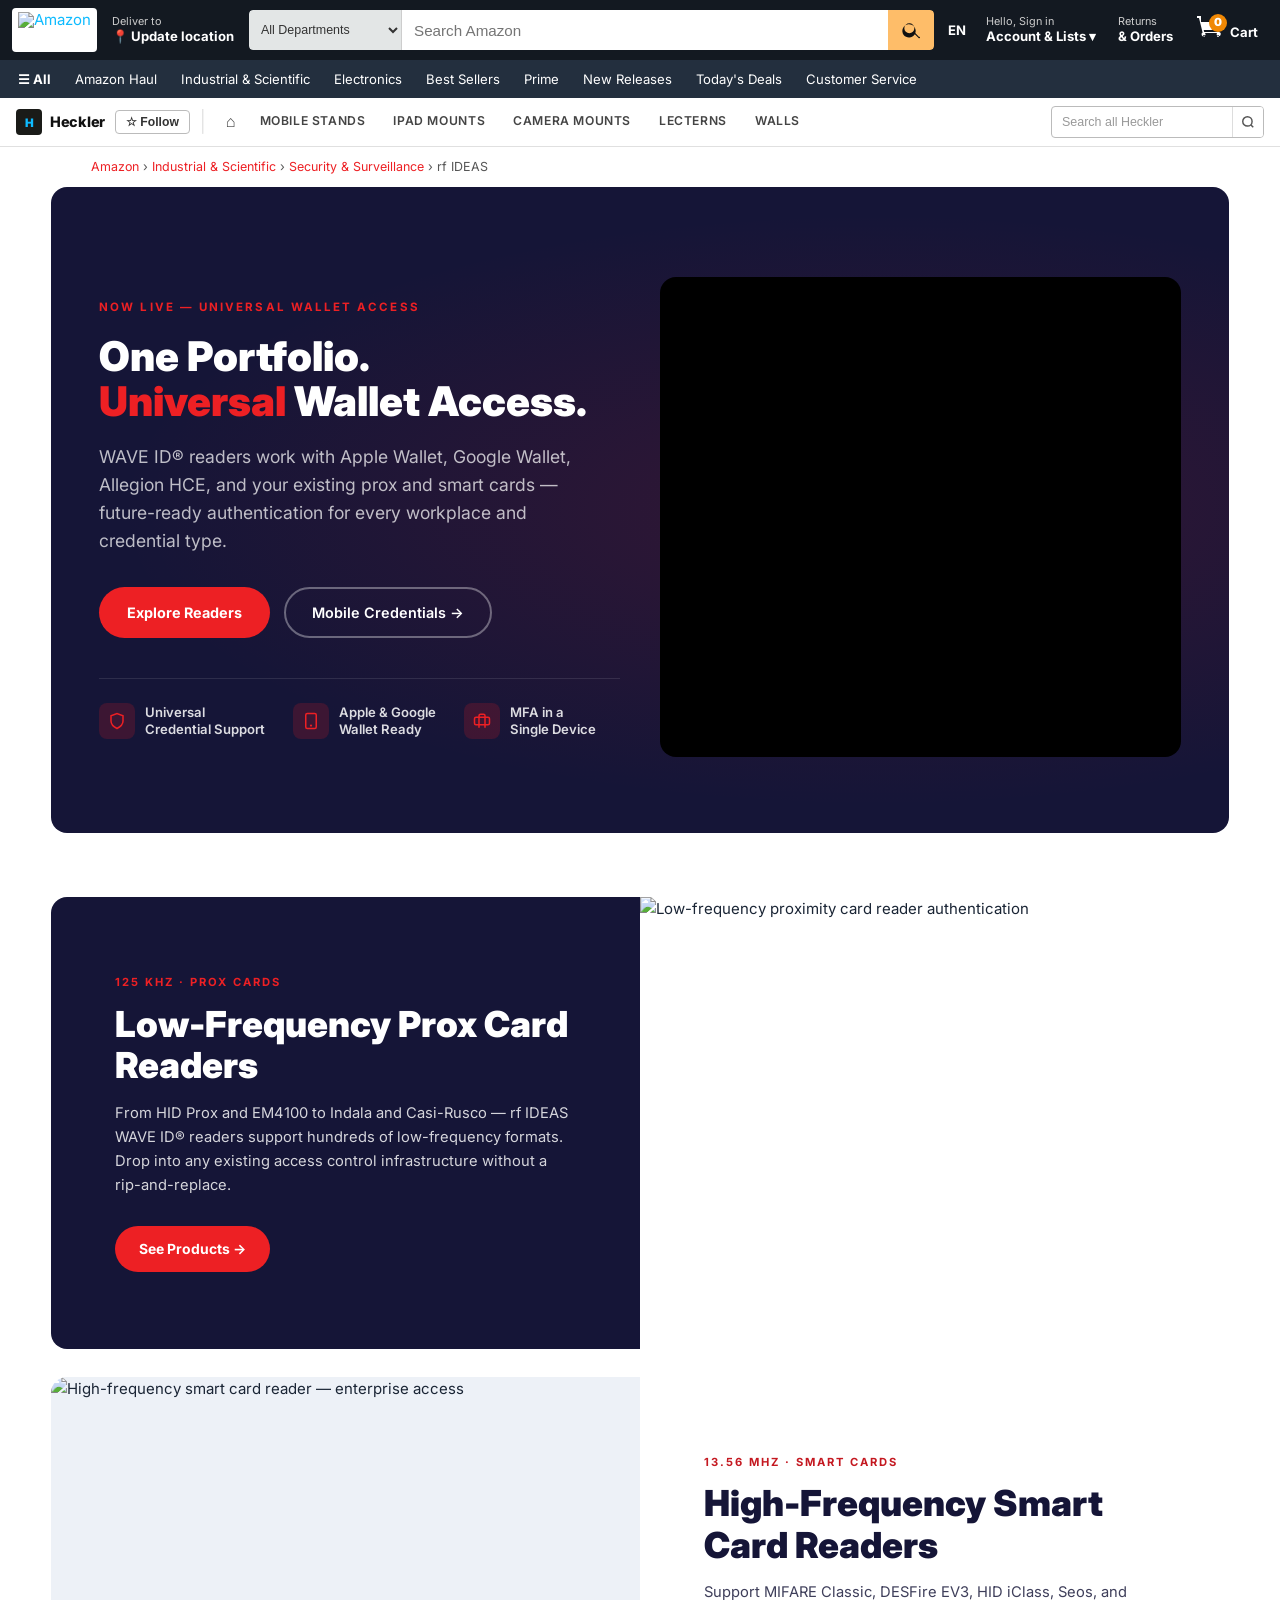
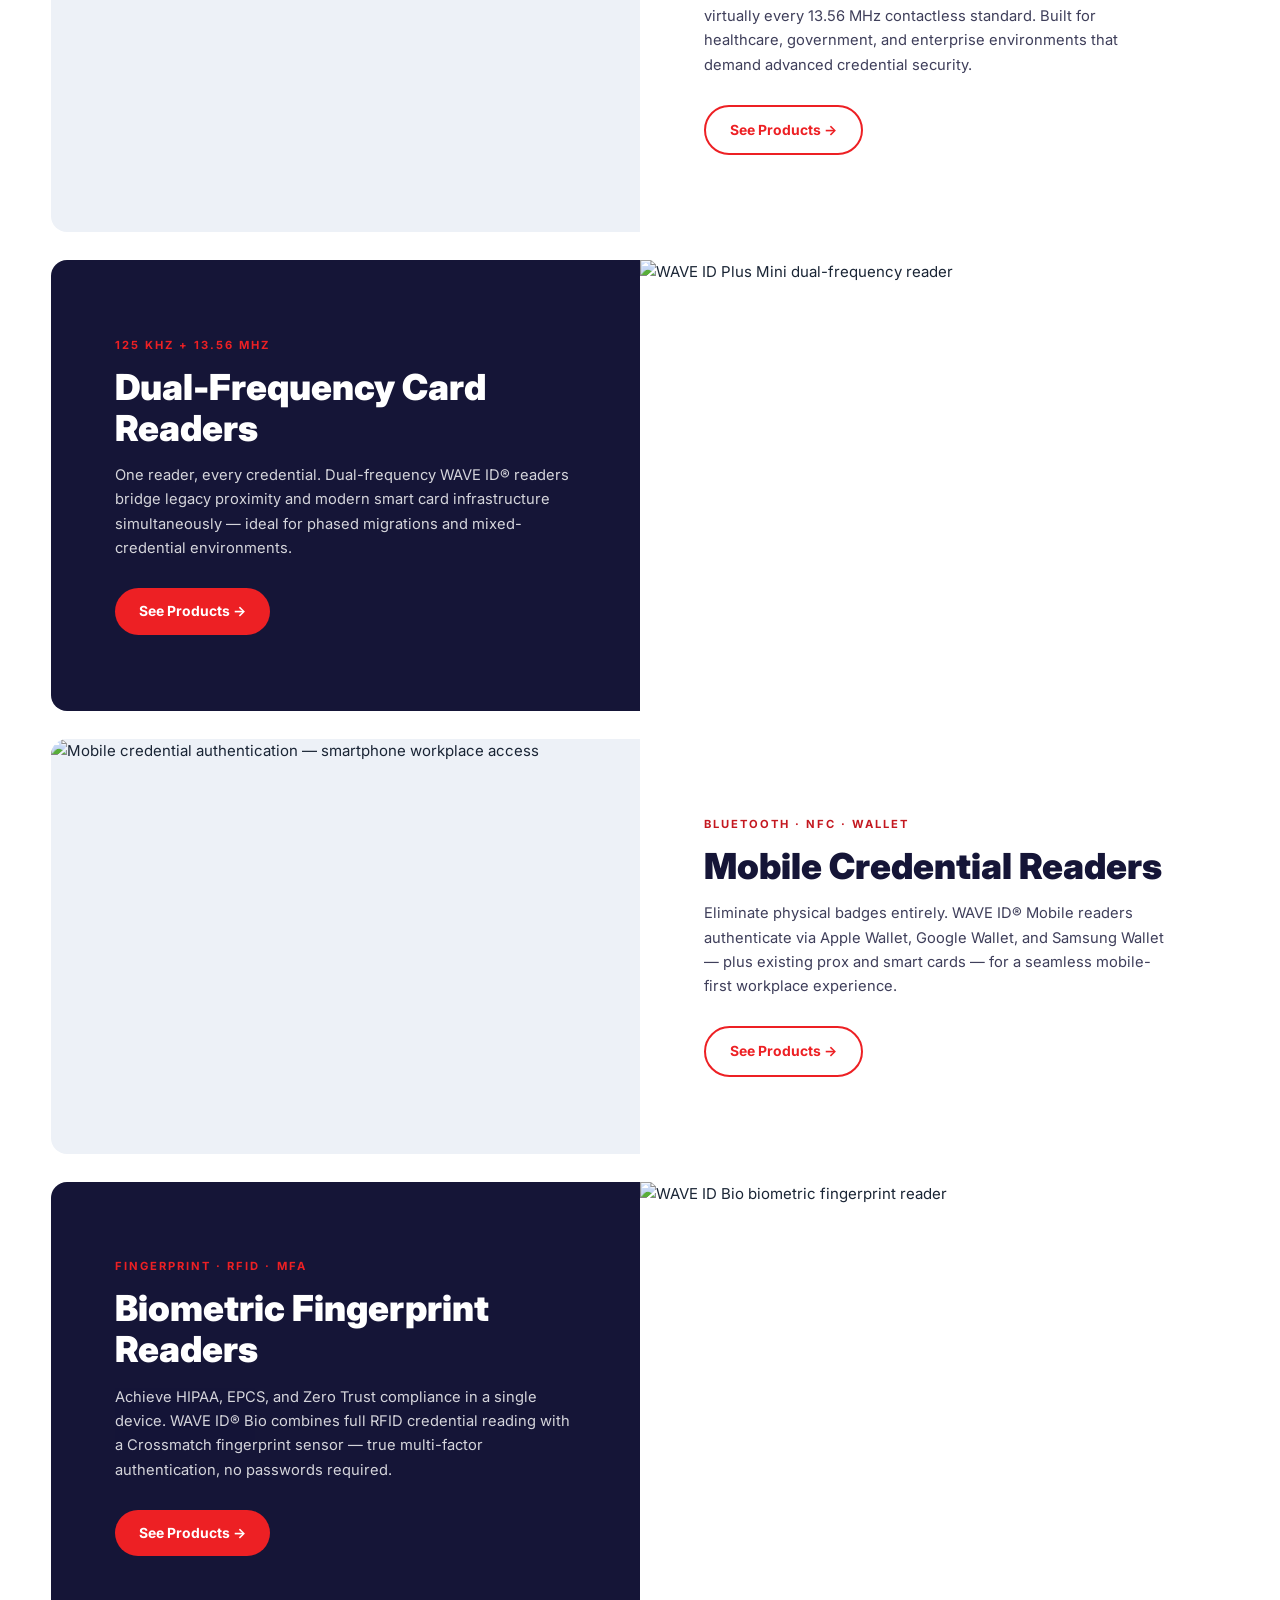
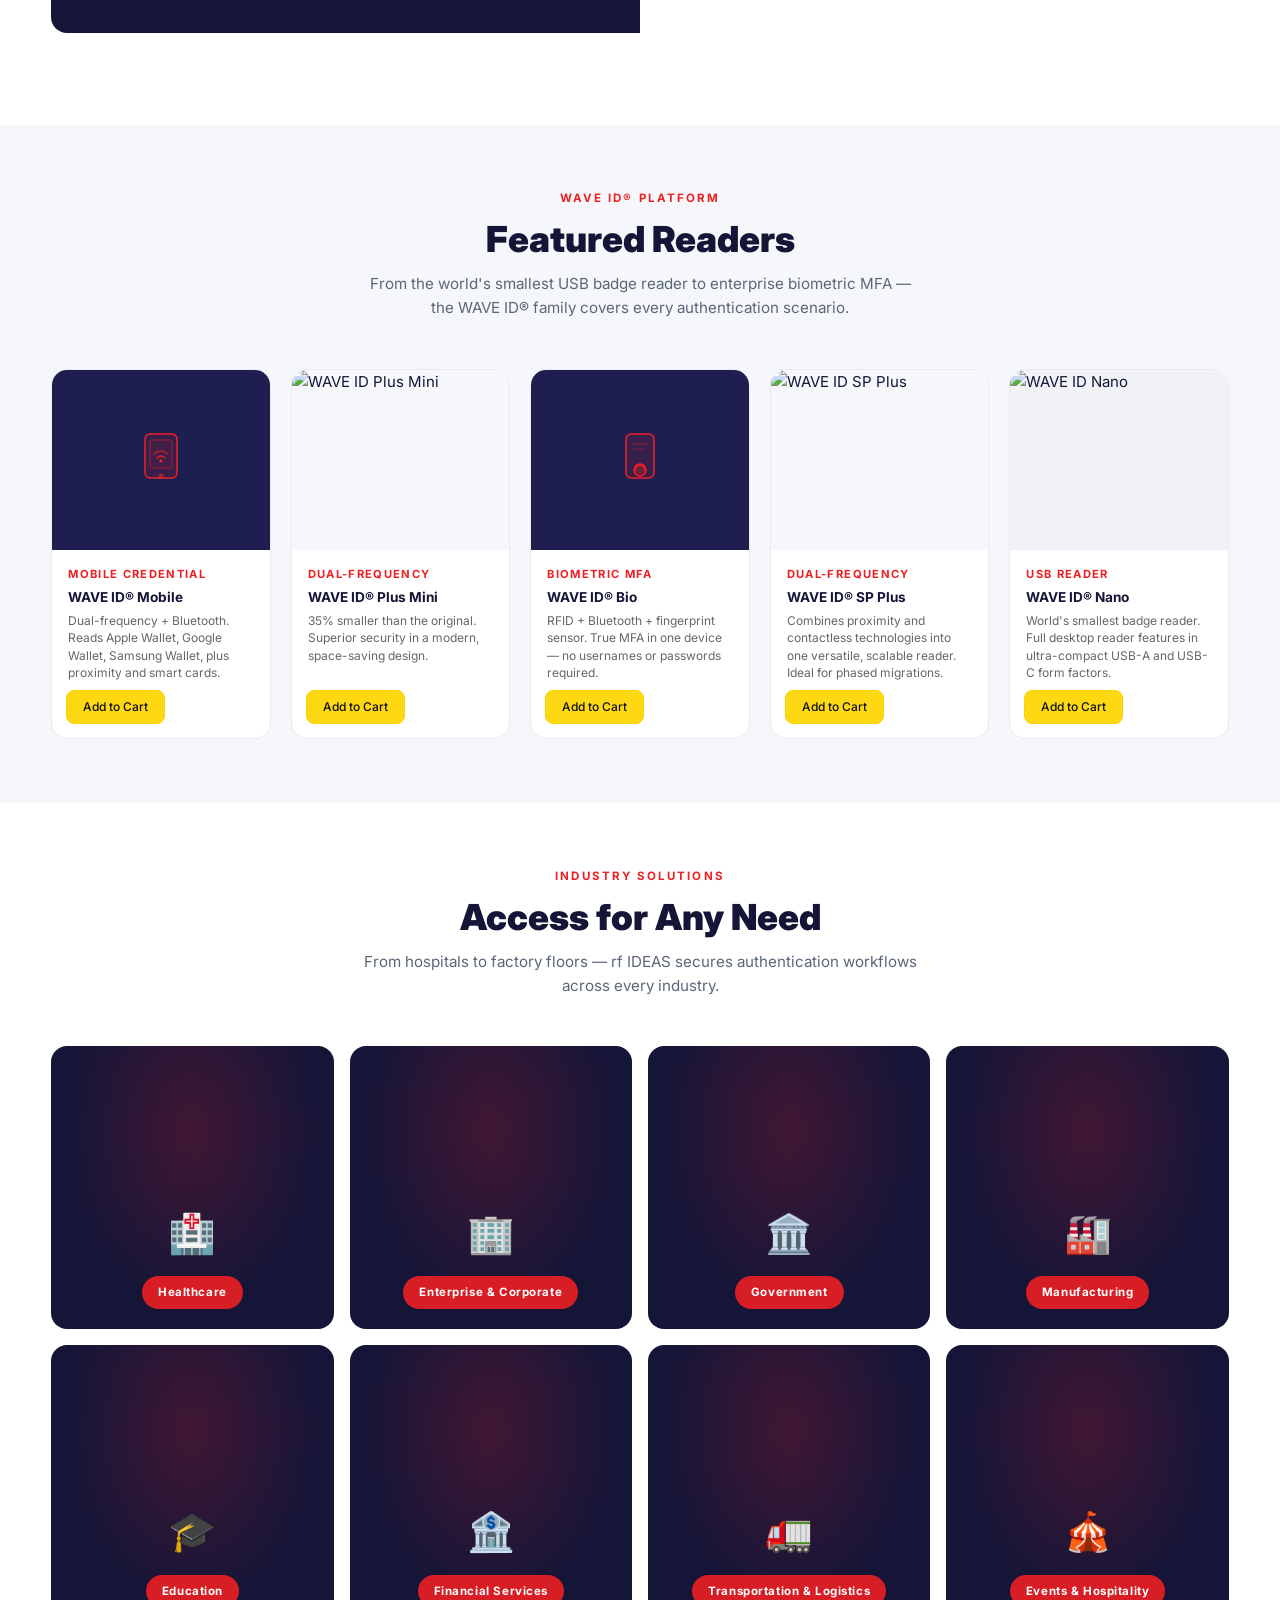
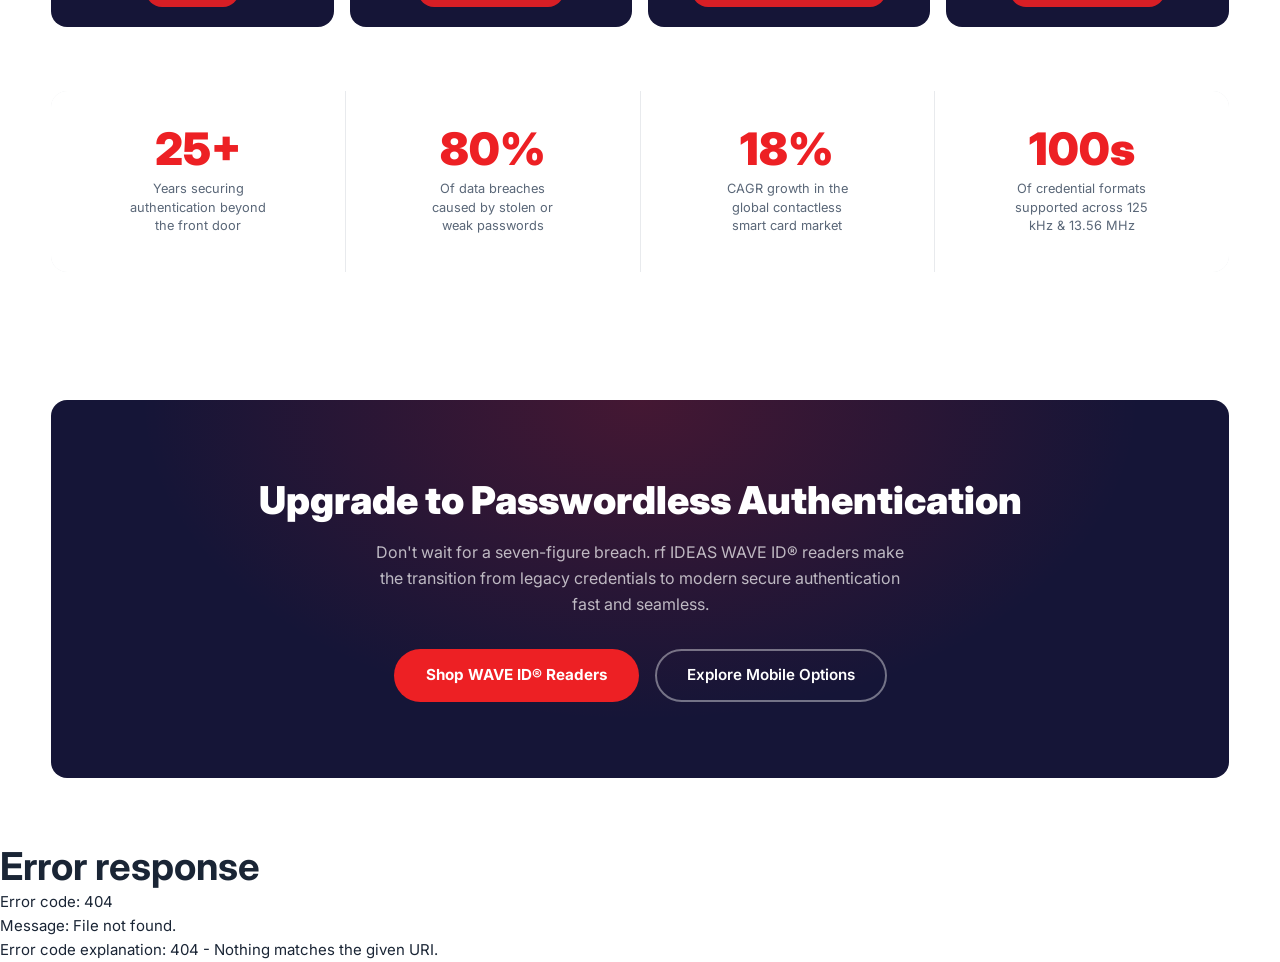
==== commit 486c056d: "Replace WAVE ID Nano SVG placeholders with real product image Updates Nano card image across index, " ====
--- a/index.html
+++ b/index.html
@@ -424,13 +424,8 @@
     </div>
 
     <div class="hk-card">
-      <div class="hk-card-img" style="background:#1E1F50; display:flex; align-items:center; justify-content:center;">
-        <svg width="72" height="72" viewBox="0 0 72 72" fill="none">
-          <rect x="28" y="16" width="16" height="40" rx="3" fill="rgba(237,32,36,0.12)" stroke="#ED2024" stroke-width="1.5"/>
-          <rect x="32" y="52" width="8" height="6" rx="1.5" fill="#ED2024" opacity=".7"/>
-          <circle cx="36" cy="28" r="4" fill="none" stroke="#ED2024" stroke-width="1.5" opacity=".6"/>
-          <line x1="36" y1="8" x2="36" y2="16" stroke="#ED2024" stroke-width="2" stroke-linecap="round" opacity=".5"/>
-        </svg>
+      <div class="hk-card-img" style="background:#f0f2f5;">
+        <img src="https://www.rfideas.com/sites/default/files/styles/content_area/public/2025-09/WAVE%20ID%C2%AE%20Nano_500x500.png?itok=gltm-TCo" alt="WAVE ID Nano">
       </div>
       <div class="hk-card-body">
         <div class="hk-card-model">USB Reader</div>
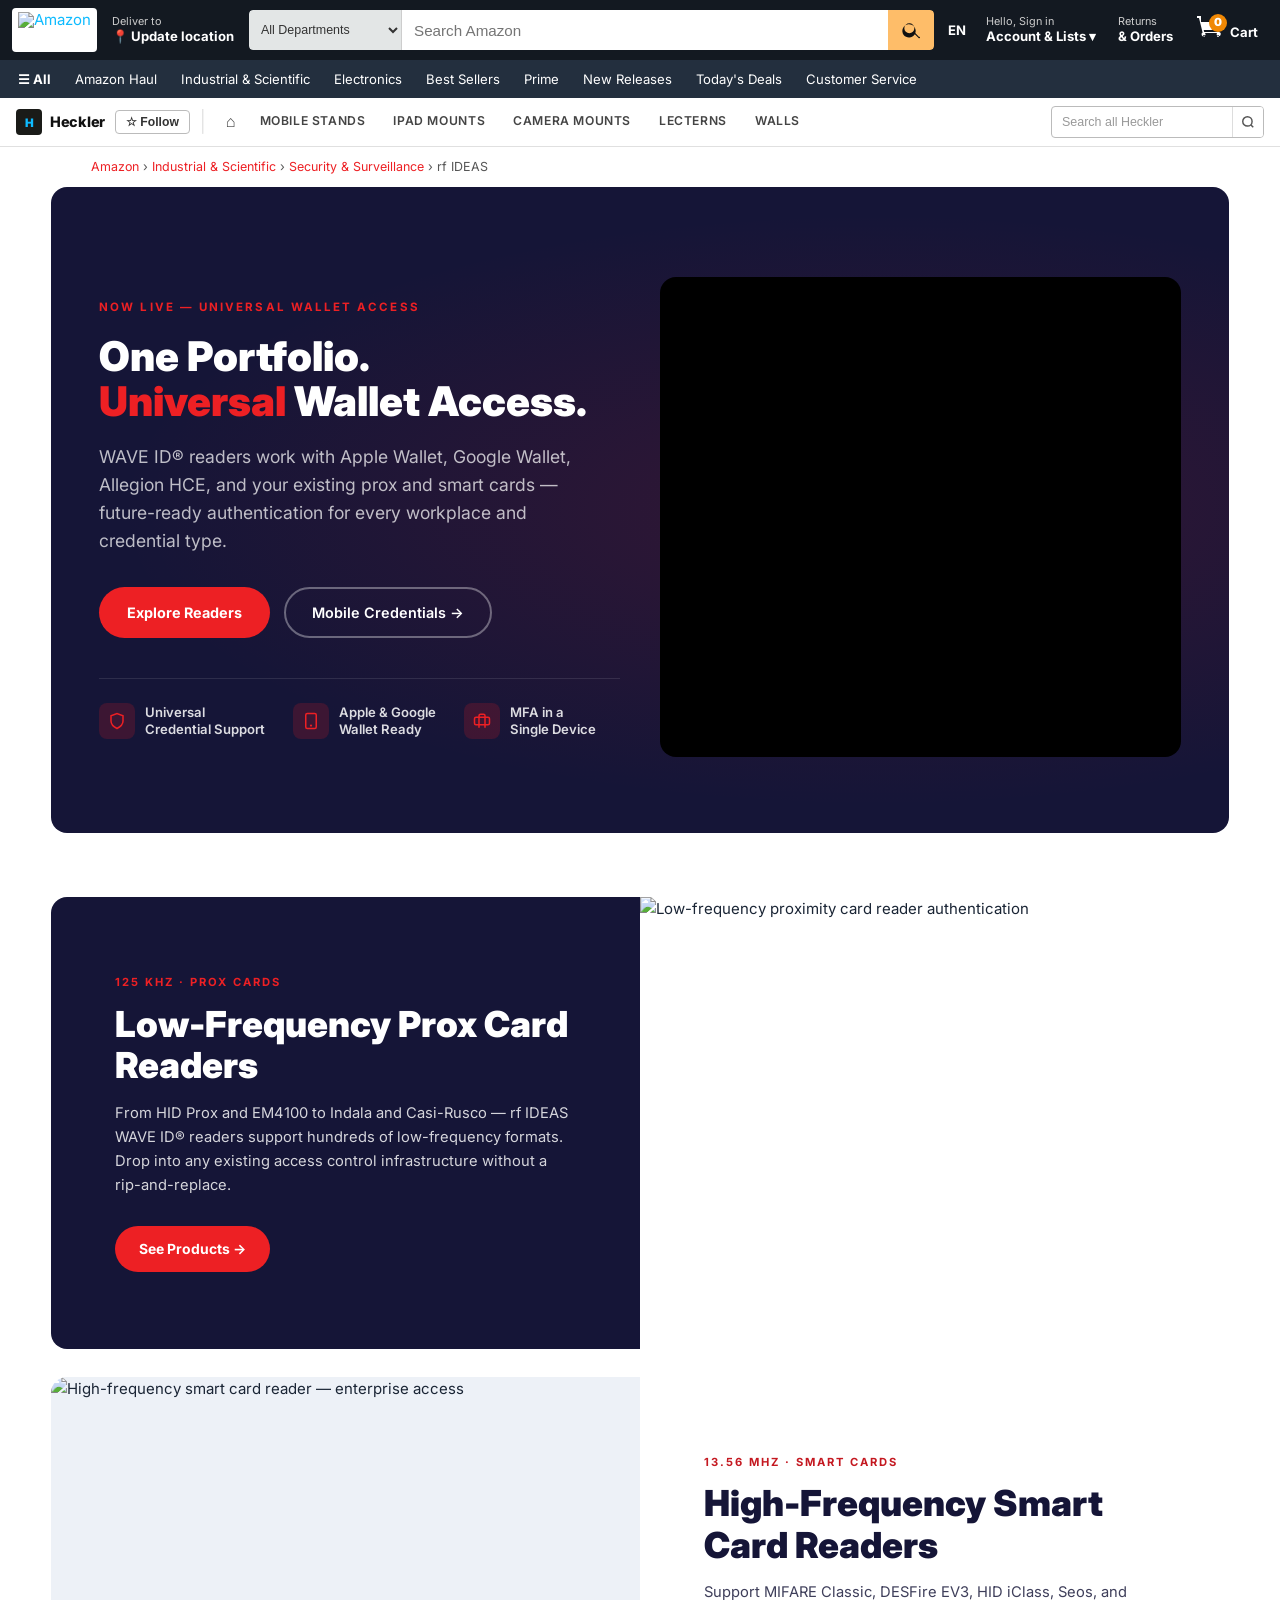
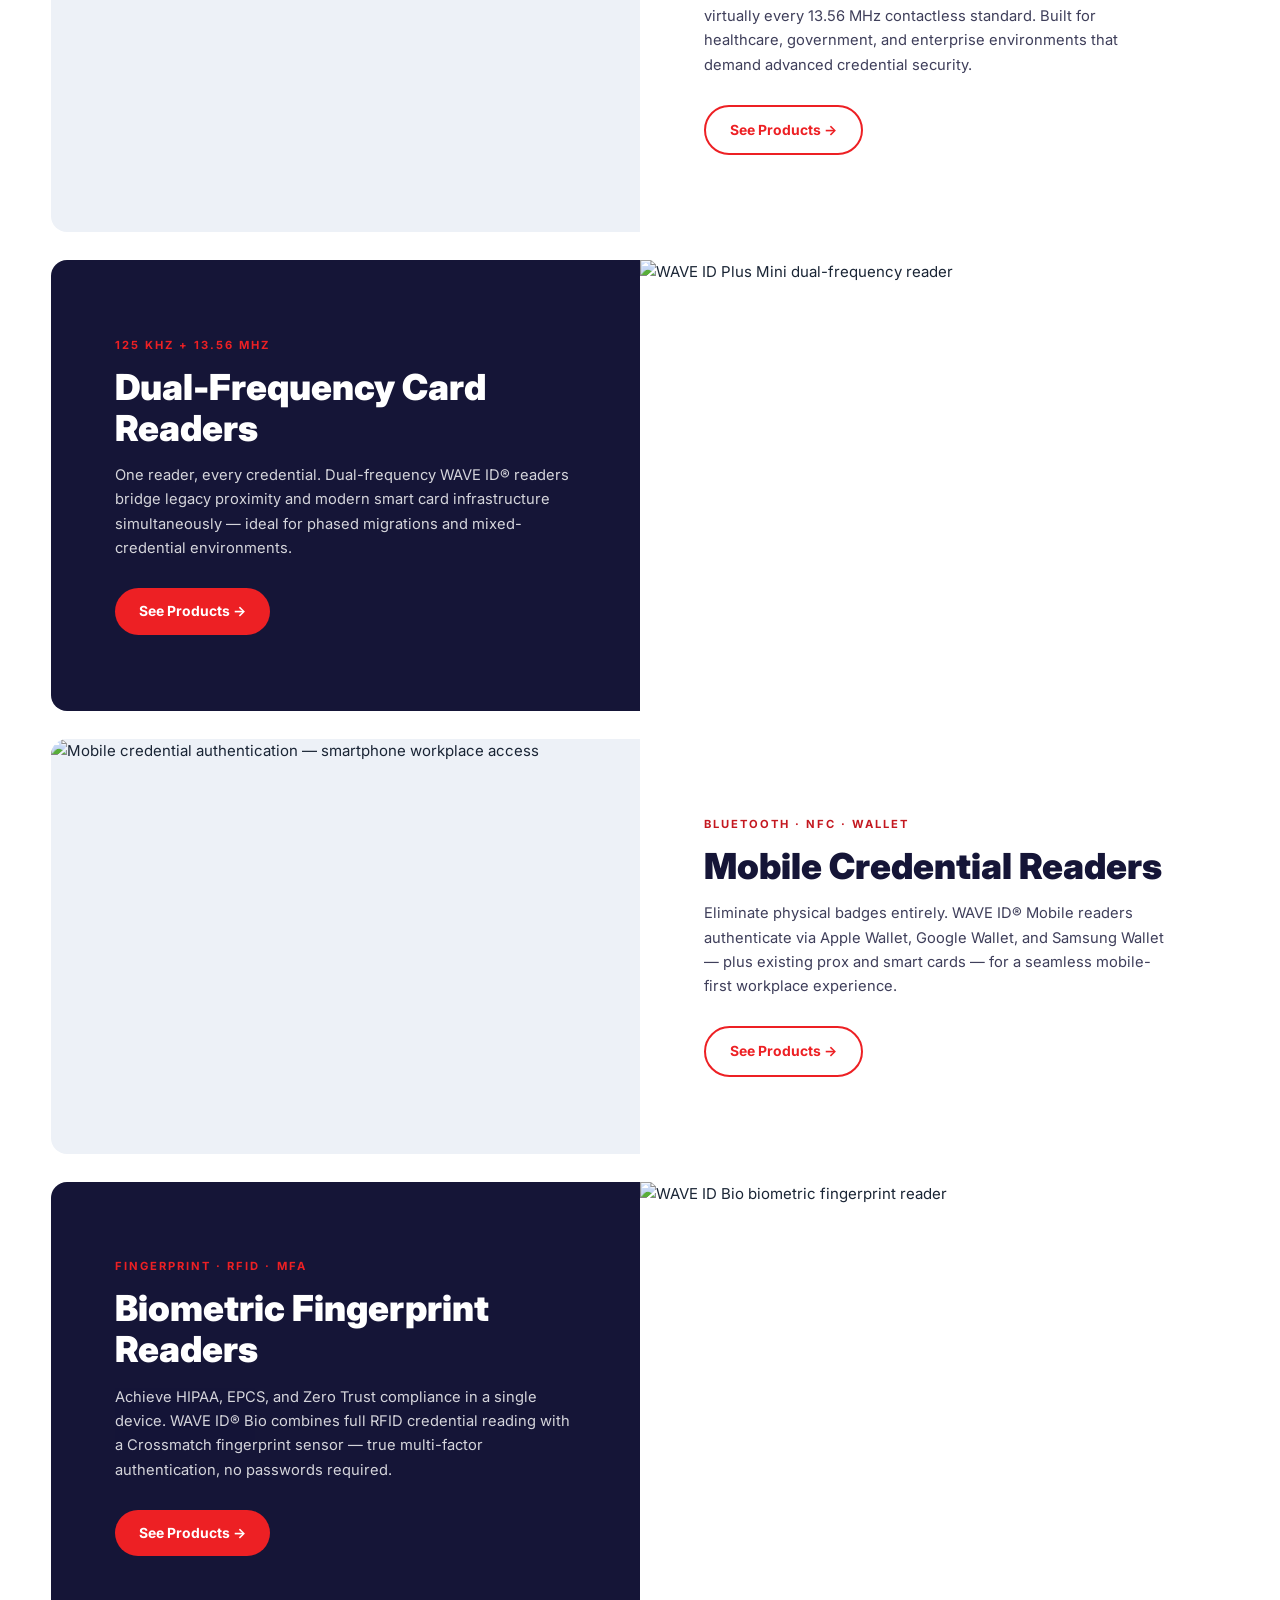
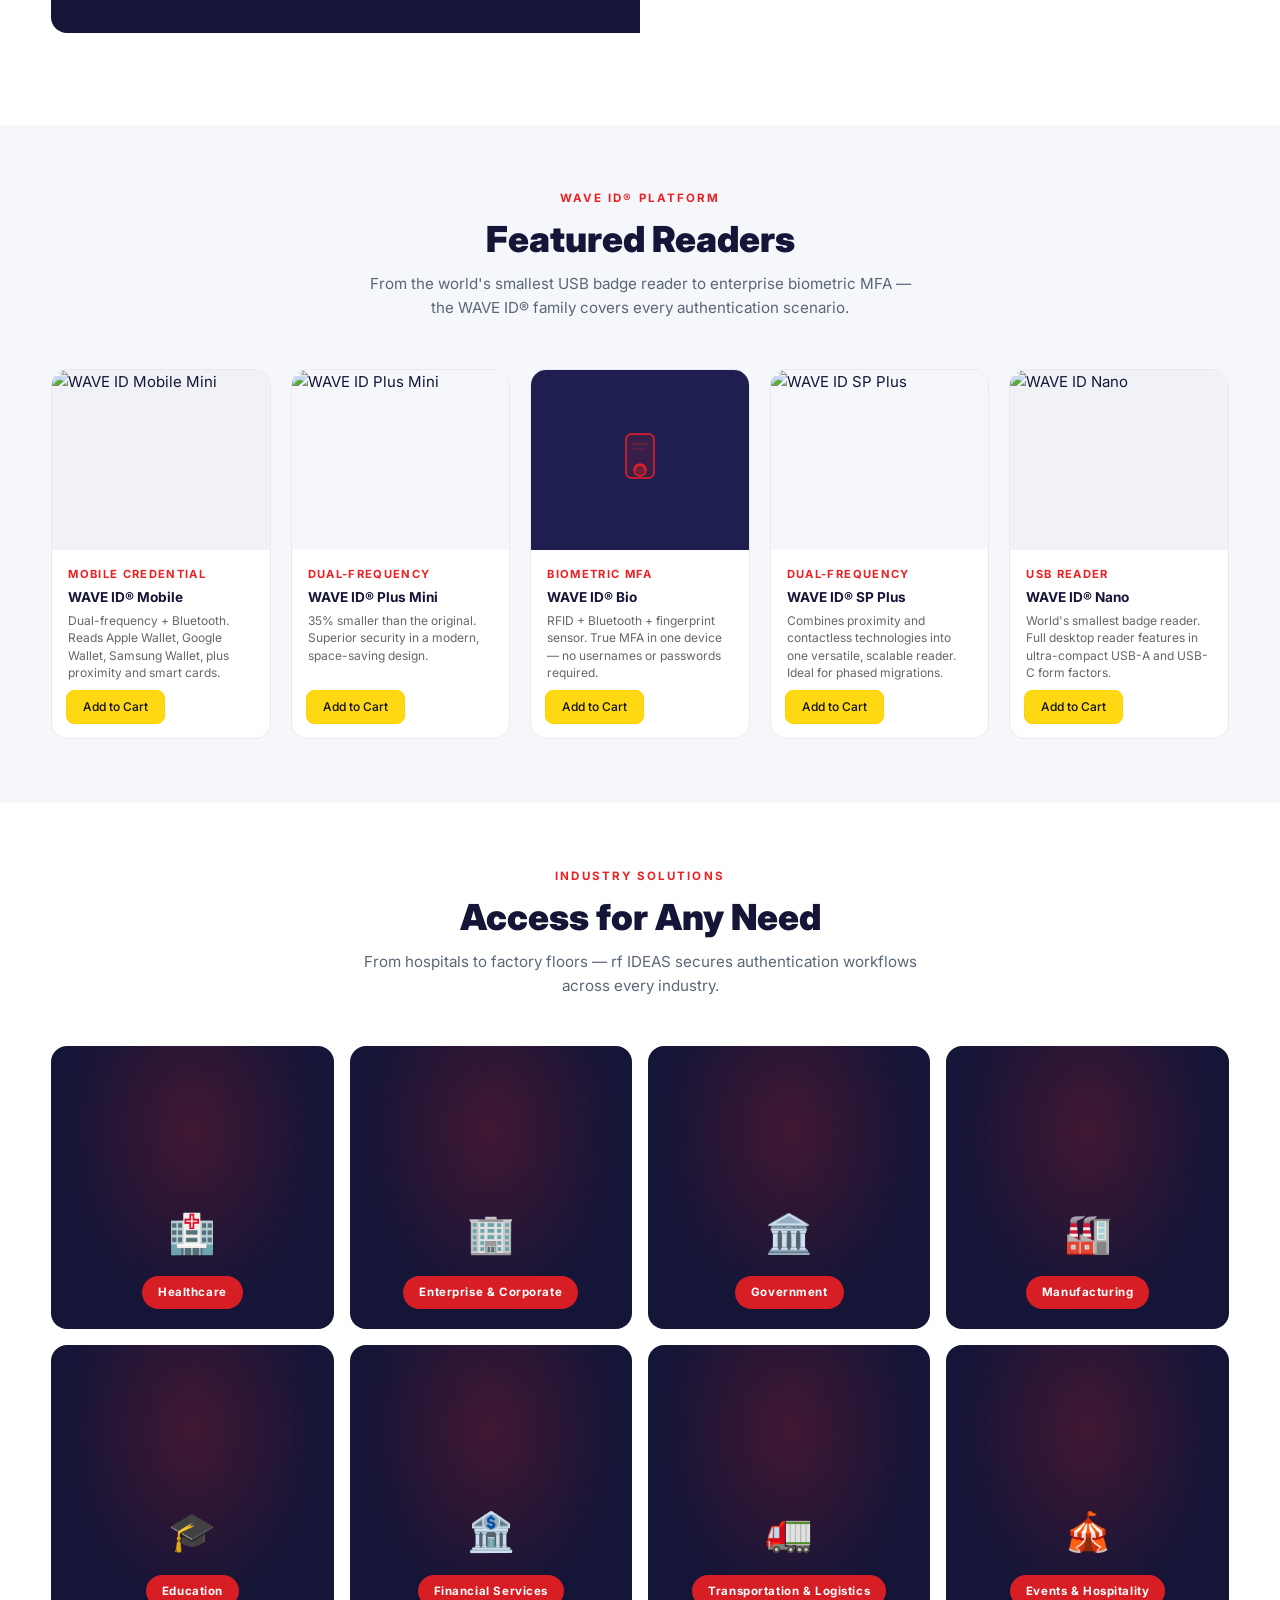
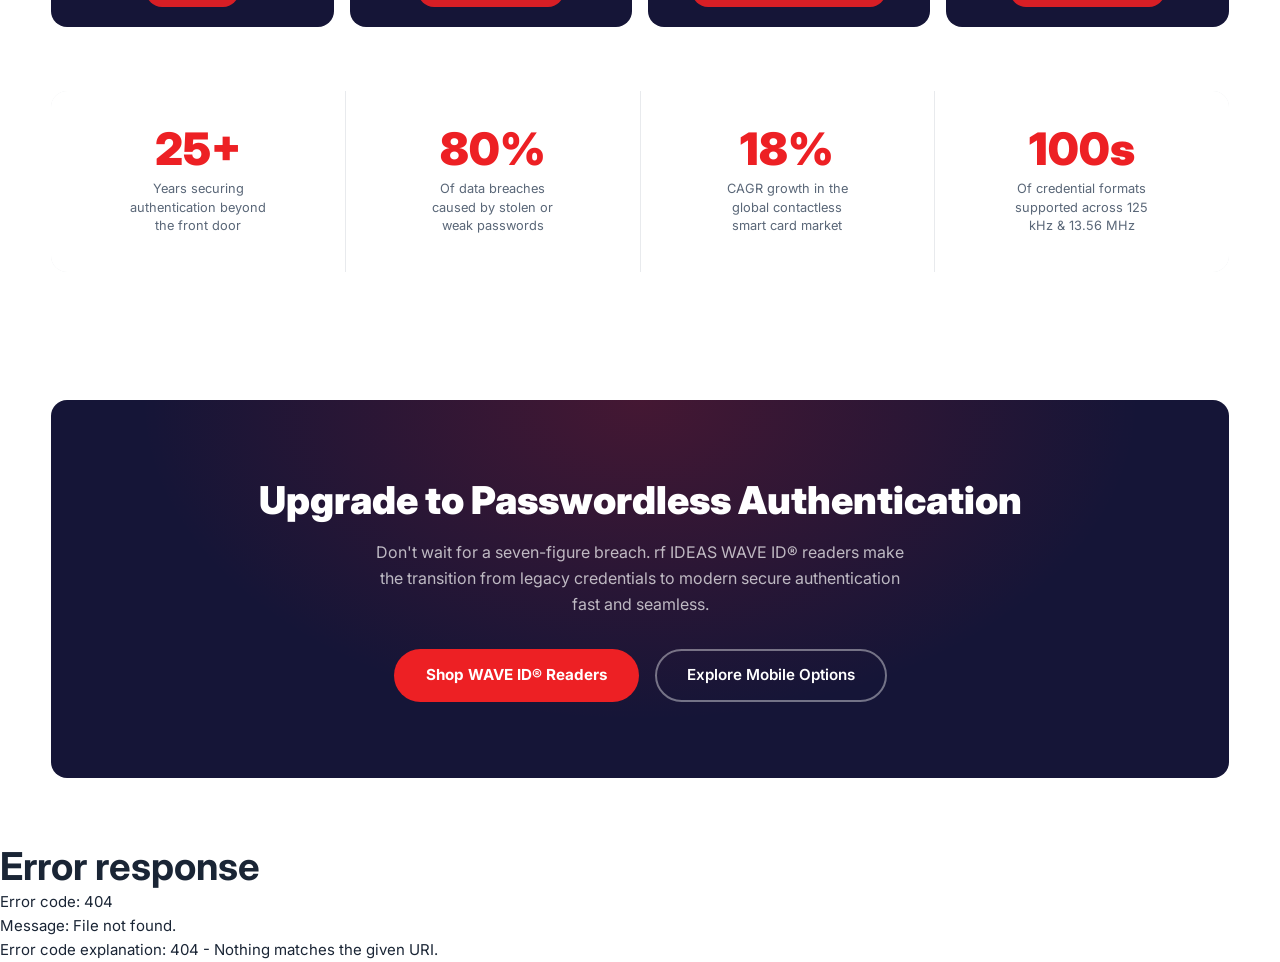
==== commit 40316048: "Replace WAVE ID Mobile SVG placeholders with real product image Updates Mobile card on index and spo" ====
--- a/index.html
+++ b/index.html
@@ -363,15 +363,8 @@
   <div class="hk-product-grid hk-product-grid--5">
 
     <div class="hk-card">
-      <div class="hk-card-img" style="background:#1E1F50; display:flex; align-items:center; justify-content:center;">
-        <svg width="72" height="72" viewBox="0 0 72 72" fill="none">
-          <rect x="20" y="10" width="32" height="44" rx="5" fill="rgba(237,32,36,0.12)" stroke="#ED2024" stroke-width="1.5"/>
-          <rect x="25" y="16" width="22" height="28" rx="2" fill="rgba(237,32,36,0.08)" stroke="#ED2024" stroke-width="1" opacity=".6"/>
-          <circle cx="36" cy="52" r="2.5" fill="#ED2024" opacity=".6"/>
-          <path d="M29 30 Q36 24 43 30" stroke="#ED2024" stroke-width="1.5" stroke-linecap="round" fill="none" opacity=".7"/>
-          <path d="M32 34 Q36 30 40 34" stroke="#ED2024" stroke-width="1.5" stroke-linecap="round" fill="none" opacity=".9"/>
-          <circle cx="36" cy="37" r="1.5" fill="#ED2024"/>
-        </svg>
+      <div class="hk-card-img" style="background:#f0f2f5;">
+        <img src="https://www.rfideas.com/sites/default/files/styles/content_area/public/2025-10/wave_id_plus_mobile_mini_v2.png?itok=L1jbfNnv" alt="WAVE ID Mobile Mini">
       </div>
       <div class="hk-card-body">
         <div class="hk-card-model">Mobile Credential</div>
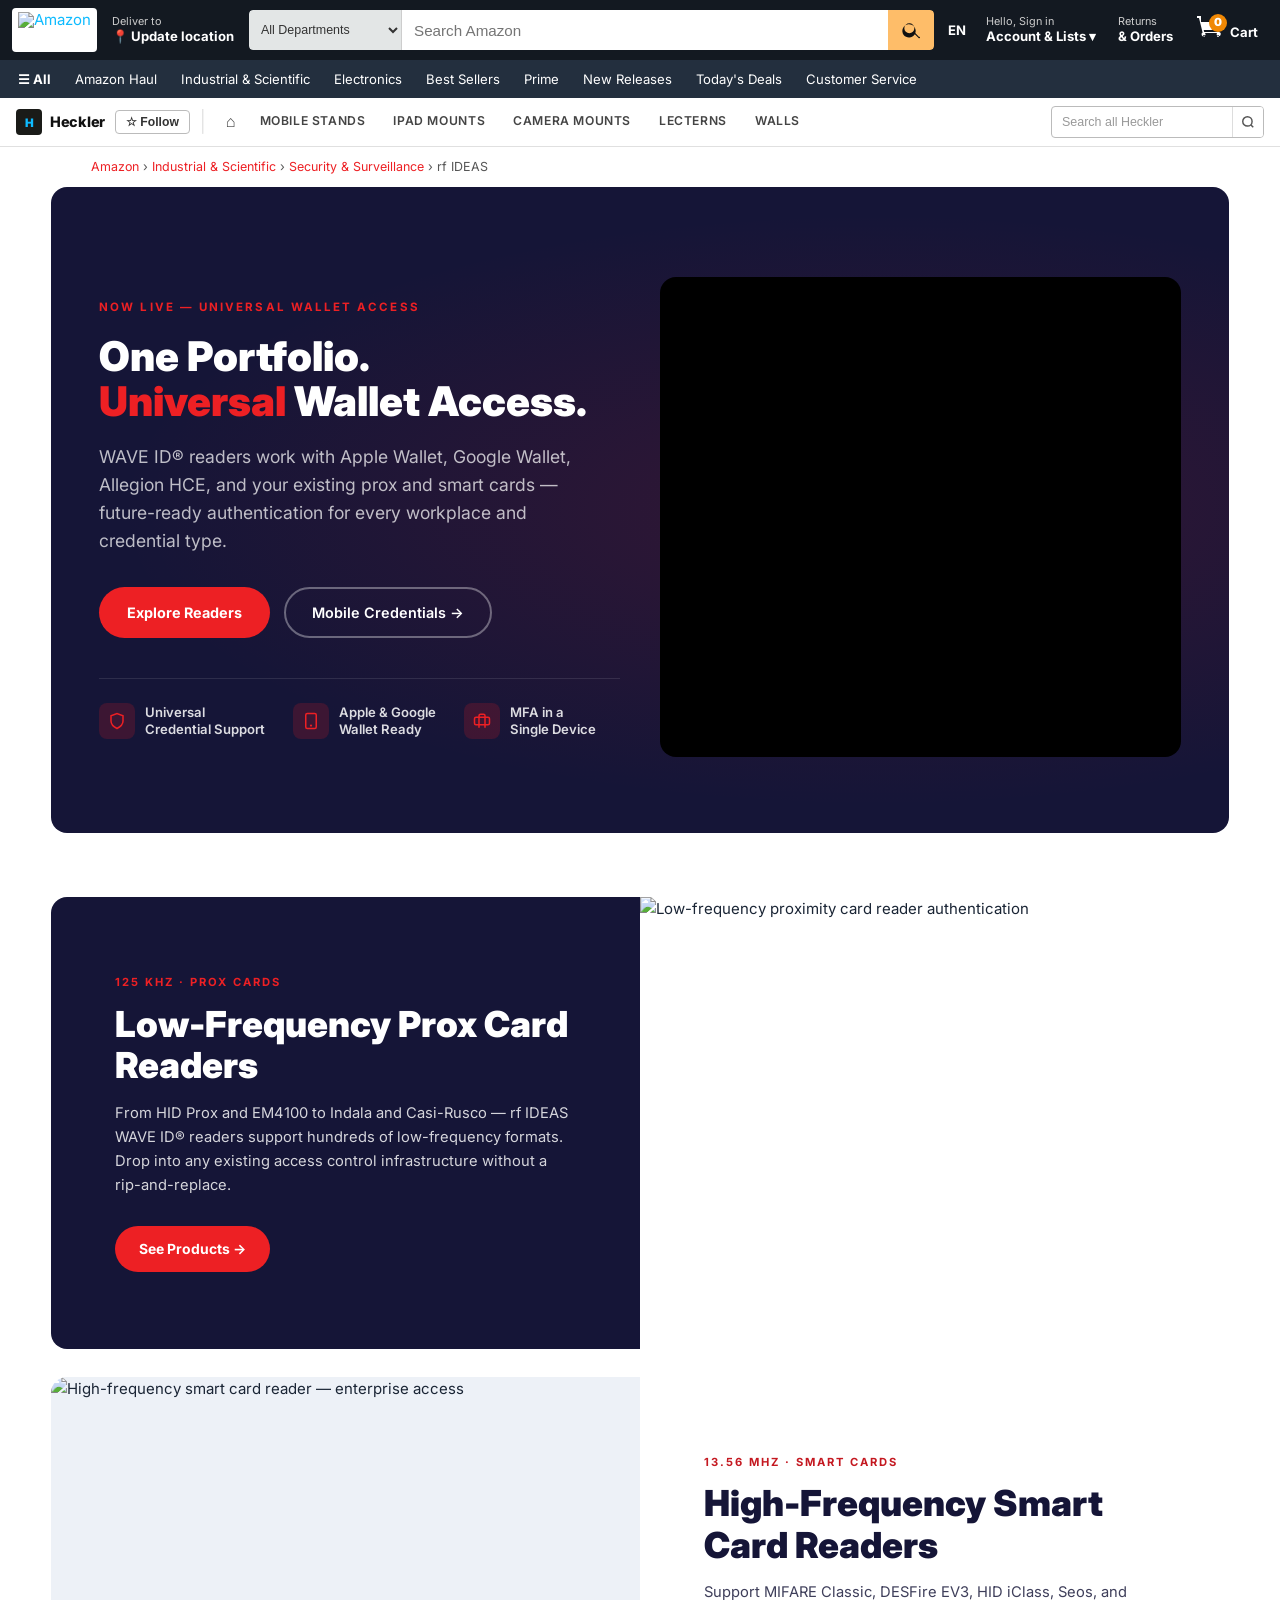
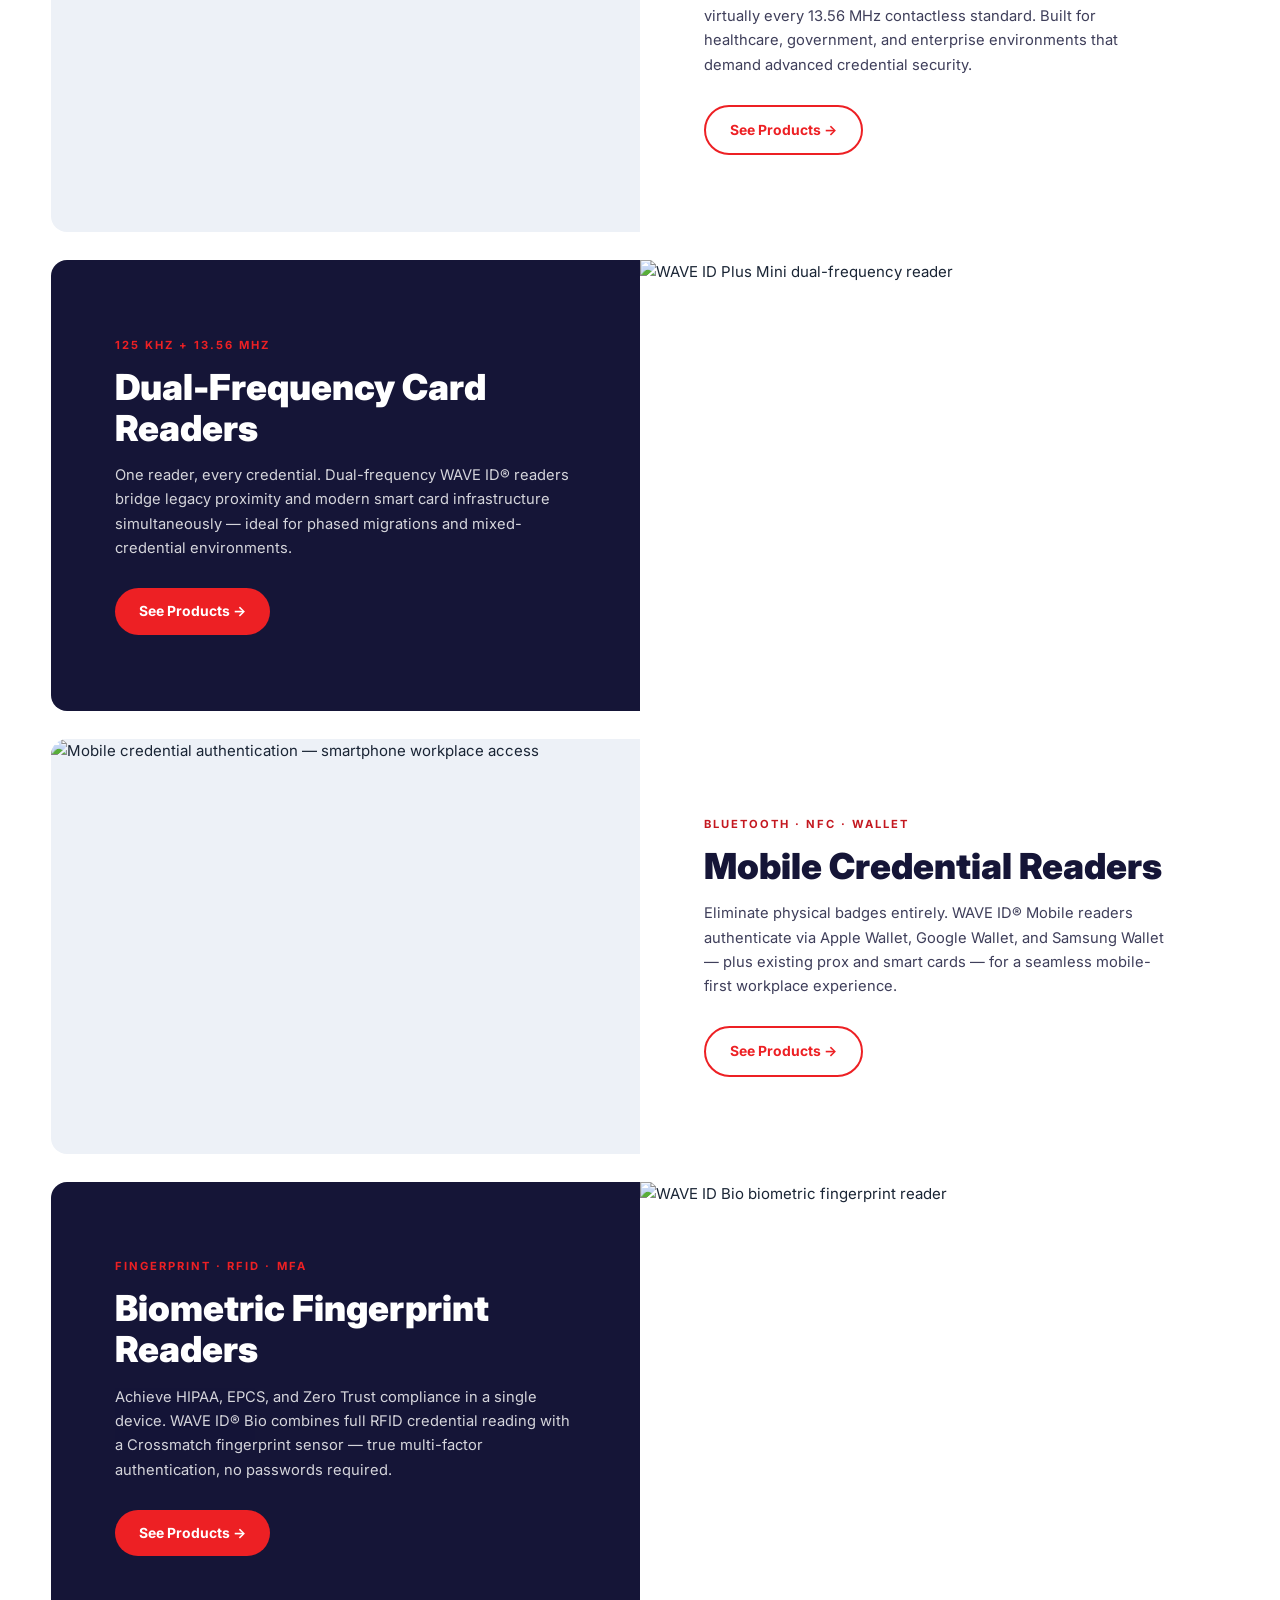
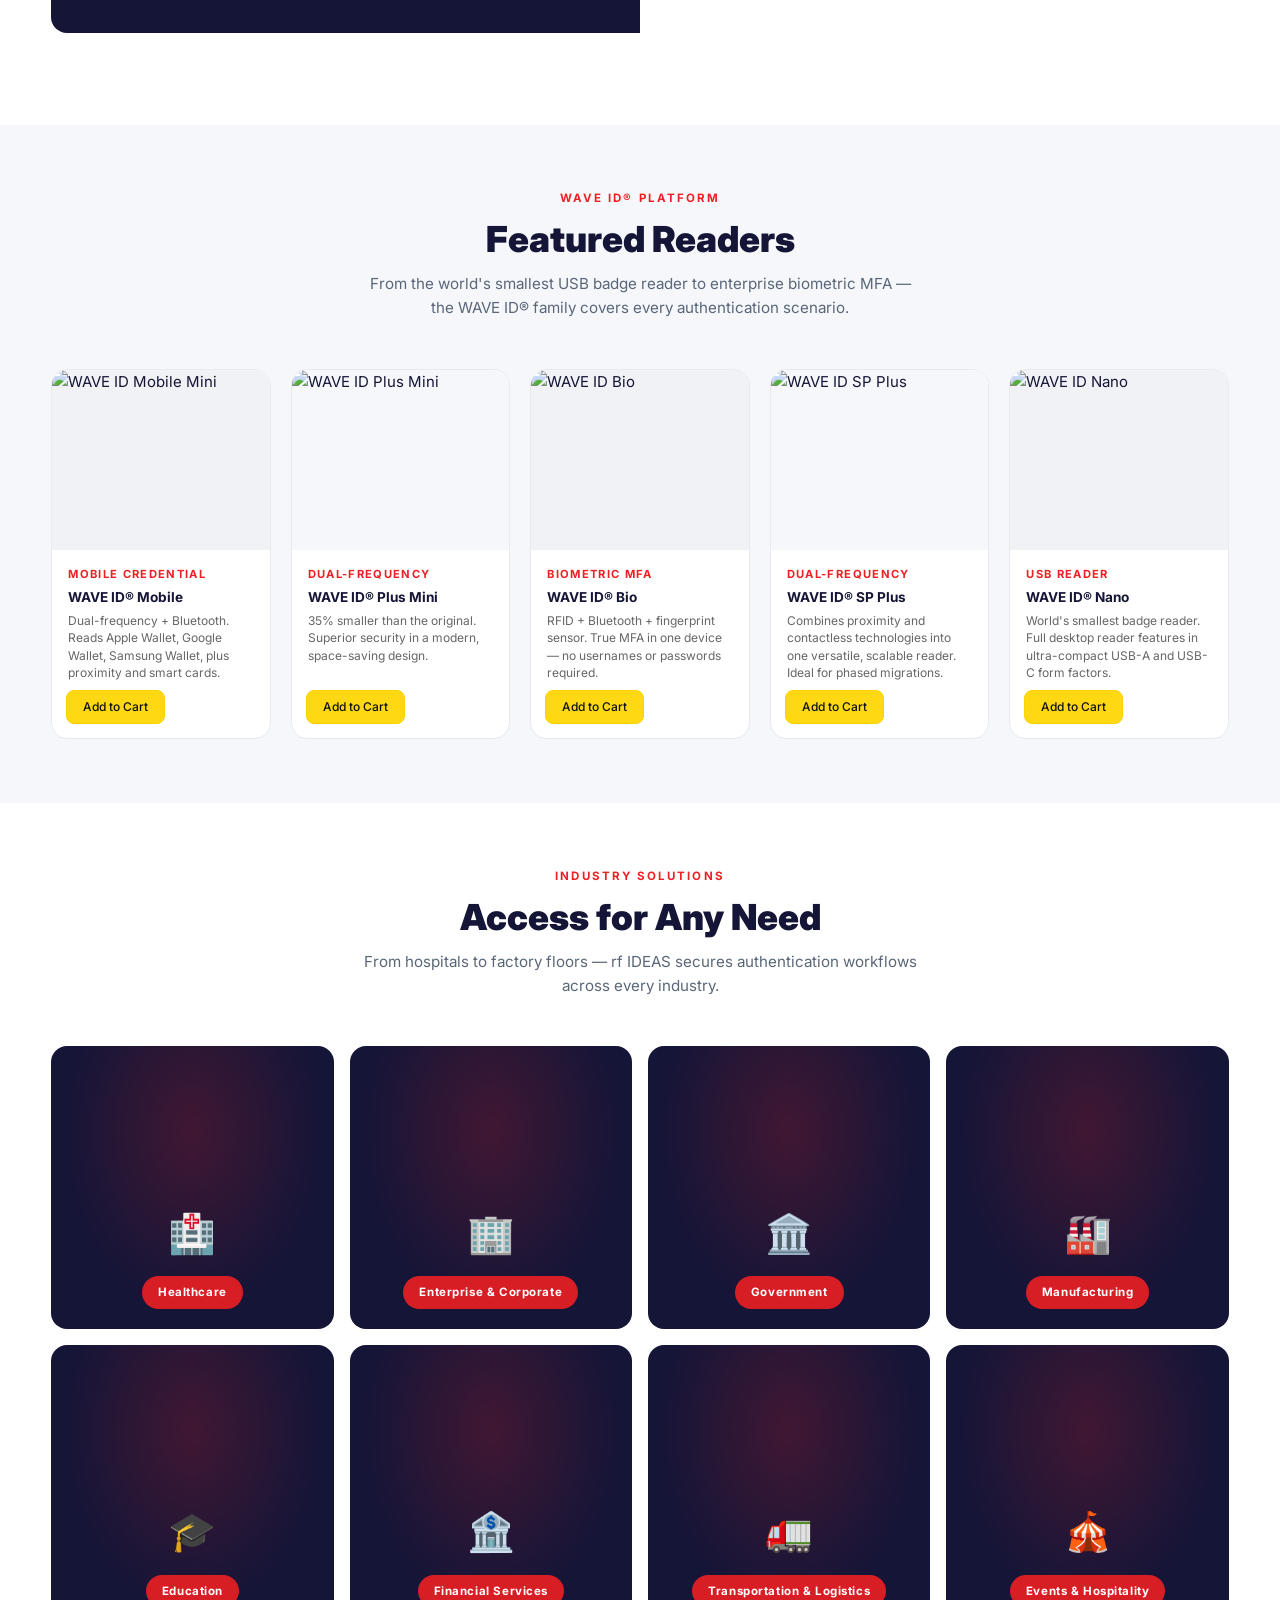
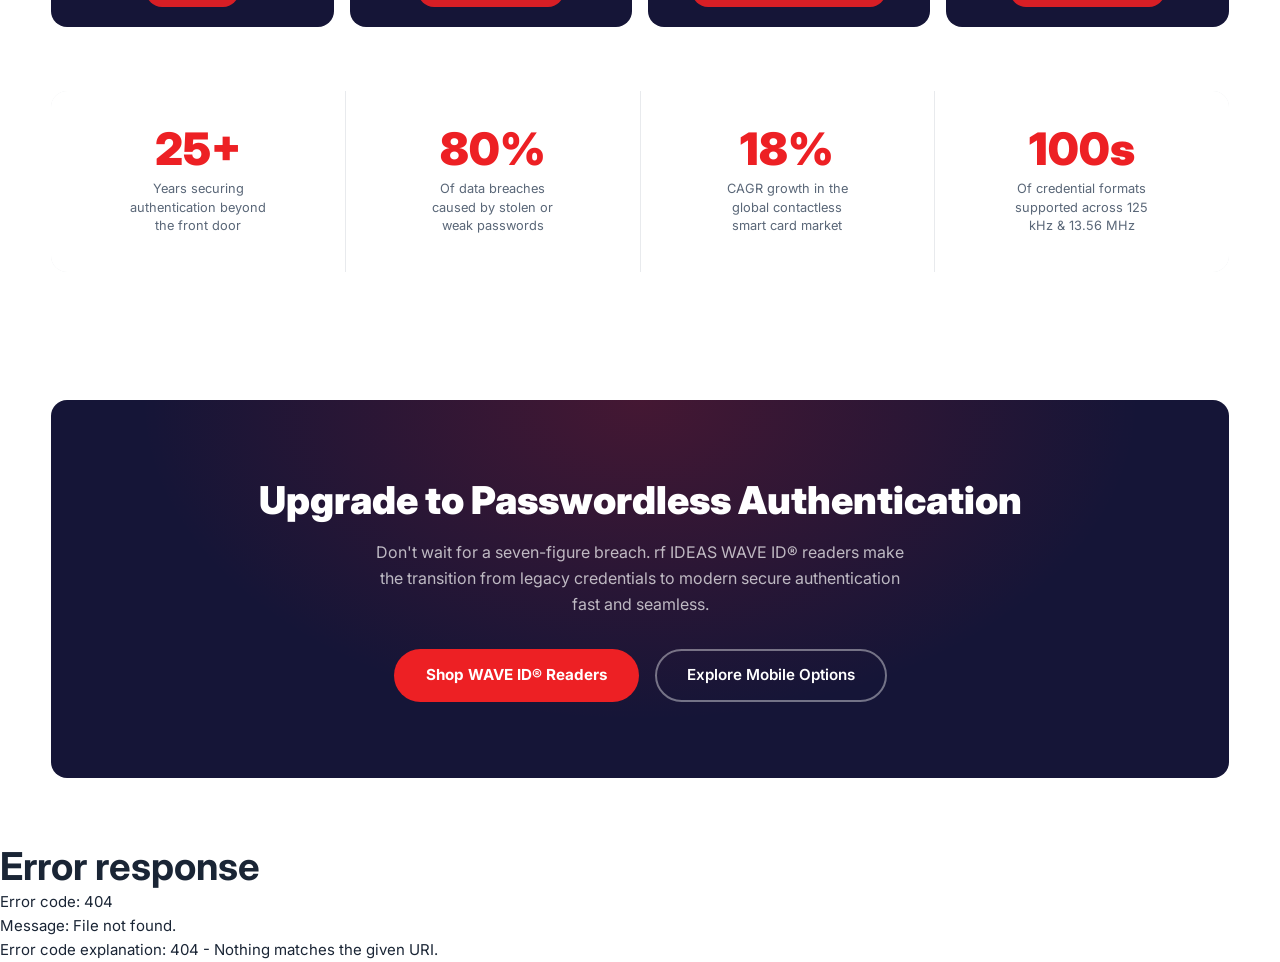
==== commit d079fbb4: "Replace WAVE ID Bio SVG/old image with 2025 product shot Updates Bio card on index and spotlight pan" ====
--- a/index.html
+++ b/index.html
@@ -387,14 +387,8 @@
     </div>
 
     <div class="hk-card">
-      <div class="hk-card-img" style="background:#1E1F50; display:flex; align-items:center; justify-content:center;">
-        <svg width="72" height="72" viewBox="0 0 72 72" fill="none">
-          <rect x="22" y="10" width="28" height="44" rx="5" fill="rgba(237,32,36,0.12)" stroke="#ED2024" stroke-width="1.5"/>
-          <circle cx="36" cy="46" r="6" fill="rgba(237,32,36,0.3)" stroke="#ED2024" stroke-width="1.5"/>
-          <path d="M31 46a5 5 0 0 1 10 0" stroke="#ED2024" stroke-width="1.5" stroke-linecap="round"/>
-          <line x1="28" y1="20" x2="44" y2="20" stroke="#ED2024" stroke-width="1" stroke-linecap="round" opacity=".5"/>
-          <line x1="28" y1="25" x2="40" y2="25" stroke="#ED2024" stroke-width="1" stroke-linecap="round" opacity=".35"/>
-        </svg>
+      <div class="hk-card-img" style="background:#f0f2f5;">
+        <img src="https://www.rfideas.com/sites/default/files/styles/content_area/public/2025-09/Wave%20ID%20Bio_Front_0010_0_500.png?itok=S0kPbz0A" alt="WAVE ID Bio">
       </div>
       <div class="hk-card-body">
         <div class="hk-card-model">Biometric MFA</div>
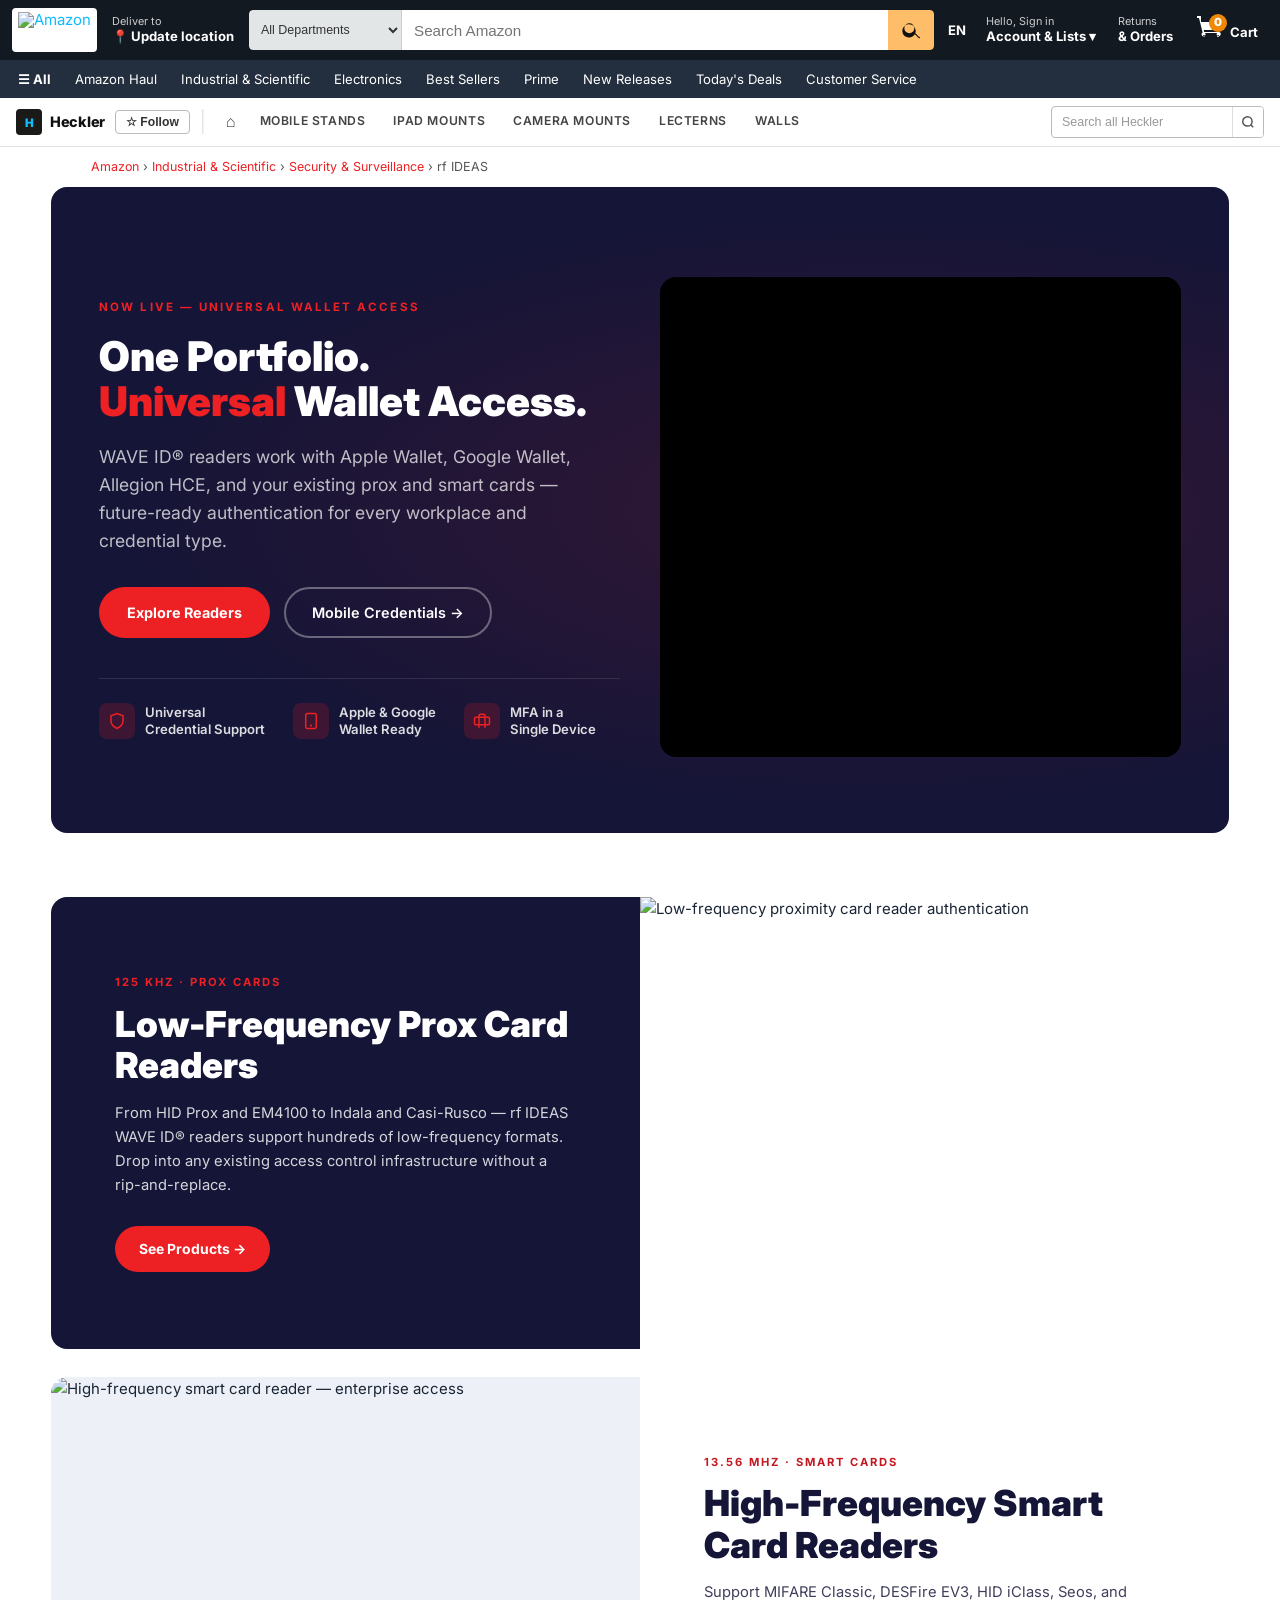
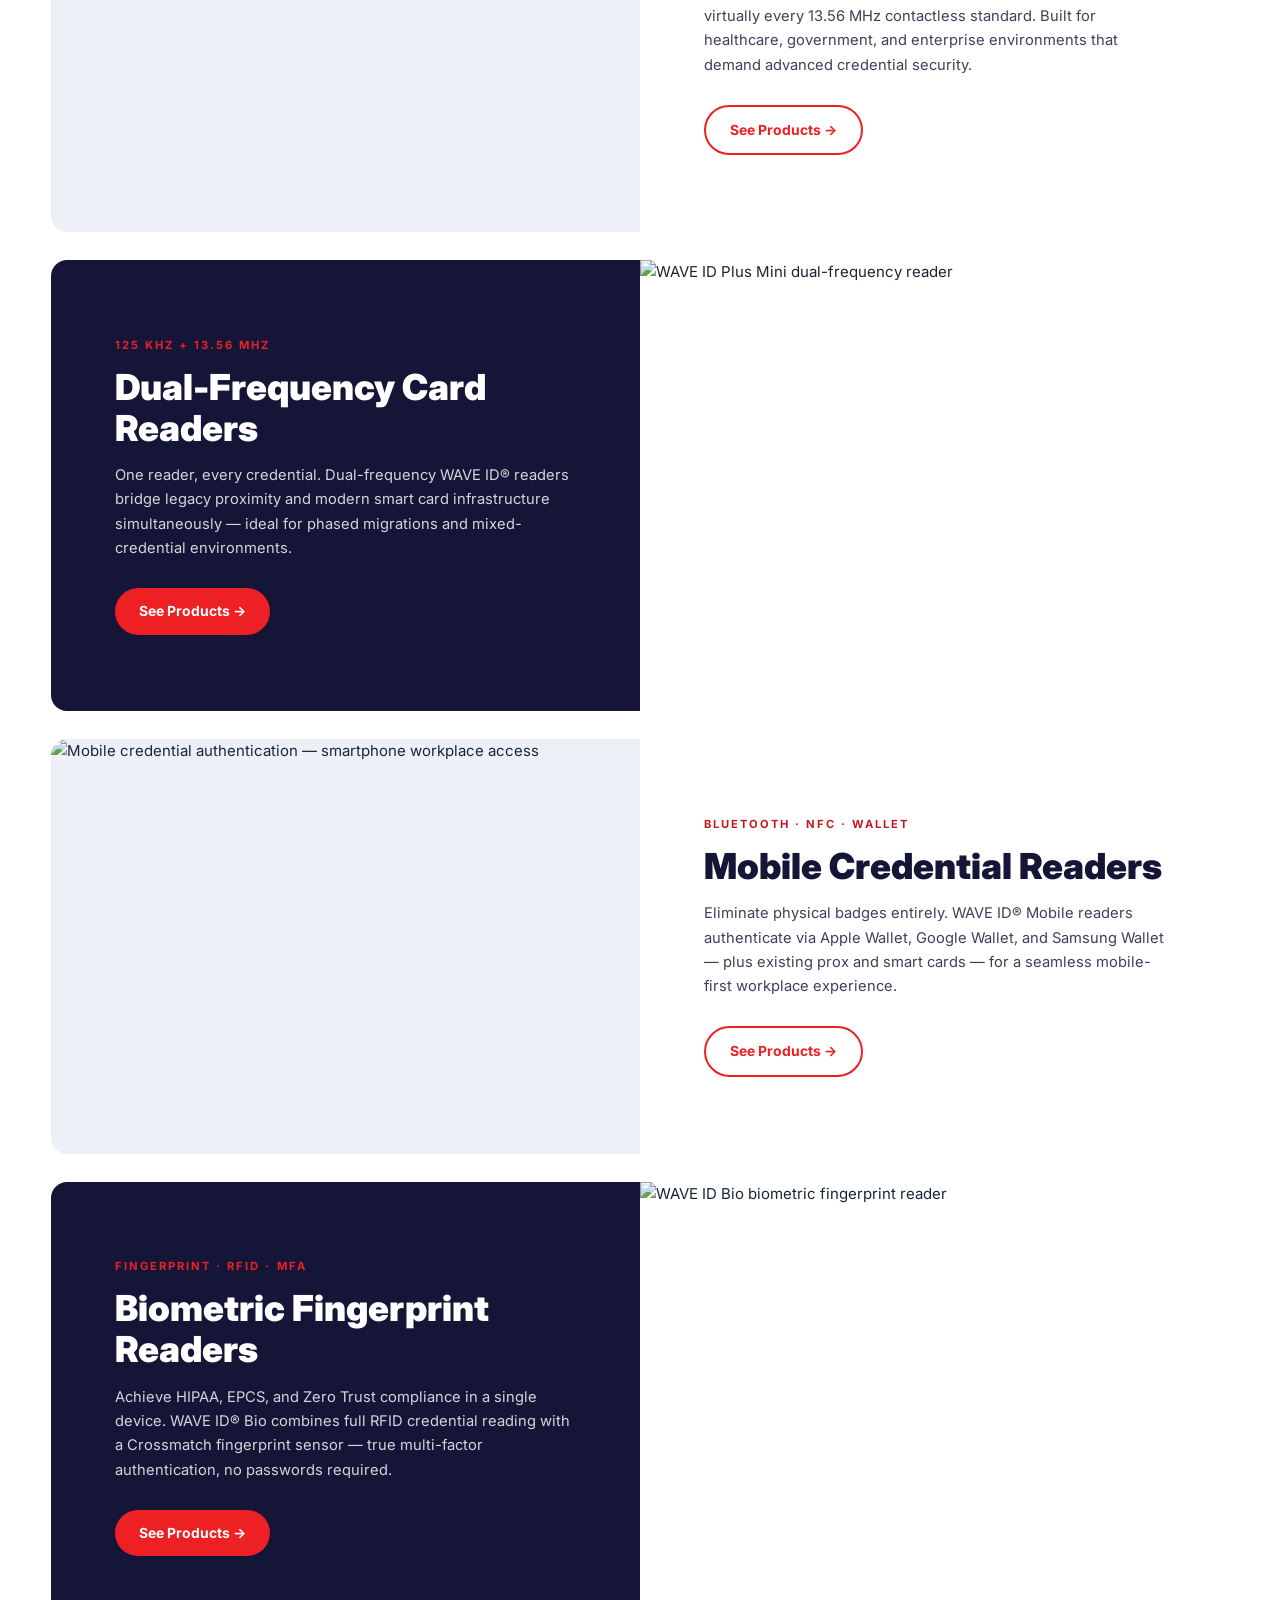
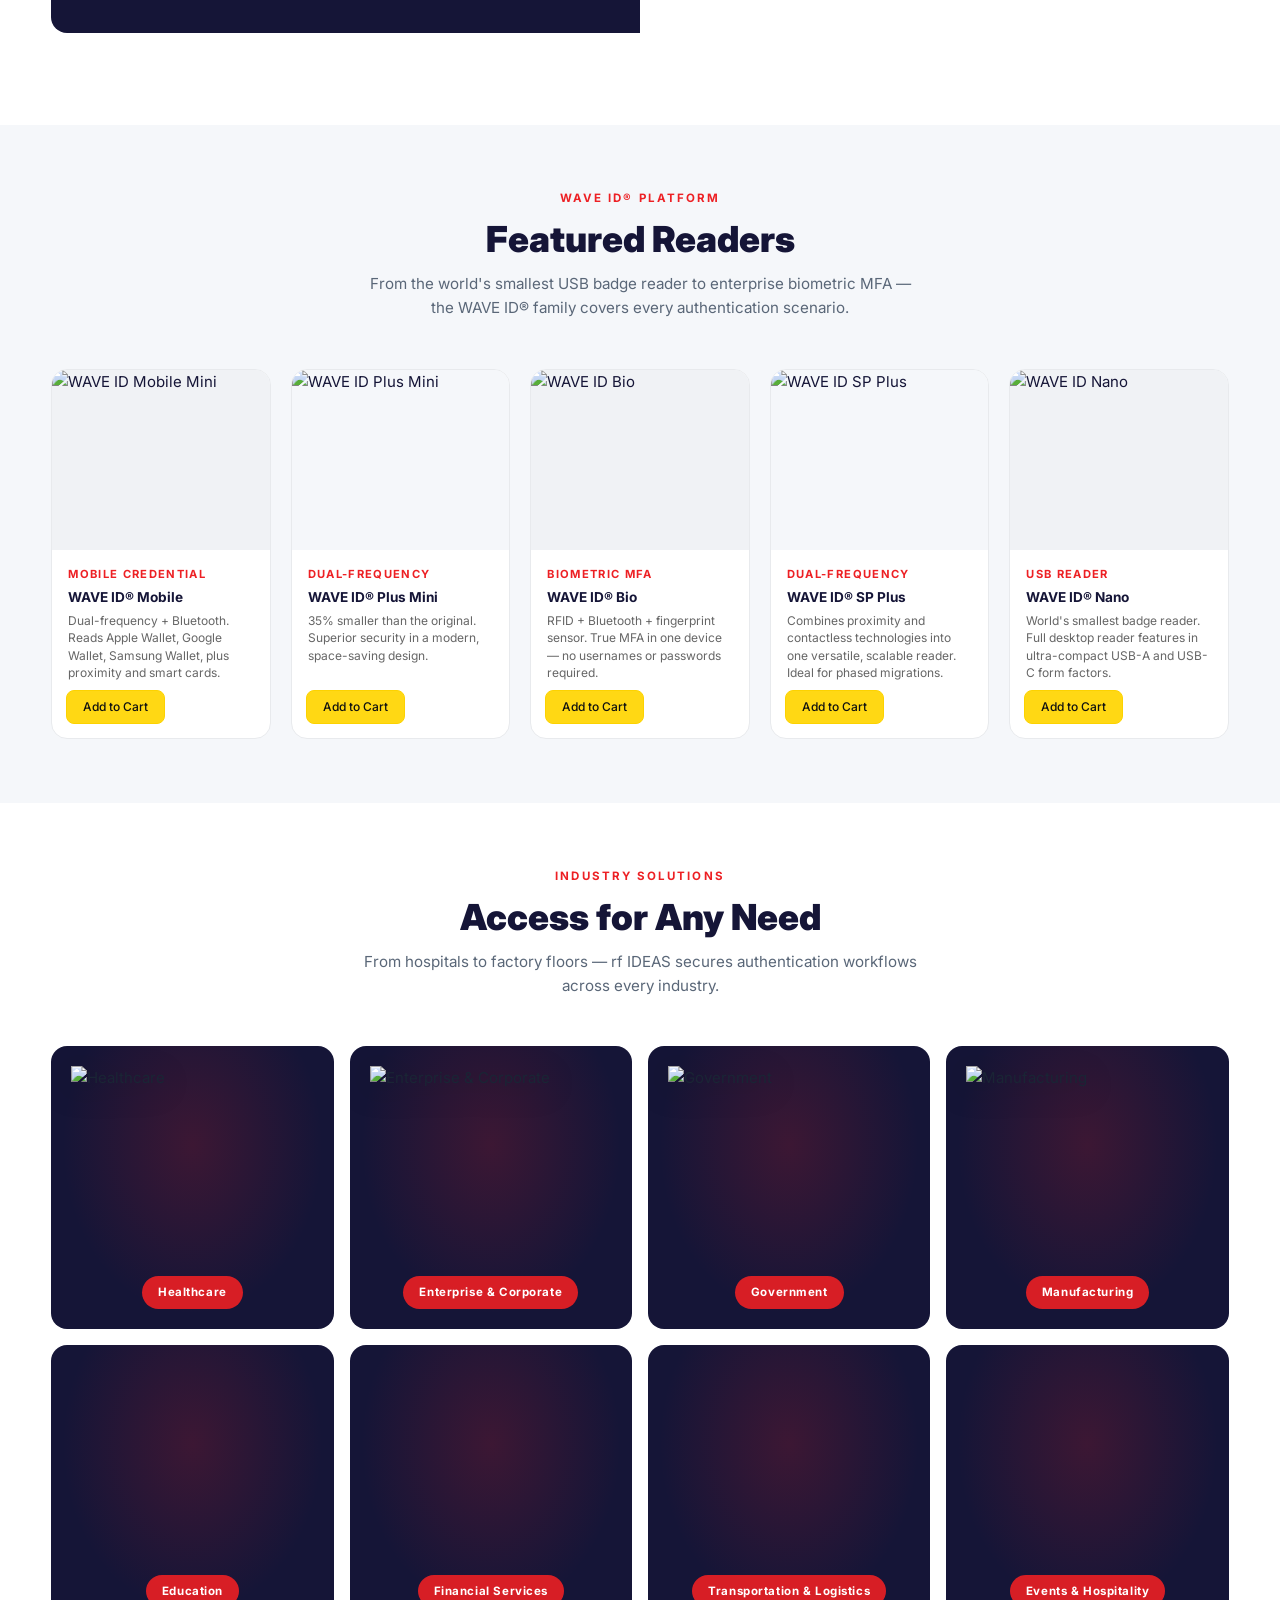
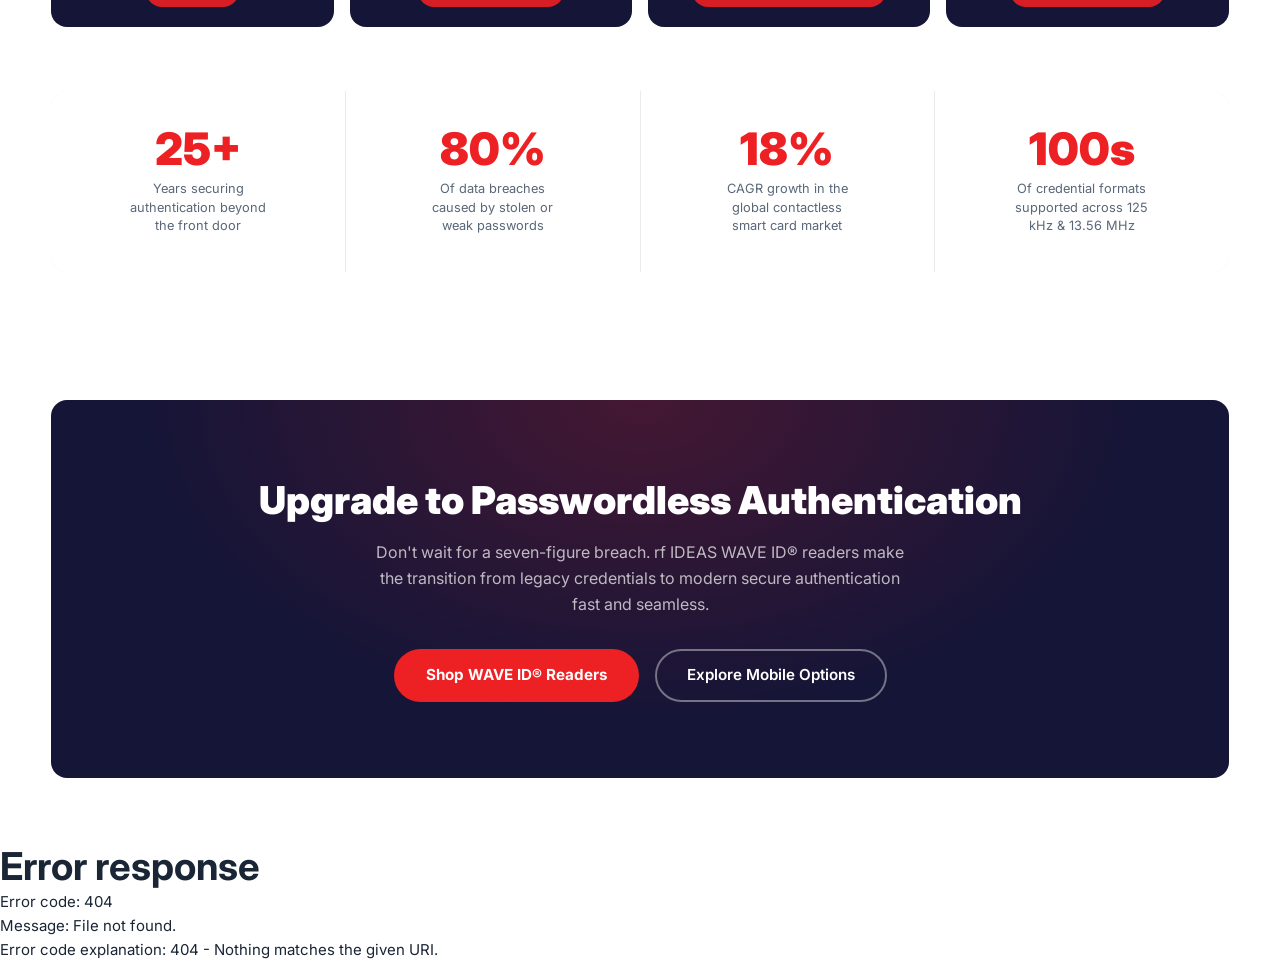
==== commit f6d6eaa6: "Add Healthcare, Enterprise, and Manufacturing industry tile images Slots in rfideas.com illustration" ====
--- a/index.html
+++ b/index.html
@@ -159,14 +159,22 @@
     .rfi-ind-tile:hover { transform:scale(1.02); }
     .rfi-ind-tile::before {
       content:''; position:absolute; inset:0;
-      background:radial-gradient(ellipse at 50% 30%, rgba(237,32,36,0.2) 0%, transparent 65%);
-    }
-    .rfi-ind-tile-icon { font-size:2.4rem; margin-bottom:12px; position:relative; z-index:1; }
+      background:radial-gradient(ellipse at 50% 35%, rgba(237,32,36,0.18) 0%, transparent 65%);
+    }
+    .rfi-ind-tile-img {
+      position:absolute; inset:0; width:100%; height:100%;
+      display:flex; align-items:center; justify-content:center;
+      padding:20px 20px 52px;
+    }
+    .rfi-ind-tile-img img {
+      width:100%; height:100%; object-fit:contain;
+      position:relative; z-index:1; filter:drop-shadow(0 4px 16px rgba(0,0,0,0.3));
+    }
     .rfi-ind-tile-label {
       background:rgba(237,32,36,0.9); color:#fff;
       font-size:0.72rem; font-weight:700; letter-spacing:0.05em;
       padding:7px 16px; border-radius:999px; margin-bottom:20px;
-      position:relative; z-index:1; text-align:center;
+      position:relative; z-index:2; text-align:center;
     }
 
     /* Stats */
@@ -434,35 +442,39 @@
   </div>
   <div class="rfi-industry-grid">
     <div class="rfi-ind-tile">
-      <div class="rfi-ind-tile-icon">🏥</div>
+      <div class="rfi-ind-tile-img">
+        <img src="https://www.rfideas.com/sites/default/files/styles/content_area/public/2023-06/hospital.png?itok=yzbzBNT_" alt="Healthcare">
+      </div>
       <div class="rfi-ind-tile-label">Healthcare</div>
     </div>
     <div class="rfi-ind-tile">
-      <div class="rfi-ind-tile-icon">🏢</div>
+      <div class="rfi-ind-tile-img">
+        <img src="https://www.rfideas.com/sites/default/files/styles/content_area/public/2024-01/Fortune%20500%20bg%20minified_0.png?itok=JeWYqW7q" alt="Enterprise & Corporate">
+      </div>
       <div class="rfi-ind-tile-label">Enterprise &amp; Corporate</div>
     </div>
     <div class="rfi-ind-tile">
-      <div class="rfi-ind-tile-icon">🏛️</div>
+      <div class="rfi-ind-tile-img">
+        <img src="https://www.rfideas.com/sites/default/files/styles/content_area/public/2020-01/government_iso.png?itok=VkaGN_Eh" alt="Government">
+      </div>
       <div class="rfi-ind-tile-label">Government</div>
     </div>
     <div class="rfi-ind-tile">
-      <div class="rfi-ind-tile-icon">🏭</div>
+      <div class="rfi-ind-tile-img">
+        <img src="https://www.rfideas.com/sites/default/files/styles/content_area/public/2024-01/Manufacturing%20render%20minified_0.png?itok=90Yr8Xf3" alt="Manufacturing">
+      </div>
       <div class="rfi-ind-tile-label">Manufacturing</div>
     </div>
     <div class="rfi-ind-tile">
-      <div class="rfi-ind-tile-icon">🎓</div>
       <div class="rfi-ind-tile-label">Education</div>
     </div>
     <div class="rfi-ind-tile">
-      <div class="rfi-ind-tile-icon">🏦</div>
       <div class="rfi-ind-tile-label">Financial Services</div>
     </div>
     <div class="rfi-ind-tile">
-      <div class="rfi-ind-tile-icon">🚛</div>
       <div class="rfi-ind-tile-label">Transportation &amp; Logistics</div>
     </div>
     <div class="rfi-ind-tile">
-      <div class="rfi-ind-tile-icon">🎪</div>
       <div class="rfi-ind-tile-label">Events &amp; Hospitality</div>
     </div>
   </div>
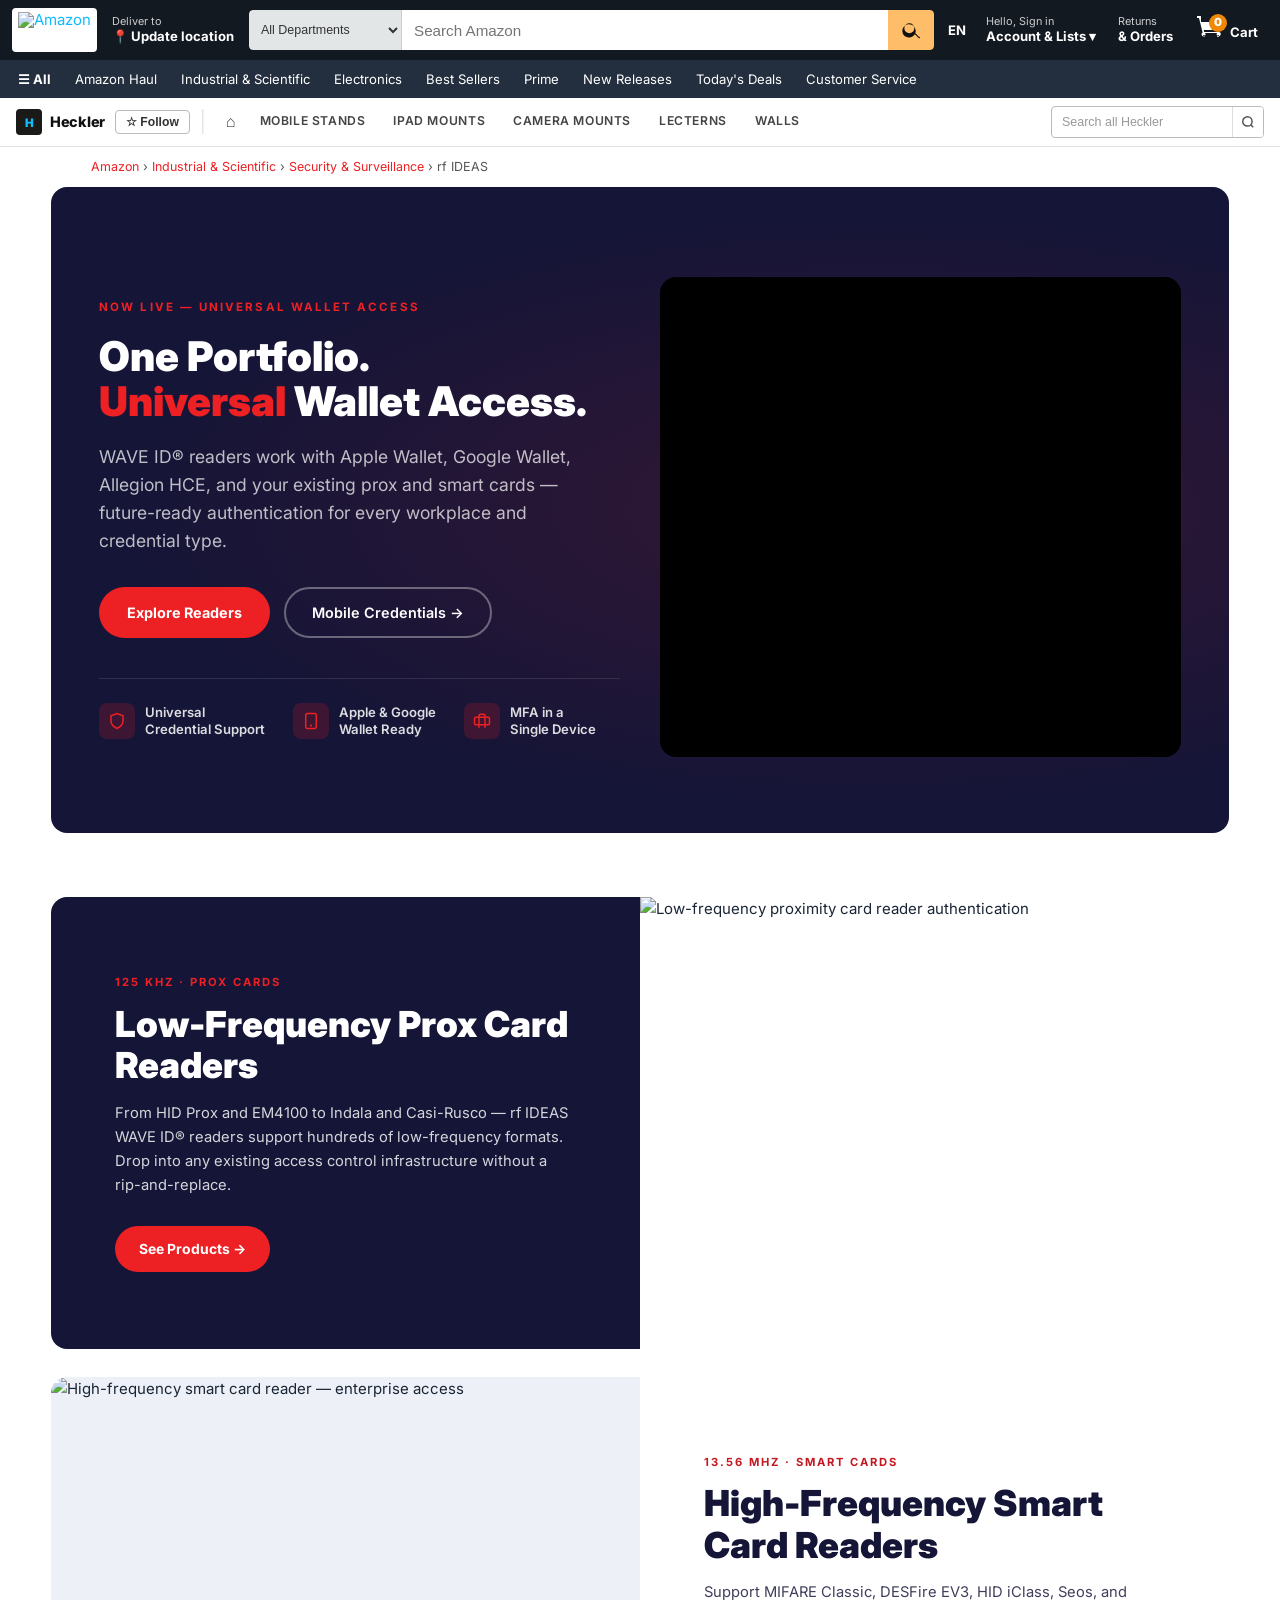
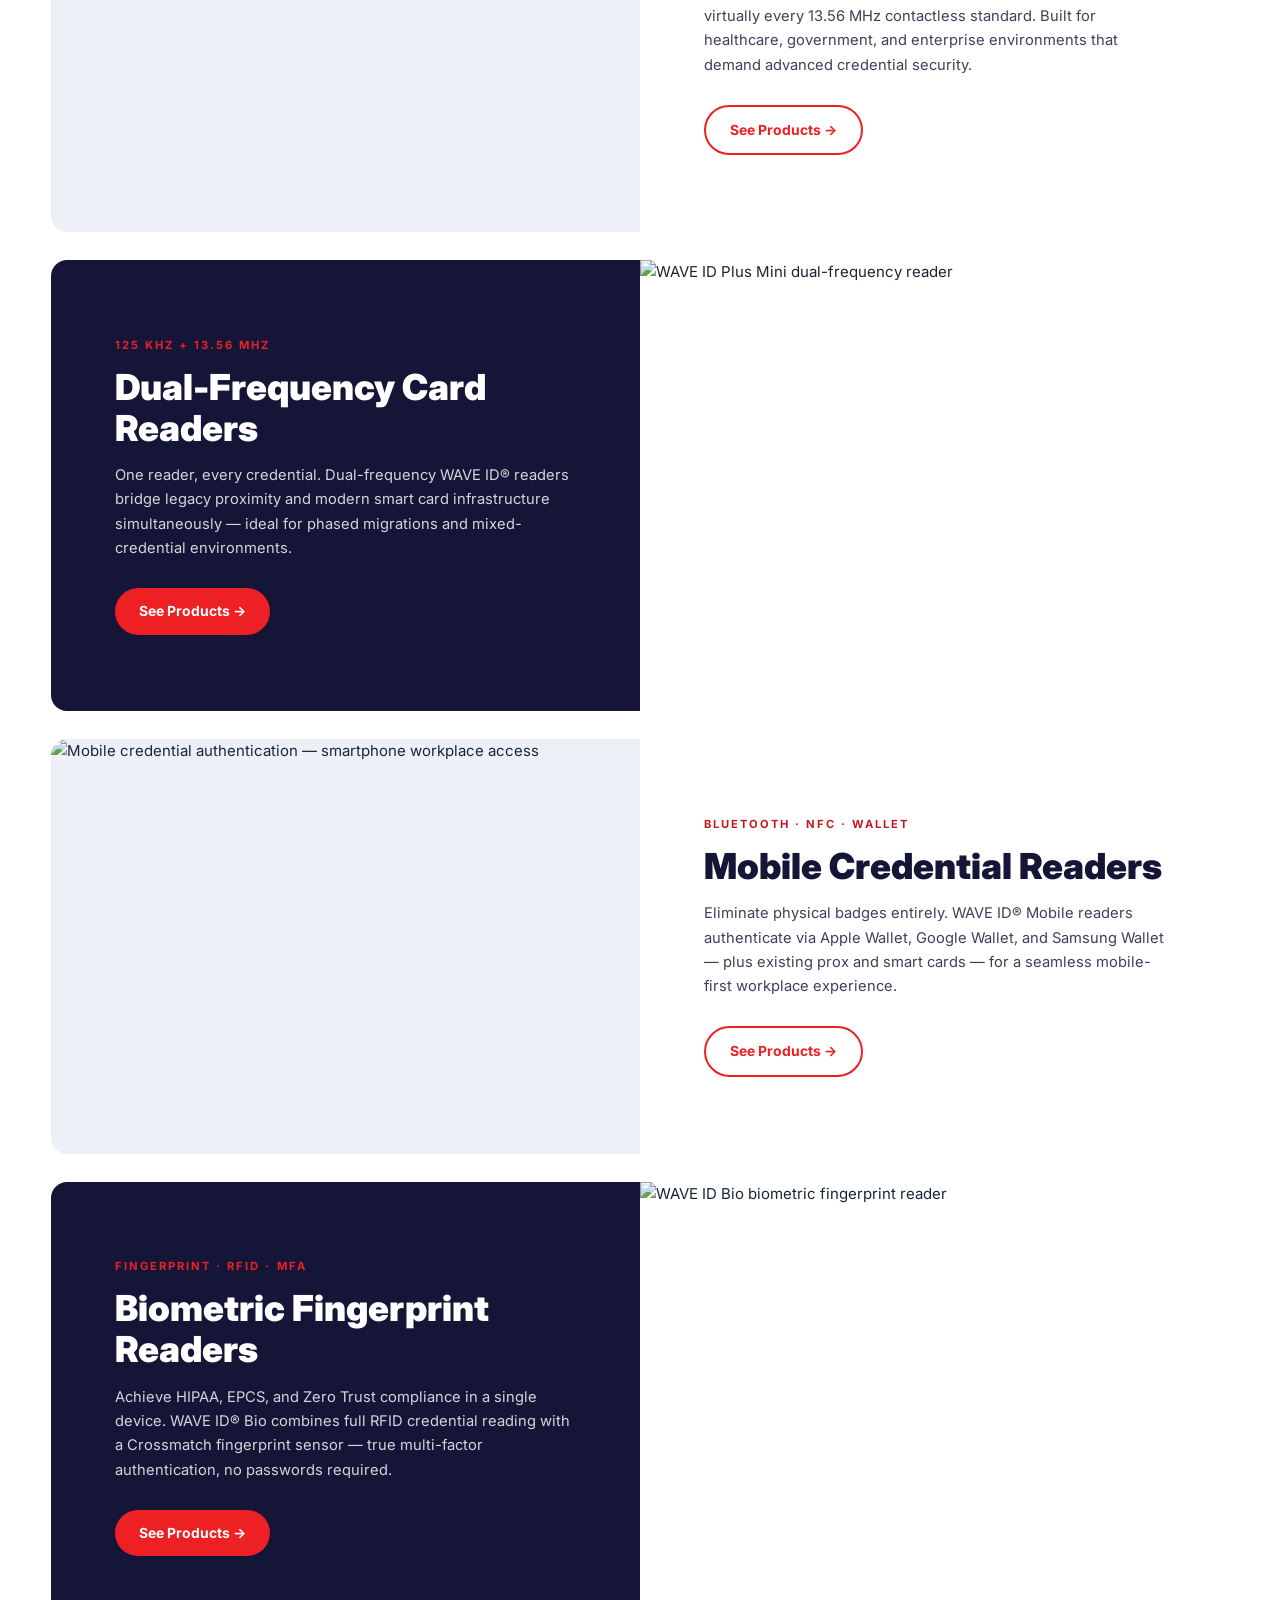
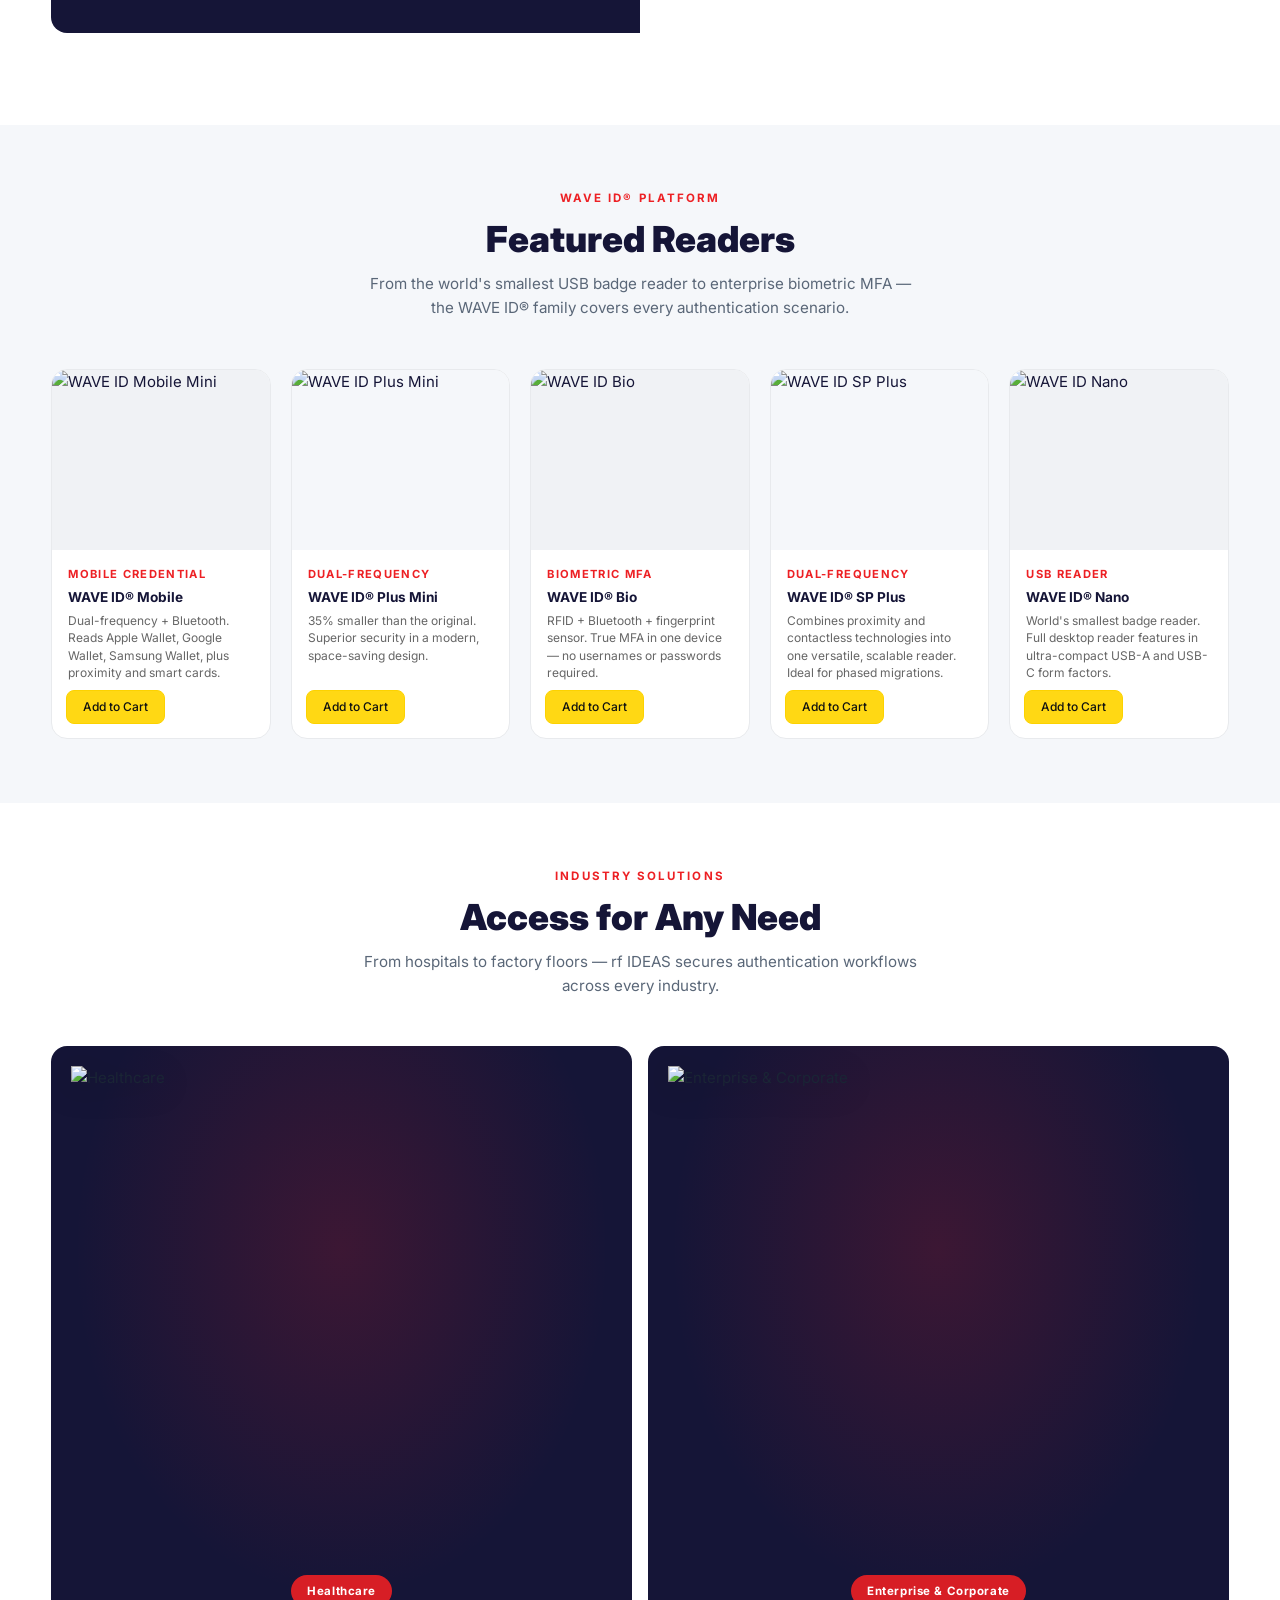
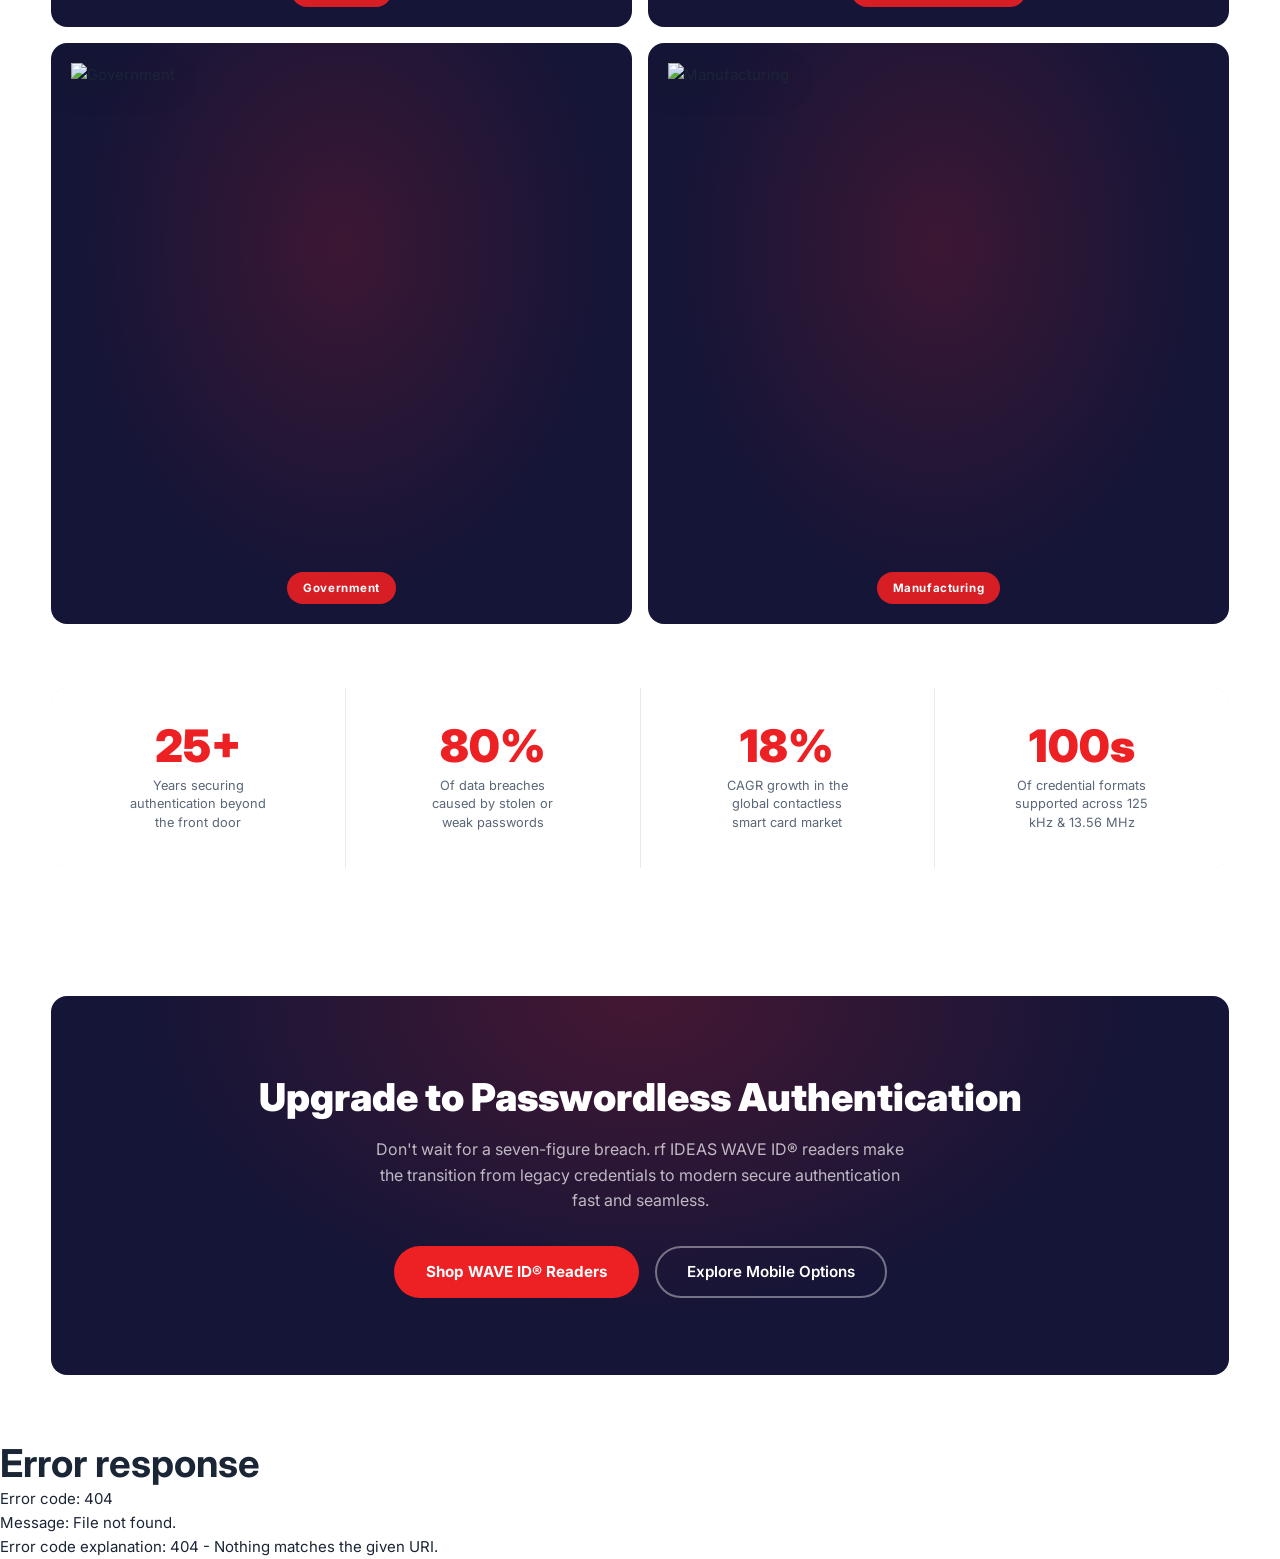
==== commit cb87fcca: "Trim industry grid to 4 core verticals in 2x2 layout Removes Education, Financial, Transportation, a" ====
--- a/index.html
+++ b/index.html
@@ -147,7 +147,7 @@
 
     /* Industry grid */
     .rfi-industry-grid {
-      display:grid; grid-template-columns:repeat(4,1fr);
+      display:grid; grid-template-columns:repeat(2,1fr);
       gap:16px; max-width:1200px; margin:0 auto;
     }
     .rfi-ind-tile {
@@ -236,7 +236,7 @@
       .cat-tile-block--flip .ct-visual { order:2; }
       .ct-visual { min-height:220px; }
       .hk-product-grid--5 { grid-template-columns:repeat(2,1fr); }
-      .rfi-industry-grid { grid-template-columns:repeat(2,1fr); }
+      .rfi-industry-grid { grid-template-columns:1fr; }
       .rfi-stats { grid-template-columns:repeat(2,1fr); }
     }
   </style>
@@ -465,18 +465,6 @@
       </div>
       <div class="rfi-ind-tile-label">Manufacturing</div>
     </div>
-    <div class="rfi-ind-tile">
-      <div class="rfi-ind-tile-label">Education</div>
-    </div>
-    <div class="rfi-ind-tile">
-      <div class="rfi-ind-tile-label">Financial Services</div>
-    </div>
-    <div class="rfi-ind-tile">
-      <div class="rfi-ind-tile-label">Transportation &amp; Logistics</div>
-    </div>
-    <div class="rfi-ind-tile">
-      <div class="rfi-ind-tile-label">Events &amp; Hospitality</div>
-    </div>
   </div>
 </div>
 
